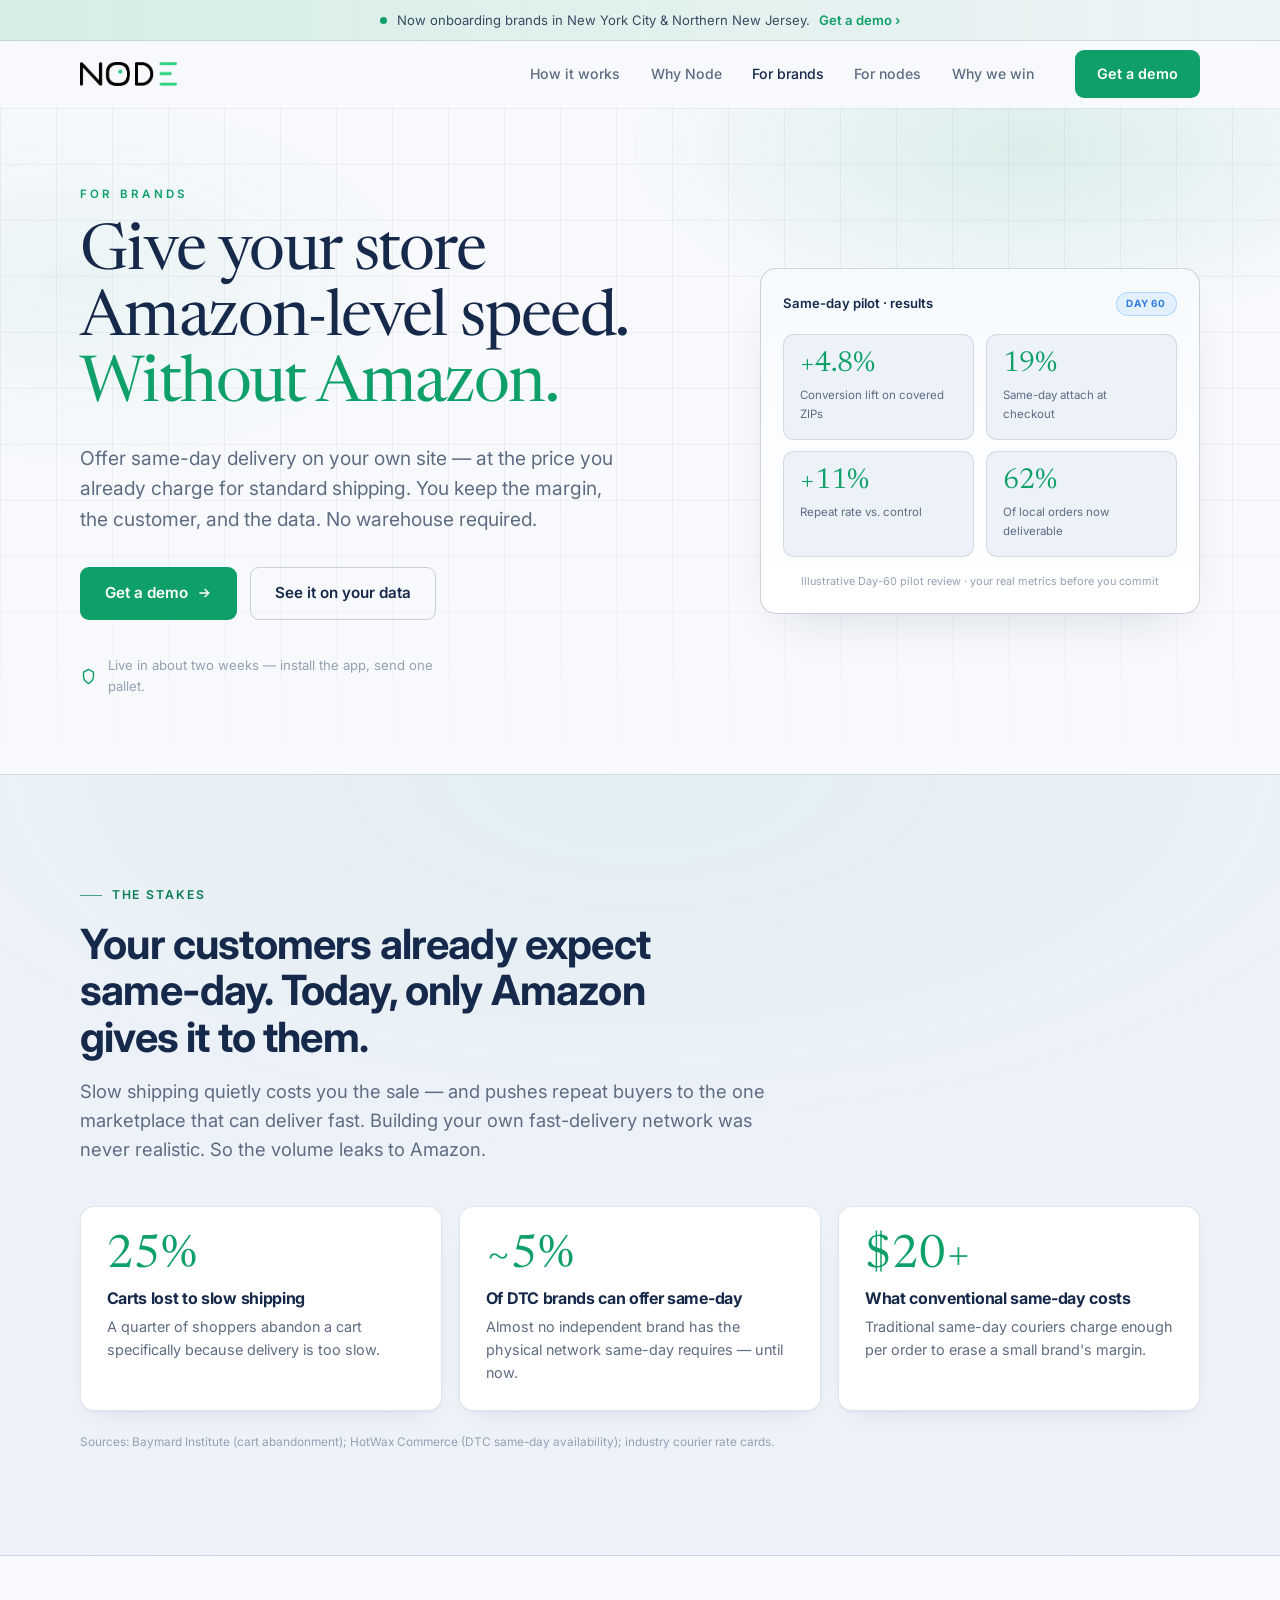
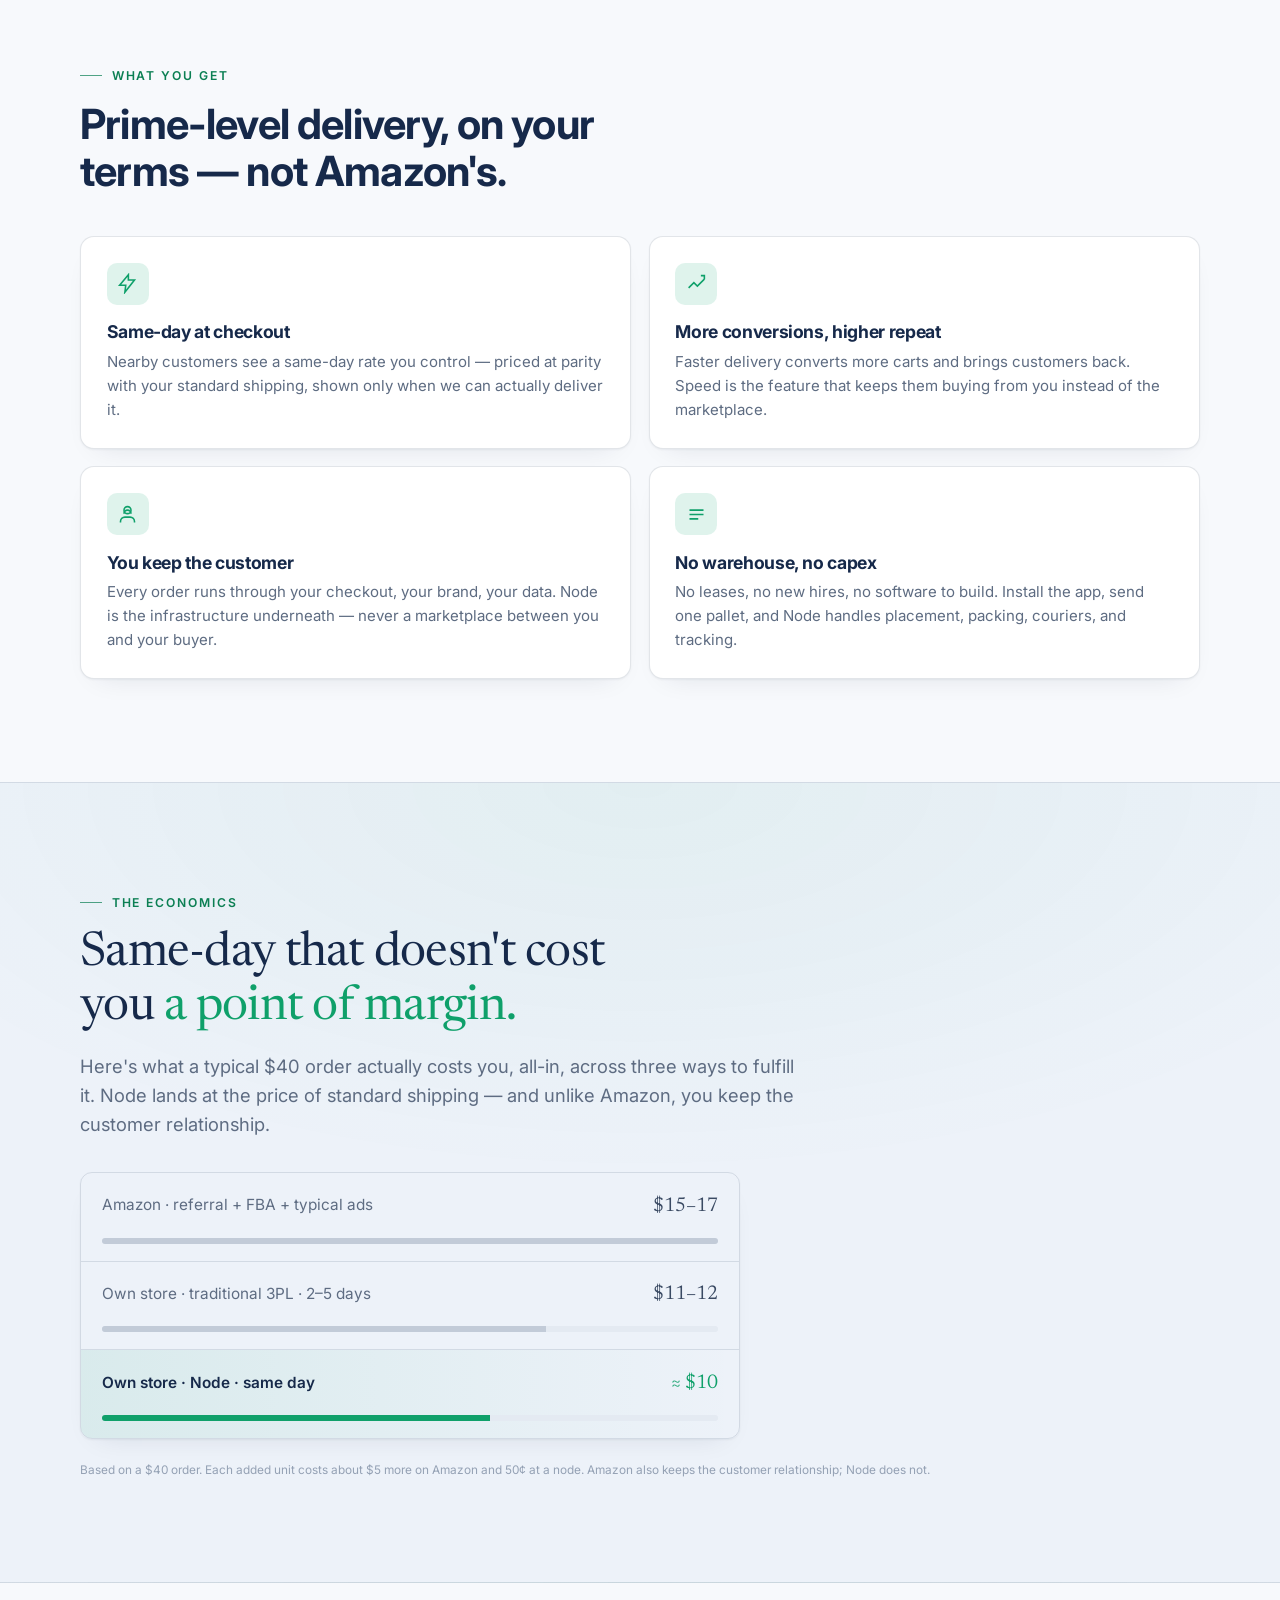
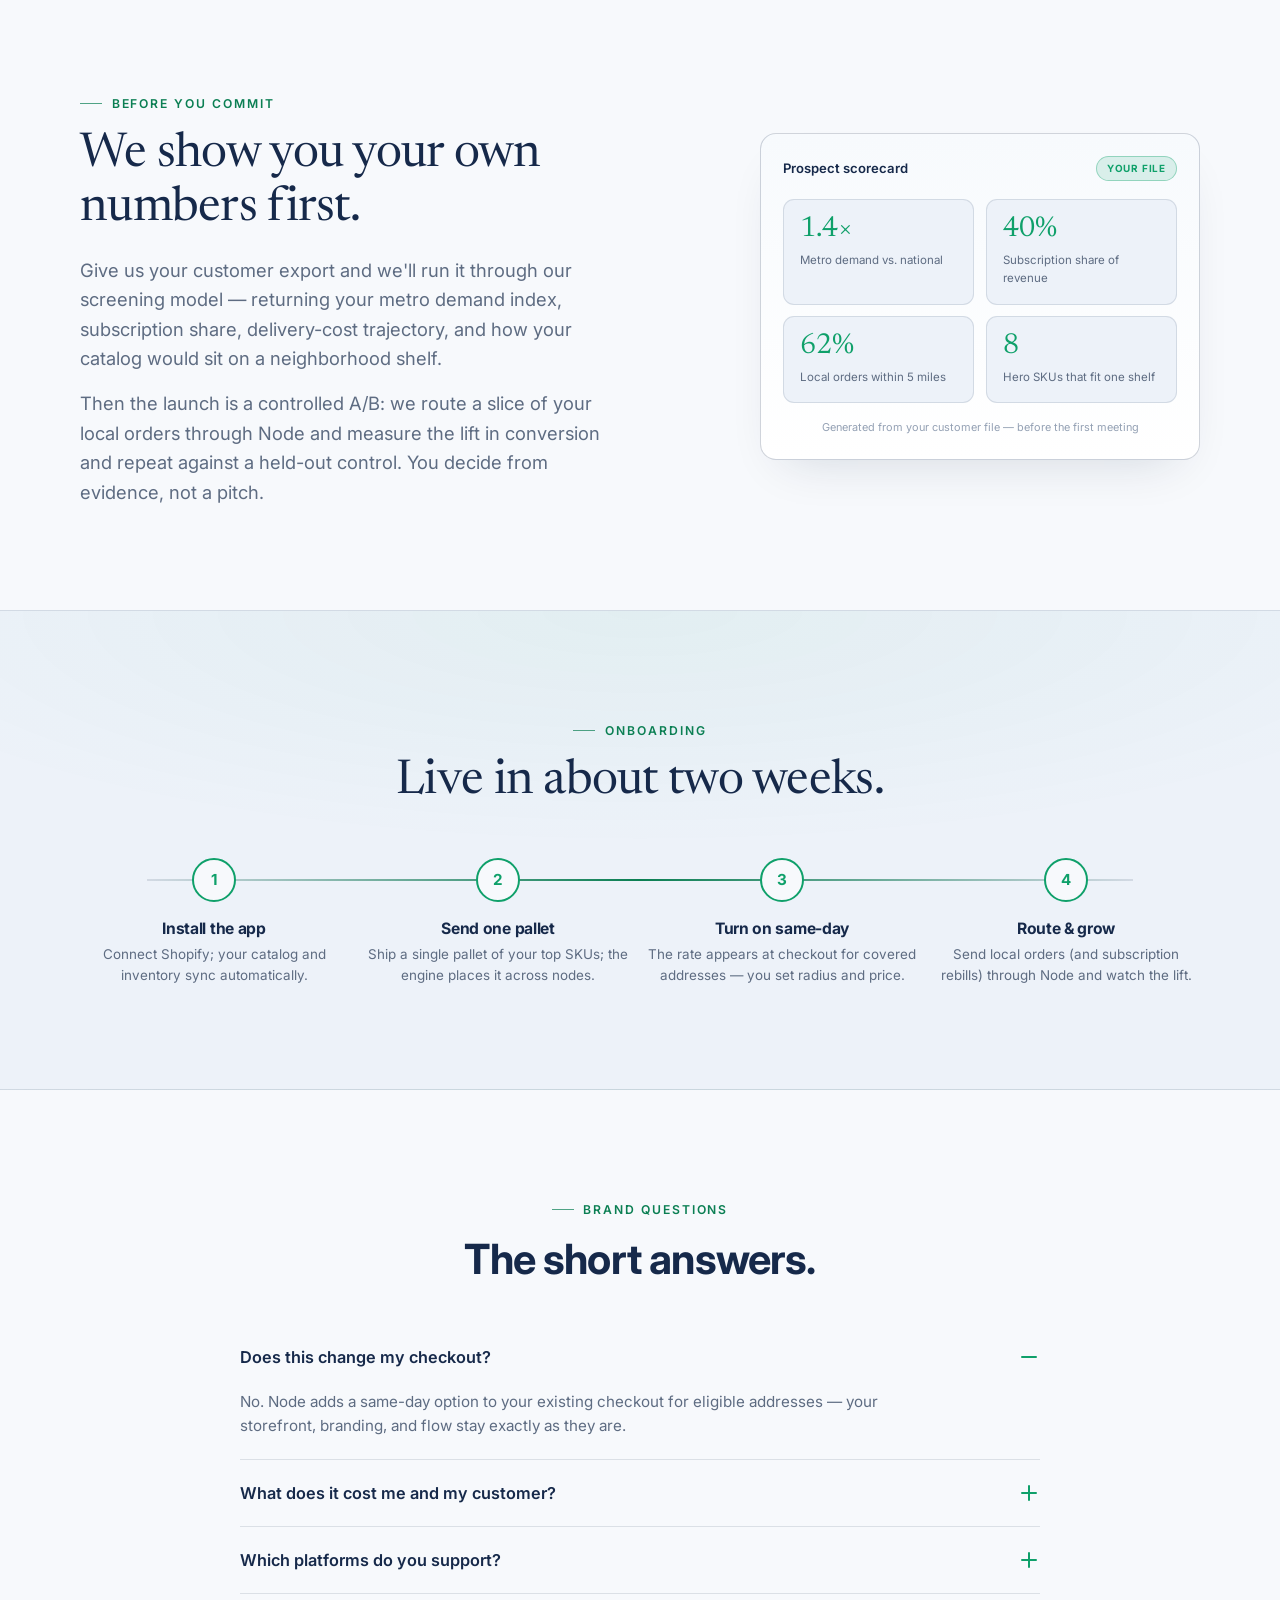
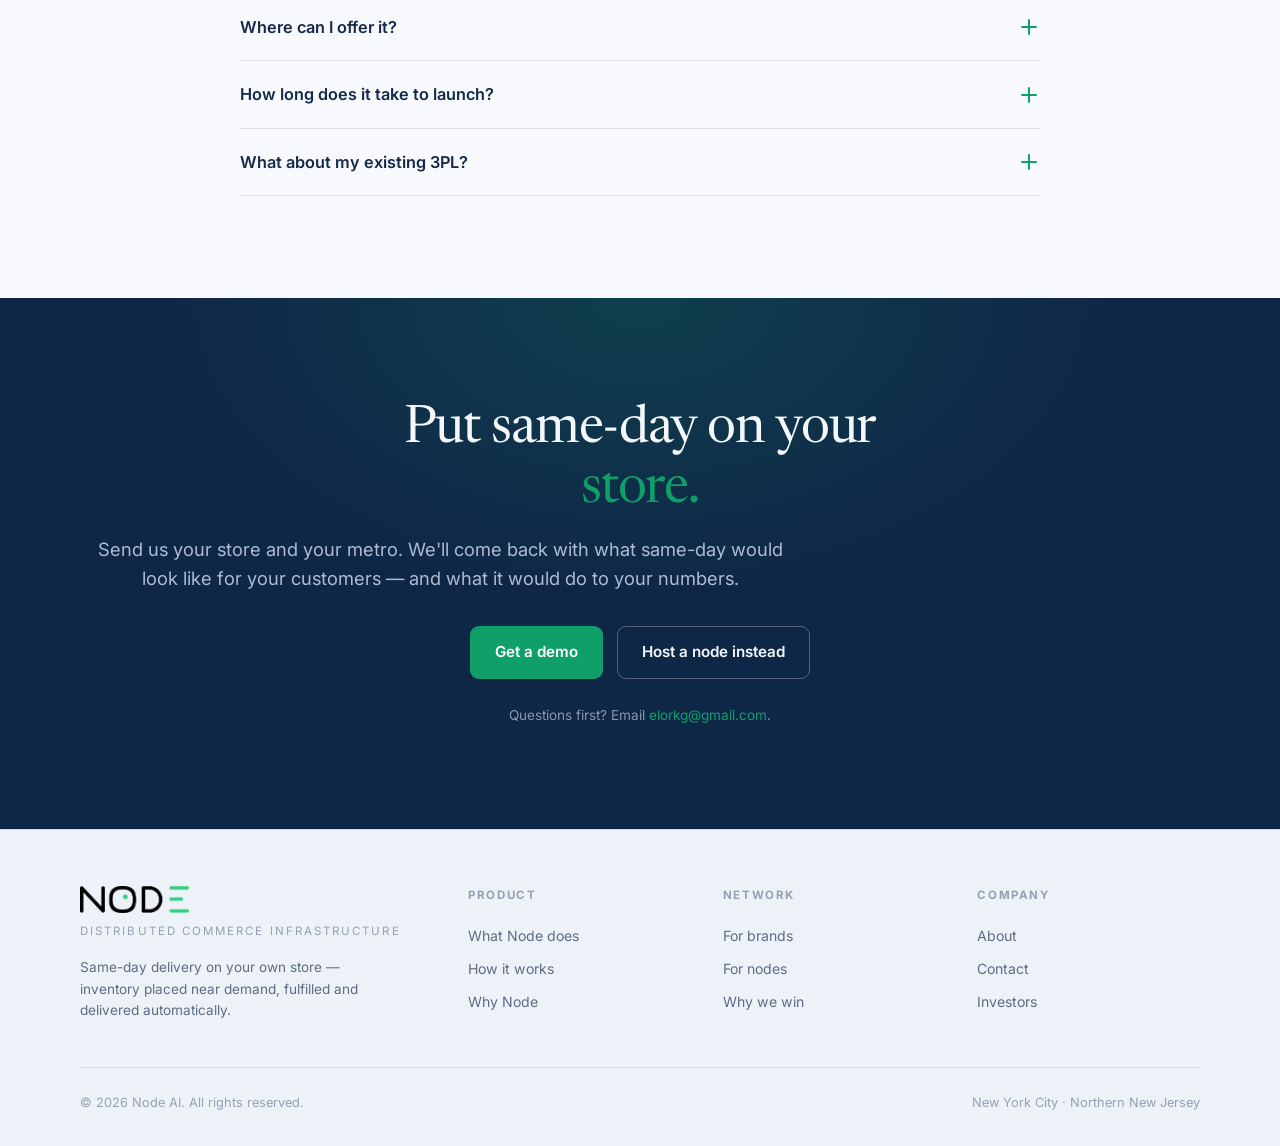
==== brands.html @ 6ec7ea5a "Logo: the NODE wordmark, from the transparent source Replaces the NODE AI wordmark with the supplied" ====
<!DOCTYPE html>
<html lang="en">
<head>
<meta charset="UTF-8" />
<meta name="viewport" content="width=device-width, initial-scale=1.0" />
<title>Node AI for Brands — Amazon-level speed on your own store</title>
<meta name="description" content="Give your store same-day delivery at the price of standard shipping. Higher conversion, no warehouse, and you keep the customer. See it on your own numbers first." />
<meta name="theme-color" content="#F7F9FC" />
<link rel="canonical" href="https://www.joinnode.ai/brands.html" />
<link rel="icon" href="/favicon.ico" sizes="32x32" />
<link rel="icon" href="/favicon.svg" type="image/svg+xml" />
<link rel="apple-touch-icon" href="/apple-touch-icon.png" sizes="180x180" />
<meta property="og:type" content="website" />
<meta property="og:url" content="https://www.joinnode.ai/brands.html" />
<meta property="og:title" content="Node AI for Brands — Amazon-level speed on your own store" />
<meta property="og:description" content="Give your store same-day delivery at the price of standard shipping. Higher conversion, no warehouse, and you keep the customer." />
<meta property="og:image" content="https://www.joinnode.ai/logo.png" />
<meta name="twitter:card" content="summary_large_image" />
<link rel="preconnect" href="https://fonts.googleapis.com" />
<link rel="preconnect" href="https://fonts.gstatic.com" crossorigin />
<link href="https://fonts.googleapis.com/css2?family=Newsreader:ital,opsz,wght@0,6..72,400;0,6..72,500;1,6..72,400&family=Inter:wght@400;500;600;700;800&display=swap" rel="stylesheet" />
<style>
  :root{
    --bg:#F7F9FC; --bg-2:#EDF2F9; --bg-3:#FFFFFF;
    --panel:#FFFFFF; --panel-2:#F7FAFD; --panel-3:#EDF2F9;
    --line:rgba(20,40,74,.12); --line-2:rgba(20,40,74,.20);
    --ink:#16294A; --ink-2:#3A4A63; --muted:#5E6C82; --faint:#94A1B4;
    --accent:#0FA06A; --accent-2:#18B87A; --accent-deep:#0B7F53;
    --accent-soft:rgba(15,160,106,.13);
    --green:#0FA06A; --sky:#4AA8FF; --sky-ink:#2C7BE0; --navy:#0F2747; --radius:14px;
    --serif:'Newsreader',Georgia,serif;
    --sans:'Inter',-apple-system,BlinkMacSystemFont,'Segoe UI',system-ui,sans-serif;
    --maxw:1200px; --pad:clamp(1.15rem,4vw,2.5rem);
  }
  *{box-sizing:border-box;margin:0;padding:0}
  html{scroll-behavior:smooth;-webkit-text-size-adjust:100%}
  body{font-family:var(--sans);background:var(--bg);color:var(--ink-2);line-height:1.6;-webkit-font-smoothing:antialiased;text-rendering:optimizeLegibility;overflow-x:hidden}
  ::selection{background:rgba(15,160,106,.18);color:#083b28}
  a{color:inherit;text-decoration:none}
  .wrap{max-width:var(--maxw);margin:0 auto;padding-inline:var(--pad)}
  section{position:relative;padding-block:clamp(4rem,8vw,7rem)}
  .tint{background:radial-gradient(120% 90% at 50% 0%,rgba(15,160,106,.05),transparent 55%),var(--bg-2);border-block:1px solid var(--line)}
  h1,h2,h3,h4{color:var(--ink);letter-spacing:-.02em;line-height:1.12}
  .serif{font-family:var(--serif);font-weight:400;letter-spacing:-.015em}
  .kicker{font-family:var(--sans);font-weight:600;font-size:.76rem;letter-spacing:.16em;text-transform:uppercase;color:var(--accent);display:inline-flex;align-items:center;gap:.6rem}
  .kicker.grey{color:var(--faint)}
  .kicker::before{content:"";width:22px;height:1px;background:currentColor;opacity:.7}
  .sec-h{font-family:var(--sans);font-weight:700;font-size:clamp(1.7rem,3.4vw,2.6rem)}
  .sec-h.serif{font-family:var(--serif);font-weight:400;font-size:clamp(1.9rem,4vw,3rem)}
  .lede{font-size:clamp(1rem,1.5vw,1.15rem);color:var(--muted);max-width:60ch}
  .hl{color:var(--accent)}
  .center{text-align:center}.center .lede{margin-inline:auto}
  .src{font-size:.74rem;color:var(--faint);margin-top:1.4rem}

  .btn{font-weight:600;font-size:.9rem;padding:.72rem 1.3rem;border-radius:9px;cursor:pointer;border:1px solid transparent;display:inline-flex;align-items:center;gap:.5rem;transition:.18s;white-space:nowrap}
  .btn svg{width:16px;height:16px}
  .btn-primary{background:var(--accent);color:#fff}
  .btn-primary:hover{background:var(--accent-2);transform:translateY(-1px)}
  .btn-ghost{border-color:var(--line-2);color:var(--ink)}
  .btn-ghost:hover{border-color:var(--accent);color:var(--accent)}
  .btn-lg{padding:.85rem 1.5rem;font-size:.95rem}

  .announce{background:linear-gradient(90deg,rgba(15,160,106,.14),rgba(15,160,106,.05));border-bottom:1px solid var(--line);font-size:.82rem;color:var(--ink-2)}
  .announce .wrap{display:flex;align-items:center;justify-content:center;gap:.6rem;height:40px;text-align:center}
  .announce .dot{width:7px;height:7px;border-radius:50%;background:var(--accent);animation:pulse 2.4s infinite}
  .announce a{color:var(--accent);font-weight:600}
  @keyframes pulse{0%{box-shadow:0 0 0 0 rgba(15,160,106,.5)}70%{box-shadow:0 0 0 7px rgba(15,160,106,0)}100%{box-shadow:0 0 0 0 rgba(15,160,106,0)}}

  header.nav{position:sticky;top:0;z-index:60;background:rgba(247,249,252,.82);backdrop-filter:blur(14px);border-bottom:1px solid transparent;transition:.25s}
  header.nav.scrolled{border-bottom-color:var(--line);background:rgba(247,249,252,.92)}
  .nav-in{display:flex;align-items:center;justify-content:space-between;height:66px;gap:1rem}
  .brand{display:flex;align-items:center;gap:.65rem}
  .brand .mark{width:26px;height:26px;flex:none}
  .brand .word{font-weight:700;letter-spacing:.26em;font-size:.9rem;color:var(--ink);padding-left:.1em}
  .navlinks{display:flex;align-items:center;gap:1.9rem;margin-left:auto;margin-right:1.6rem}
  .navlinks a{font-size:.88rem;color:var(--muted);font-weight:500;transition:.18s}
  .navlinks a:hover,.navlinks a.active{color:var(--ink)}
  .navtoggle{display:none;background:none;border:0;color:var(--ink);cursor:pointer;padding:.4rem}
  .navtoggle svg{width:24px;height:24px}
  .mobile-menu{display:none;flex-direction:column;padding:.4rem var(--pad) 1.4rem;border-bottom:1px solid var(--line);background:var(--bg)}
  .mobile-menu a{padding:.85rem 0;color:var(--ink-2);border-bottom:1px solid var(--line)}
  .mobile-menu .btn{margin-top:1rem;justify-content:center}

  .hero{padding-top:clamp(3rem,6vw,5rem);padding-bottom:clamp(3.5rem,6vw,5.5rem);overflow:hidden;position:relative}
  .hero::before{content:"";position:absolute;inset:0;z-index:0;pointer-events:none;
    background:radial-gradient(50% 45% at 80% 6%,rgba(15,160,106,.12),transparent 62%),
      radial-gradient(38% 40% at 6% 26%,rgba(15,160,106,.05),transparent 70%),
      linear-gradient(rgba(20,40,74,.05) 1px,transparent 1px),
      linear-gradient(90deg,rgba(20,40,74,.05) 1px,transparent 1px);
    background-size:auto,auto,56px 56px,56px 56px;
    -webkit-mask-image:linear-gradient(180deg,#000 60%,transparent);mask-image:linear-gradient(180deg,#000 60%,transparent)}
  .hero-grid{position:relative;z-index:1;display:grid;grid-template-columns:1.05fr .95fr;gap:clamp(2rem,5vw,4rem);align-items:center}
  .hero-tag{font-size:.72rem;font-weight:600;letter-spacing:.28em;text-transform:uppercase;color:var(--accent)}
  h1.h1{font-family:var(--serif);font-weight:400;font-size:clamp(2.5rem,5.2vw,4rem);line-height:1.03;letter-spacing:-.025em;margin-top:1.2rem}
  .hero p.sub{font-size:clamp(1.02rem,1.5vw,1.2rem);color:var(--muted);max-width:52ch;margin-top:1.4rem}
  .hero-cta{display:flex;flex-wrap:wrap;gap:.8rem;margin-top:2rem}
  .hero-trust{margin-top:2.2rem;display:flex;align-items:center;gap:.7rem;font-size:.82rem;color:var(--faint);max-width:46ch}
  .hero-trust svg{width:17px;height:17px;color:var(--accent);flex:none}

  /* brand hero: pilot dashboard */
  .dash{border:1px solid var(--line-2);border-radius:16px;background:linear-gradient(180deg,var(--panel-2),var(--panel));box-shadow:0 22px 48px -24px rgba(15,31,60,.16);padding:1.4rem;width:min(440px,100%);margin-left:auto}
  .dash .dh{display:flex;justify-content:space-between;align-items:center;margin-bottom:1.1rem}
  .dash .dh .t{font-size:.82rem;font-weight:600;color:var(--ink)}
  .dash .dh .pill{font-size:.62rem;font-weight:700;letter-spacing:.08em;text-transform:uppercase;color:var(--green);background:rgba(95,185,140,.12);border:1px solid rgba(95,185,140,.3);border-radius:100px;padding:.22rem .6rem}
  .dmetrics{display:grid;grid-template-columns:1fr 1fr;gap:.7rem}
  .dmet{background:var(--bg-2);border:1px solid var(--line);border-radius:11px;padding:1rem}
  .dmet .v{font-family:var(--serif);font-size:1.8rem;color:var(--accent);line-height:1}
  .dmet .l{font-size:.72rem;color:var(--muted);margin-top:.4rem}
  .dash .dcap{font-size:.68rem;color:var(--faint);margin-top:1rem;text-align:center}

  .feat-grid{display:grid;grid-template-columns:repeat(2,1fr);gap:1.1rem;margin-top:2.6rem}
  .feat{background:var(--panel);border:1px solid var(--line);border-radius:var(--radius);padding:1.6rem;transition:.2s}
  .feat:hover{border-color:var(--line-2);transform:translateY(-2px)}
  .feat .ic{width:42px;height:42px;border-radius:10px;background:var(--accent-soft);color:var(--accent);display:grid;place-items:center;margin-bottom:1.1rem}
  .feat .ic svg{width:21px;height:21px}
  .feat h3{font-size:1.1rem;font-weight:700;margin-bottom:.5rem}
  .feat p{font-size:.94rem;color:var(--muted)}

  .steps{display:grid;grid-template-columns:repeat(5,1fr);gap:1rem;margin-top:3rem;position:relative}
  .steps.s4{grid-template-columns:repeat(4,1fr)}
  .steps::before{content:"";position:absolute;top:21px;left:6%;right:6%;height:2px;background:linear-gradient(90deg,var(--line),var(--accent-deep),var(--line))}
  .step{position:relative;text-align:center}
  .step .n{width:44px;height:44px;border-radius:50%;background:var(--bg);border:2px solid var(--accent);color:var(--accent);font-weight:700;display:grid;place-items:center;margin:0 auto 1.1rem;position:relative;z-index:1;font-size:.95rem}
  .step h4{font-size:.98rem;font-weight:700;margin-bottom:.4rem}
  .step p{font-size:.84rem;color:var(--muted)}

  .split{display:grid;grid-template-columns:1fr 1fr;gap:clamp(2rem,5vw,4rem);align-items:center}
  .pcard{background:var(--panel);border:1px solid var(--line);border-radius:var(--radius);padding:1.6rem}
  .proof-grid{display:grid;grid-template-columns:repeat(3,1fr);gap:1.1rem;margin-top:2.6rem}
  .pcard .stat{font-family:var(--serif);font-size:clamp(2rem,3.6vw,2.9rem);color:var(--accent);line-height:1;margin-bottom:.7rem}
  .pcard h4{font-size:1rem;font-weight:700;margin-bottom:.45rem}
  .pcard p{font-size:.9rem;color:var(--muted)}

  /* economics compare */
  .compare{border:1px solid var(--line);border-radius:12px;overflow:hidden;margin-top:2rem;max-width:660px}
  .crow{display:grid;grid-template-columns:1fr auto;gap:1rem;align-items:center;padding:1.05rem 1.3rem;border-bottom:1px solid var(--line)}
  .crow:last-child{border-bottom:0}
  .crow .cl{color:var(--muted);font-size:.96rem}
  .crow .cv{font-family:var(--serif);font-size:1.25rem;color:var(--ink-2)}
  .crow .cbar{grid-column:1/-1;height:6px;border-radius:4px;background:#E4EAF2;overflow:hidden}
  .crow .cbar span{display:block;height:100%;background:#C2CBD8}
  .crow.win{background:linear-gradient(90deg,rgba(15,160,106,.09),transparent)}
  .crow.win .cl{color:var(--ink);font-weight:600}.crow.win .cv{color:var(--accent)}.crow.win .cbar span{background:var(--accent)}

  .faq{max-width:800px;margin:2.6rem auto 0}
  details{border-bottom:1px solid var(--line)}
  details summary{list-style:none;cursor:pointer;padding:1.25rem 0;display:flex;justify-content:space-between;align-items:center;gap:1rem;font-weight:600;font-size:1.02rem;color:var(--ink)}
  details summary::-webkit-details-marker{display:none}
  details summary .ico{width:22px;height:22px;flex:none;position:relative;transition:.25s}
  details summary .ico::before,details summary .ico::after{content:"";position:absolute;background:var(--accent);border-radius:2px}
  details summary .ico::before{top:10px;left:3px;right:3px;height:2px}
  details summary .ico::after{left:10px;top:3px;bottom:3px;width:2px;transition:.25s}
  details[open] summary .ico::after{transform:rotate(90deg);opacity:0}
  details .a{padding:0 0 1.3rem;color:var(--muted);font-size:.95rem;max-width:68ch}

  .cta{position:relative;text-align:center;overflow:hidden}
  .cta::before{content:"";position:absolute;inset:0;background:radial-gradient(60% 90% at 50% 0%,rgba(15,160,106,.12),transparent 62%)}
  .cta .wrap{position:relative}
  .cta h2{font-family:var(--serif);font-weight:400;font-size:clamp(2rem,4.5vw,3.3rem);max-width:18ch;margin:0 auto 1rem}
  .cta .btns{display:flex;gap:.9rem;justify-content:center;flex-wrap:wrap;margin-top:2rem}
  .cta .sub2{margin-top:1.6rem;font-size:.85rem;color:var(--faint)}
  .cta .sub2 a{color:var(--accent)}

  footer.foot{border-top:1px solid var(--line);background:var(--bg-2);padding-block:3.5rem 2rem}
  .foot-grid{display:grid;grid-template-columns:1.6fr 1fr 1fr 1fr;gap:2rem}
  .foot .word{font-weight:700;letter-spacing:.24em;font-size:.92rem;color:var(--ink)}
  .foot .tag{font-size:.72rem;letter-spacing:.18em;text-transform:uppercase;color:var(--faint);margin-top:.6rem}
  .foot .desc{font-size:.85rem;color:var(--muted);margin-top:1rem;max-width:34ch}
  .foot .col h5{font-size:.72rem;letter-spacing:.14em;text-transform:uppercase;color:var(--faint);margin-bottom:1rem}
  .foot .col a{display:block;font-size:.88rem;color:var(--muted);padding:.32rem 0;transition:.15s}
  .foot .col a:hover{color:var(--accent)}
  .foot-btm{display:flex;justify-content:space-between;align-items:center;flex-wrap:wrap;gap:1rem;margin-top:2.8rem;padding-top:1.6rem;border-top:1px solid var(--line);font-size:.8rem;color:var(--faint)}

  .reveal{opacity:0;transform:translateY(20px);transition:opacity .7s ease,transform .7s cubic-bezier(.2,.7,.2,1)}
  .reveal.in{opacity:1;transform:none}
  @media (prefers-reduced-motion:reduce){.reveal{opacity:1;transform:none;transition:none}*{animation:none!important}html{scroll-behavior:auto}}

  @media (max-width:960px){
    .navlinks{display:none}.navtoggle{display:block}.nav-cta{display:none}
    .hero-grid{grid-template-columns:1fr}.dash{margin:1rem 0 0}
    .feat-grid,.split,.proof-grid,.foot-grid{grid-template-columns:1fr}
    .steps,.steps.s4{grid-template-columns:repeat(2,1fr);gap:2rem 1rem}
    .steps::before{display:none}
    .proof-grid{grid-template-columns:1fr 1fr}.foot-grid{grid-template-columns:1fr 1fr}
  }
  @media (max-width:560px){.feat-grid,.steps,.steps.s4,.proof-grid,.foot-grid{grid-template-columns:1fr}.dmetrics{grid-template-columns:1fr 1fr}}
  /* light-theme card depth */
  .feat,.pcard,.diagram,.audcard,.vcard,.compare{box-shadow:0 1px 2px rgba(15,31,60,.05),0 12px 28px -18px rgba(15,31,60,.14)}
  /* ===== palette roles: navy anchor · emerald brand · sky spark ===== */
  .kicker{color:var(--accent-deep)}
  .map-card .mtop .live{color:var(--sky-ink)}
  .map-card .mtop .live i{background:var(--sky)}
  .earn-bars i.on{background:var(--sky)}
  .dash .dh .pill{color:var(--sky-ink);background:rgba(74,168,255,.12);border-color:rgba(74,168,255,.34)}
  .cta{background:var(--navy)}
  .cta::before{background:radial-gradient(60% 90% at 50% 0%,rgba(15,160,106,.20),transparent 62%)}
  .cta h2{color:#F4F8FC}
  .cta .lede{color:#AEBCD2}
  .cta .sub2,.cta .invest{color:#8797AF}
  .cta .btn-ghost{border-color:rgba(255,255,255,.28);color:#F4F8FC}
  .cta .btn-ghost:hover{border-color:var(--accent-2);color:var(--accent-2)}
  /* ===== brand logo (inline PNG) ===== */
  .logo-img{background:url([data-uri]) no-repeat left center;background-size:contain;height:24px;width:97px}
  .foot .logo-img{height:27px;width:109px;margin-bottom:.55rem}
</style>
</head>
<body id="top">

<div class="announce">
  <div class="wrap">
    <span class="dot"></span>
    <span>Now onboarding brands in New York City &amp; Northern New Jersey.</span>
    <a href="#contact">Get a demo &rsaquo;</a>
  </div>
</div>

<header class="nav" id="nav">
  <div class="wrap nav-in">
    <a href="index.html" class="brand" aria-label="Node AI home"><span class="logo-img" role="img" aria-label="Node AI"></span></a>
    <nav class="navlinks">
      <a href="index.html#how">How it works</a>
      <a href="index.html#why">Why Node</a>
      <a href="brands.html" class="active">For brands</a>
      <a href="nodes.html">For nodes</a>
      <a href="index.html#proof">Why we win</a>
    </nav>
    <a href="#contact" class="btn btn-primary nav-cta">Get a demo</a>
    <button class="navtoggle" id="navtoggle" aria-label="Menu"><svg viewBox="0 0 24 24" fill="none" stroke="currentColor" stroke-width="2"><path d="M4 7h16M4 12h16M4 17h16"/></svg></button>
  </div>
  <div class="mobile-menu" id="mobilemenu">
    <a href="index.html#how">How it works</a>
    <a href="index.html#why">Why Node</a>
    <a href="brands.html">For brands</a>
    <a href="nodes.html">For nodes</a>
    <a href="index.html#proof">Why we win</a>
    <a href="#contact" class="btn btn-primary">Get a demo</a>
  </div>
</header>

<!-- HERO -->
<section class="hero">
  <div class="wrap hero-grid">
    <div>
      <div class="hero-tag">For Brands</div>
      <h1 class="h1">Give your store Amazon-level speed. <span class="hl">Without Amazon.</span></h1>
      <p class="sub">Offer same-day delivery on your own site — at the price you already charge for standard shipping. You keep the margin, the customer, and the data. No warehouse required.</p>
      <div class="hero-cta">
        <a href="#contact" class="btn btn-primary btn-lg">Get a demo
          <svg viewBox="0 0 24 24" fill="none" stroke="currentColor" stroke-width="2.2"><path d="M5 12h14M13 6l6 6-6 6"/></svg>
        </a>
        <a href="#pilot" class="btn btn-ghost btn-lg">See it on your data</a>
      </div>
      <div class="hero-trust">
        <svg viewBox="0 0 24 24" fill="none" stroke="currentColor" stroke-width="2"><path d="M12 2l7 4v6c0 5-3.5 8-7 10-3.5-2-7-5-7-10V6l7-4z"/></svg>
        <span>Live in about two weeks — install the app, send one pallet.</span>
      </div>
    </div>
    <div class="dash reveal">
      <div class="dh"><span class="t">Same-day pilot · results</span><span class="pill">Day 60</span></div>
      <div class="dmetrics">
        <div class="dmet"><div class="v">+4.8%</div><div class="l">Conversion lift on covered ZIPs</div></div>
        <div class="dmet"><div class="v">19%</div><div class="l">Same-day attach at checkout</div></div>
        <div class="dmet"><div class="v">+11%</div><div class="l">Repeat rate vs. control</div></div>
        <div class="dmet"><div class="v">62%</div><div class="l">Of local orders now deliverable</div></div>
      </div>
      <div class="dcap">Illustrative Day-60 pilot review · your real metrics before you commit</div>
    </div>
  </div>
</section>

<!-- THE STAKES -->
<section class="tint">
  <div class="wrap">
    <div class="reveal">
      <div class="kicker">The stakes</div>
      <h2 class="sec-h" style="margin-top:1rem;max-width:24ch">Your customers already expect same-day. Today, only Amazon gives it to them.</h2>
      <p class="lede" style="margin-top:1rem">Slow shipping quietly costs you the sale — and pushes repeat buyers to the one marketplace that can deliver fast. Building your own fast-delivery network was never realistic. So the volume leaks to Amazon.</p>
    </div>
    <div class="proof-grid reveal">
      <div class="pcard"><div class="stat">25%</div><h4>Carts lost to slow shipping</h4><p>A quarter of shoppers abandon a cart specifically because delivery is too slow.</p></div>
      <div class="pcard"><div class="stat">~5%</div><h4>Of DTC brands can offer same-day</h4><p>Almost no independent brand has the physical network same-day requires — until now.</p></div>
      <div class="pcard"><div class="stat">$20+</div><h4>What conventional same-day costs</h4><p>Traditional same-day couriers charge enough per order to erase a small brand's margin.</p></div>
    </div>
    <p class="src reveal">Sources: Baymard Institute (cart abandonment); HotWax Commerce (DTC same-day availability); industry courier rate cards.</p>
  </div>
</section>

<!-- WHAT YOU GET -->
<section>
  <div class="wrap">
    <div class="reveal">
      <div class="kicker">What you get</div>
      <h2 class="sec-h" style="margin-top:1rem;max-width:22ch">Prime-level delivery, on your terms — not Amazon's.</h2>
    </div>
    <div class="feat-grid reveal">
      <div class="feat">
        <div class="ic"><svg viewBox="0 0 24 24" fill="none" stroke="currentColor" stroke-width="1.8"><path d="M13 2L3 14h7l-1 8 11-14h-7l0-6z"/></svg></div>
        <h3>Same-day at checkout</h3>
        <p>Nearby customers see a same-day rate you control — priced at parity with your standard shipping, shown only when we can actually deliver it.</p>
      </div>
      <div class="feat">
        <div class="ic"><svg viewBox="0 0 24 24" fill="none" stroke="currentColor" stroke-width="1.8"><path d="M3 17l6-6 4 4 8-8M17 3h4v4"/></svg></div>
        <h3>More conversions, higher repeat</h3>
        <p>Faster delivery converts more carts and brings customers back. Speed is the feature that keeps them buying from you instead of the marketplace.</p>
      </div>
      <div class="feat">
        <div class="ic"><svg viewBox="0 0 24 24" fill="none" stroke="currentColor" stroke-width="1.8"><path d="M16 11a4 4 0 10-8 0M4 21v-1a5 5 0 015-5h6a5 5 0 015 5v1"/><circle cx="12" cy="7" r="4"/></svg></div>
        <h3>You keep the customer</h3>
        <p>Every order runs through your checkout, your brand, your data. Node is the infrastructure underneath — never a marketplace between you and your buyer.</p>
      </div>
      <div class="feat">
        <div class="ic"><svg viewBox="0 0 24 24" fill="none" stroke="currentColor" stroke-width="1.8"><path d="M4 7h16M4 12h16M4 17h10"/></svg></div>
        <h3>No warehouse, no capex</h3>
        <p>No leases, no new hires, no software to build. Install the app, send one pallet, and Node handles placement, packing, couriers, and tracking.</p>
      </div>
    </div>
  </div>
</section>

<!-- ECONOMICS -->
<section class="tint">
  <div class="wrap">
    <div class="reveal">
      <div class="kicker">The economics</div>
      <h2 class="sec-h serif" style="margin-top:1rem;max-width:20ch">Same-day that doesn't cost you <span class="hl">a point of margin.</span></h2>
      <p class="lede" style="margin-top:1rem">Here's what a typical $40 order actually costs you, all-in, across three ways to fulfill it. Node lands at the price of standard shipping — and unlike Amazon, you keep the customer relationship.</p>
      <div class="compare reveal">
        <div class="crow"><span class="cl">Amazon · referral + FBA + typical ads</span><span class="cv">$15–17</span><div class="cbar"><span style="width:100%"></span></div></div>
        <div class="crow"><span class="cl">Own store · traditional 3PL · 2–5 days</span><span class="cv">$11–12</span><div class="cbar"><span style="width:72%"></span></div></div>
        <div class="crow win"><span class="cl">Own store · Node · same day</span><span class="cv">≈ $10</span><div class="cbar"><span style="width:63%"></span></div></div>
      </div>
      <p class="src reveal">Based on a $40 order. Each added unit costs about $5 more on Amazon and 50¢ at a node. Amazon also keeps the customer relationship; Node does not.</p>
    </div>
  </div>
</section>

<!-- SEE IT ON YOUR DATA -->
<section id="pilot">
  <div class="wrap">
    <div class="split">
      <div class="reveal">
        <div class="kicker">Before you commit</div>
        <h2 class="sec-h serif" style="margin-top:1rem;max-width:18ch">We show you your own numbers first.</h2>
        <p class="lede" style="margin-top:1.2rem">Give us your customer export and we'll run it through our screening model — returning your metro demand index, subscription share, delivery-cost trajectory, and how your catalog would sit on a neighborhood shelf.</p>
        <p class="lede" style="margin-top:1rem">Then the launch is a controlled A/B: we route a slice of your local orders through Node and measure the lift in conversion and repeat against a held-out control. You decide from evidence, not a pitch.</p>
      </div>
      <div class="dash reveal">
        <div class="dh"><span class="t">Prospect scorecard</span><span class="pill" style="color:var(--accent);background:var(--accent-soft);border-color:rgba(15,160,106,.35)">Your file</span></div>
        <div class="dmetrics">
          <div class="dmet"><div class="v">1.4×</div><div class="l">Metro demand vs. national</div></div>
          <div class="dmet"><div class="v">40%</div><div class="l">Subscription share of revenue</div></div>
          <div class="dmet"><div class="v">62%</div><div class="l">Local orders within 5 miles</div></div>
          <div class="dmet"><div class="v">8</div><div class="l">Hero SKUs that fit one shelf</div></div>
        </div>
        <div class="dcap">Generated from your customer file — before the first meeting</div>
      </div>
    </div>
  </div>
</section>

<!-- HOW YOU GO LIVE -->
<section class="tint">
  <div class="wrap">
    <div class="reveal center">
      <div class="kicker" style="justify-content:center">Onboarding</div>
      <h2 class="sec-h serif" style="margin-top:1rem">Live in about two weeks.</h2>
    </div>
    <div class="steps s4 reveal">
      <div class="step"><div class="n">1</div><h4>Install the app</h4><p>Connect Shopify; your catalog and inventory sync automatically.</p></div>
      <div class="step"><div class="n">2</div><h4>Send one pallet</h4><p>Ship a single pallet of your top SKUs; the engine places it across nodes.</p></div>
      <div class="step"><div class="n">3</div><h4>Turn on same-day</h4><p>The rate appears at checkout for covered addresses — you set radius and price.</p></div>
      <div class="step"><div class="n">4</div><h4>Route &amp; grow</h4><p>Send local orders (and subscription rebills) through Node and watch the lift.</p></div>
    </div>
  </div>
</section>

<!-- FAQ -->
<section>
  <div class="wrap">
    <div class="reveal center"><div class="kicker" style="justify-content:center">Brand questions</div><h2 class="sec-h" style="margin-top:1rem">The short answers.</h2></div>
    <div class="faq reveal">
      <details open><summary>Does this change my checkout?<span class="ico"></span></summary><div class="a">No. Node adds a same-day option to your existing checkout for eligible addresses — your storefront, branding, and flow stay exactly as they are.</div></details>
      <details><summary>What does it cost me and my customer?<span class="ico"></span></summary><div class="a">Your customer pays the same rate as your standard shipping — Node prices same-day at parity, so there's no premium. You set the rate, radius, and cutoff, and the unit is priced to keep your margin intact.</div></details>
      <details><summary>Which platforms do you support?<span class="ico"></span></summary><div class="a">Shopify today, with a native app and carrier-calculated rates at checkout. Support for other carts follows — the model is cart-agnostic by design.</div></details>
      <details><summary>Where can I offer it?<span class="ico"></span></summary><div class="a">We're live in New York City and Northern New Jersey and expanding by measured demand. You can install now and turn same-day on the moment your customers' area is covered — checkout is never affected for addresses we can't serve.</div></details>
      <details><summary>How long does it take to launch?<span class="ico"></span></summary><div class="a">About two weeks from install to your first same-day order — most of which is us placing your inventory. There's no integration to build.</div></details>
      <details><summary>What about my existing 3PL?<span class="ico"></span></summary><div class="a">Node works alongside it. Your 3PL keeps the bulk of your inventory; Node requests small "micro-replenishments" to neighborhood nodes for the local, same-day slice.</div></details>
    </div>
  </div>
</section>

<!-- CTA -->
<section class="cta" id="contact">
  <div class="wrap">
    <div class="reveal">
      <h2>Put same-day on your <span class="hl">store.</span></h2>
      <p class="lede center">Send us your store and your metro. We'll come back with what same-day would look like for your customers — and what it would do to your numbers.</p>
      <div class="btns">
        <a href="mailto:elorkg@gmail.com?subject=Node%20AI%20—%20Brand%20demo" class="btn btn-primary btn-lg">Get a demo</a>
        <a href="nodes.html" class="btn btn-ghost btn-lg">Host a node instead</a>
      </div>
      <p class="sub2">Questions first? Email <a href="mailto:elorkg@gmail.com">elorkg@gmail.com</a>.</p>
    </div>
  </div>
</section>

<footer class="foot">
  <div class="wrap">
    <div class="foot-grid">
      <div>
        <div class="logo-img foot" role="img" aria-label="Node AI"></div>
        <div class="tag">Distributed Commerce Infrastructure</div>
        <p class="desc">Same-day delivery on your own store — inventory placed near demand, fulfilled and delivered automatically.</p>
      </div>
      <div class="col"><h5>Product</h5><a href="index.html#platform">What Node does</a><a href="index.html#how">How it works</a><a href="index.html#why">Why Node</a></div>
      <div class="col"><h5>Network</h5><a href="brands.html">For brands</a><a href="nodes.html">For nodes</a><a href="index.html#proof">Why we win</a></div>
      <div class="col"><h5>Company</h5><a href="index.html#proof">About</a><a href="#contact">Contact</a><a href="mailto:elorkg@gmail.com?subject=Node%20AI%20—%20Investor">Investors</a></div>
    </div>
    <div class="foot-btm"><span>© 2026 Node AI. All rights reserved.</span><span>New York City · Northern New Jersey</span></div>
  </div>
</footer>

<script>
  const nav=document.getElementById('nav');
  const onScroll=()=>nav.classList.toggle('scrolled',window.scrollY>10);
  onScroll();addEventListener('scroll',onScroll,{passive:true});
  const tgl=document.getElementById('navtoggle'),menu=document.getElementById('mobilemenu');
  tgl.addEventListener('click',()=>menu.style.display=menu.style.display==='flex'?'none':'flex');
  menu.querySelectorAll('a').forEach(a=>a.addEventListener('click',()=>menu.style.display='none'));
  const io=new IntersectionObserver((es)=>{es.forEach(e=>{if(e.isIntersecting){e.target.classList.add('in');io.unobserve(e.target);}})},{threshold:.14,rootMargin:'0px 0px -6% 0px'});
  document.querySelectorAll('.reveal').forEach(el=>io.observe(el));
</script>
</body>
</html>
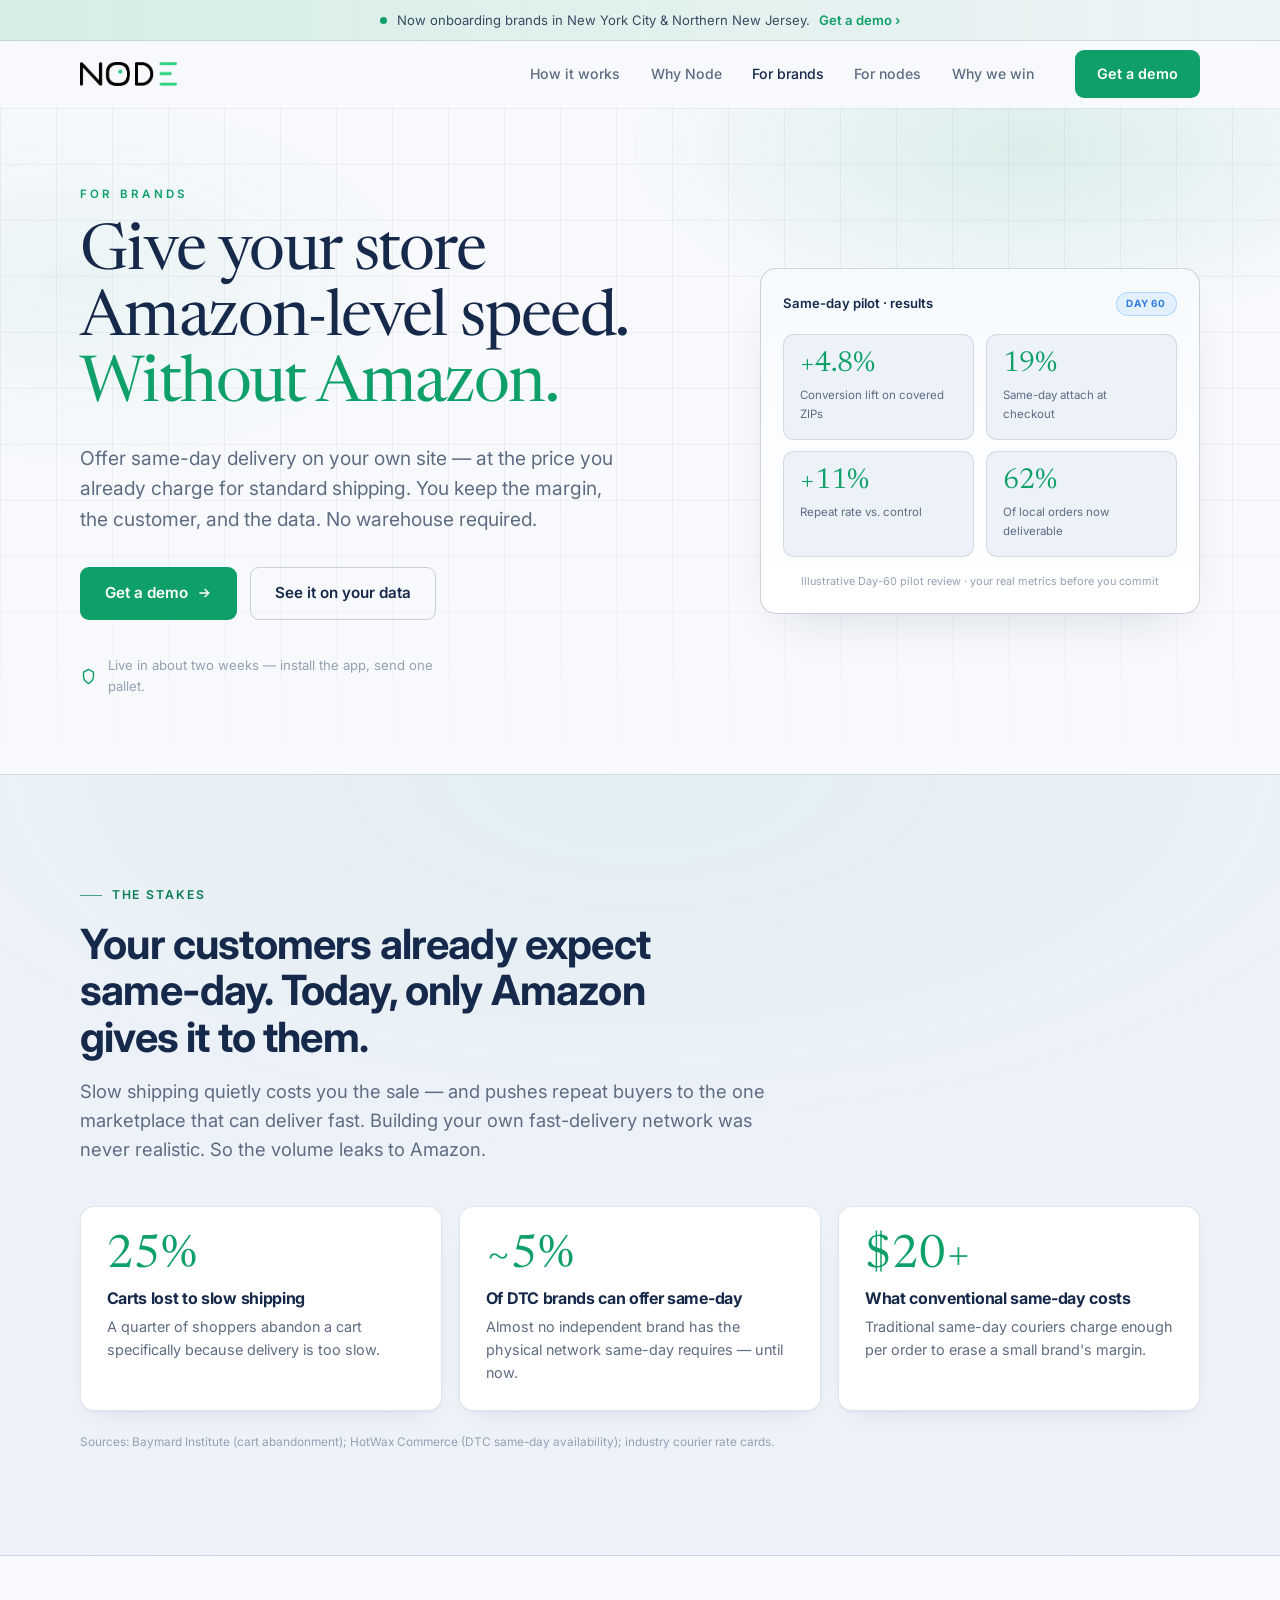
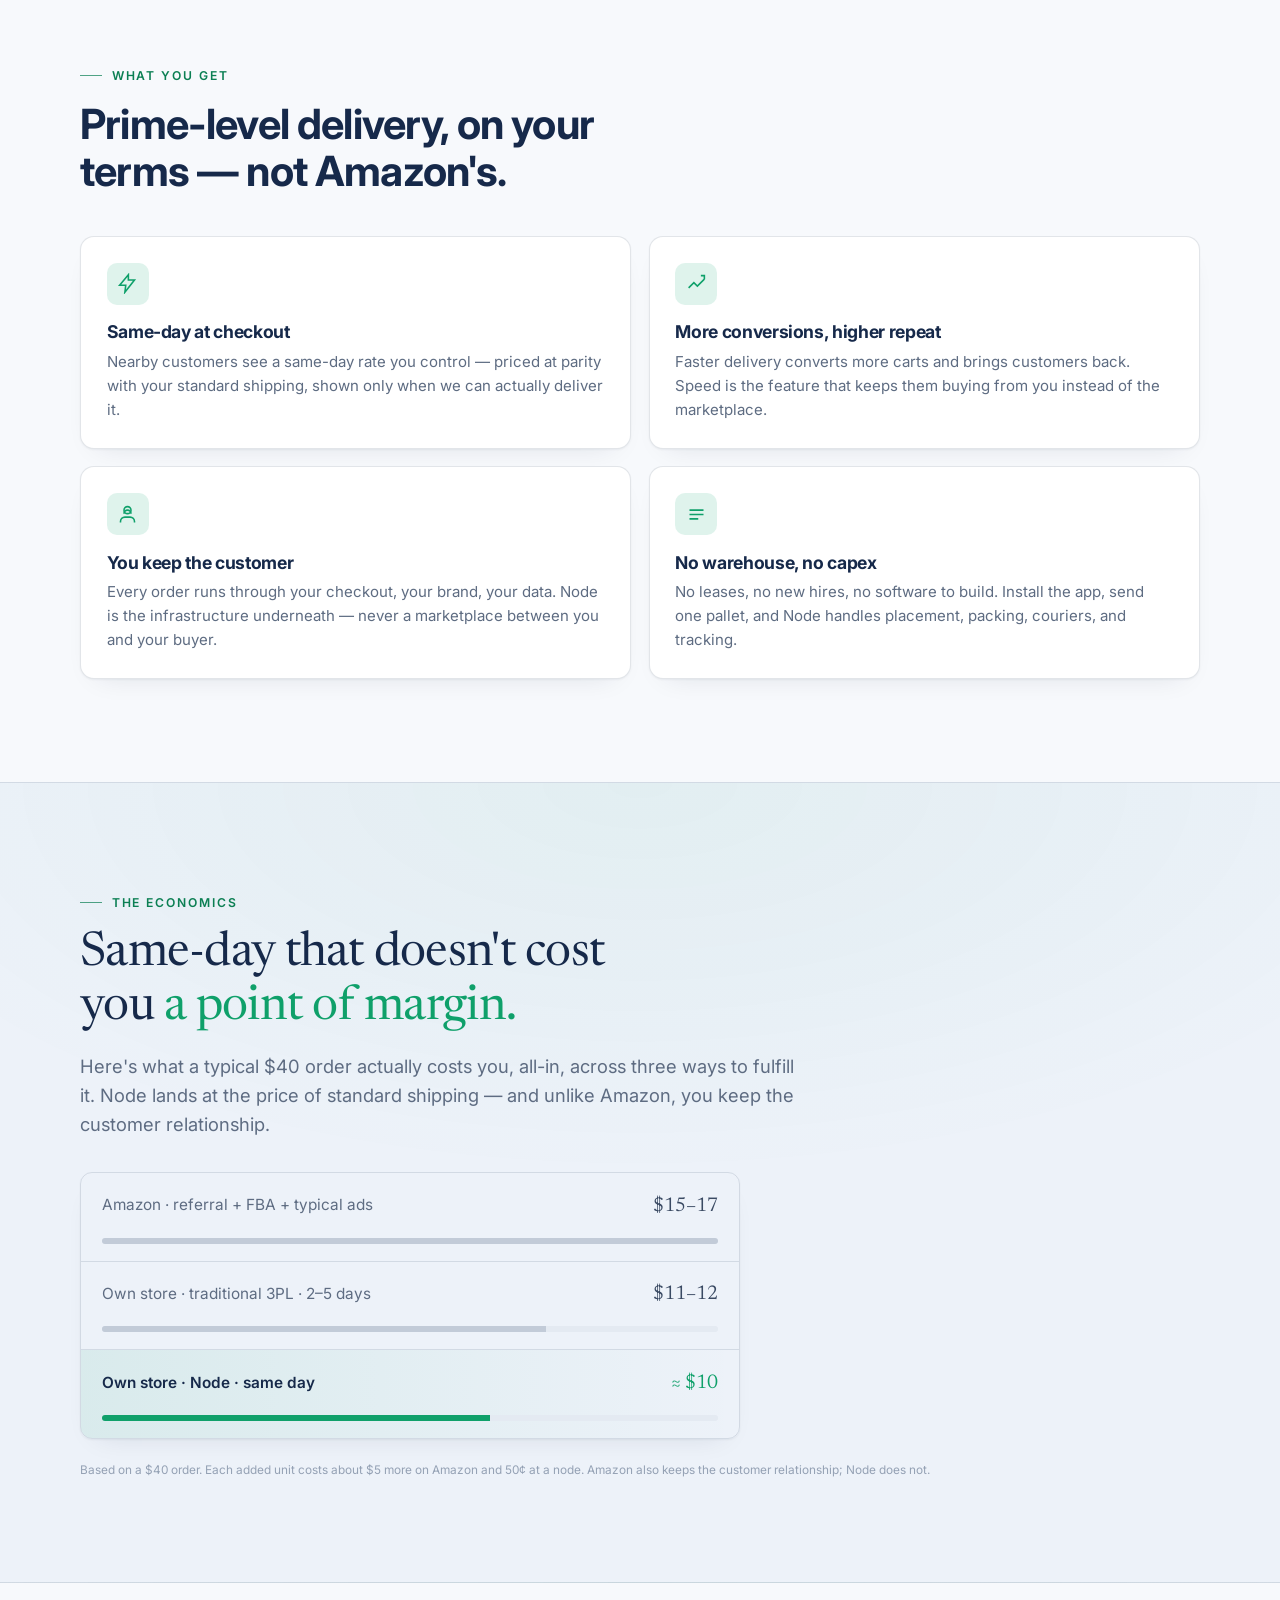
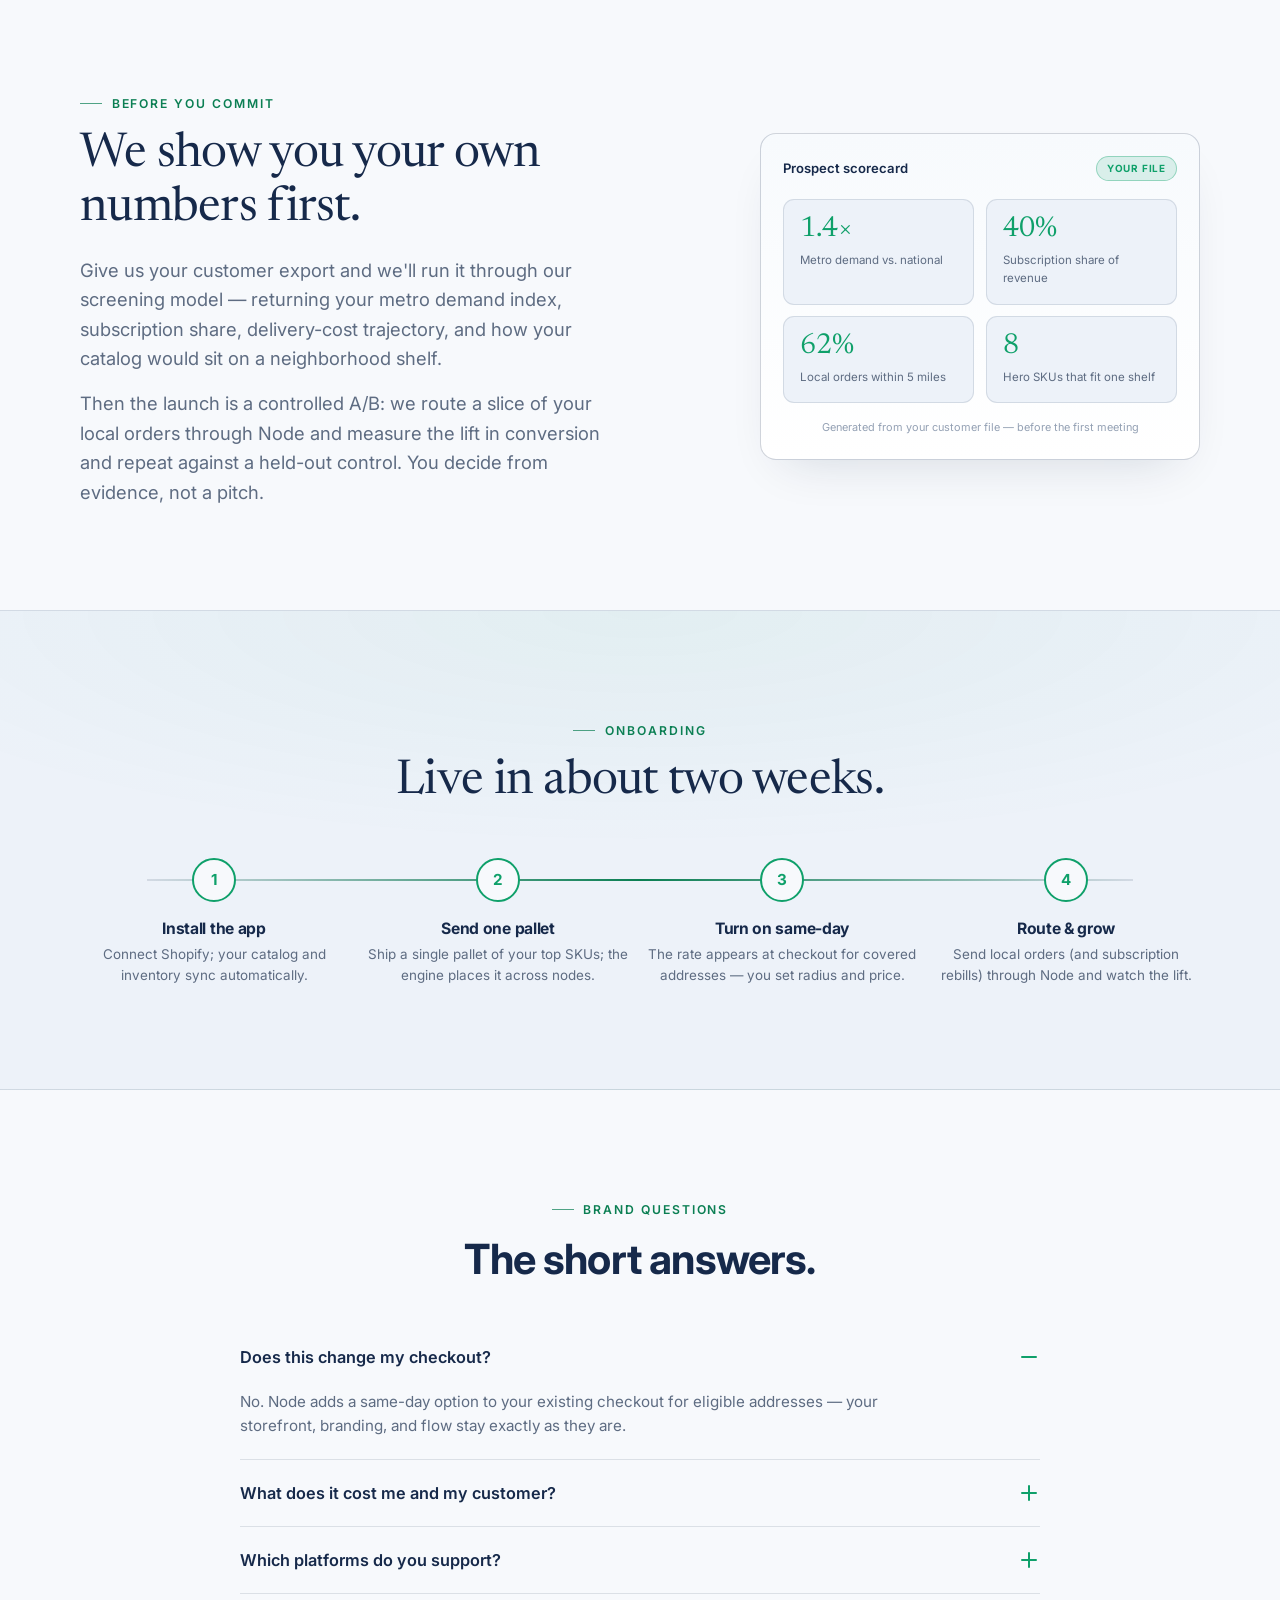
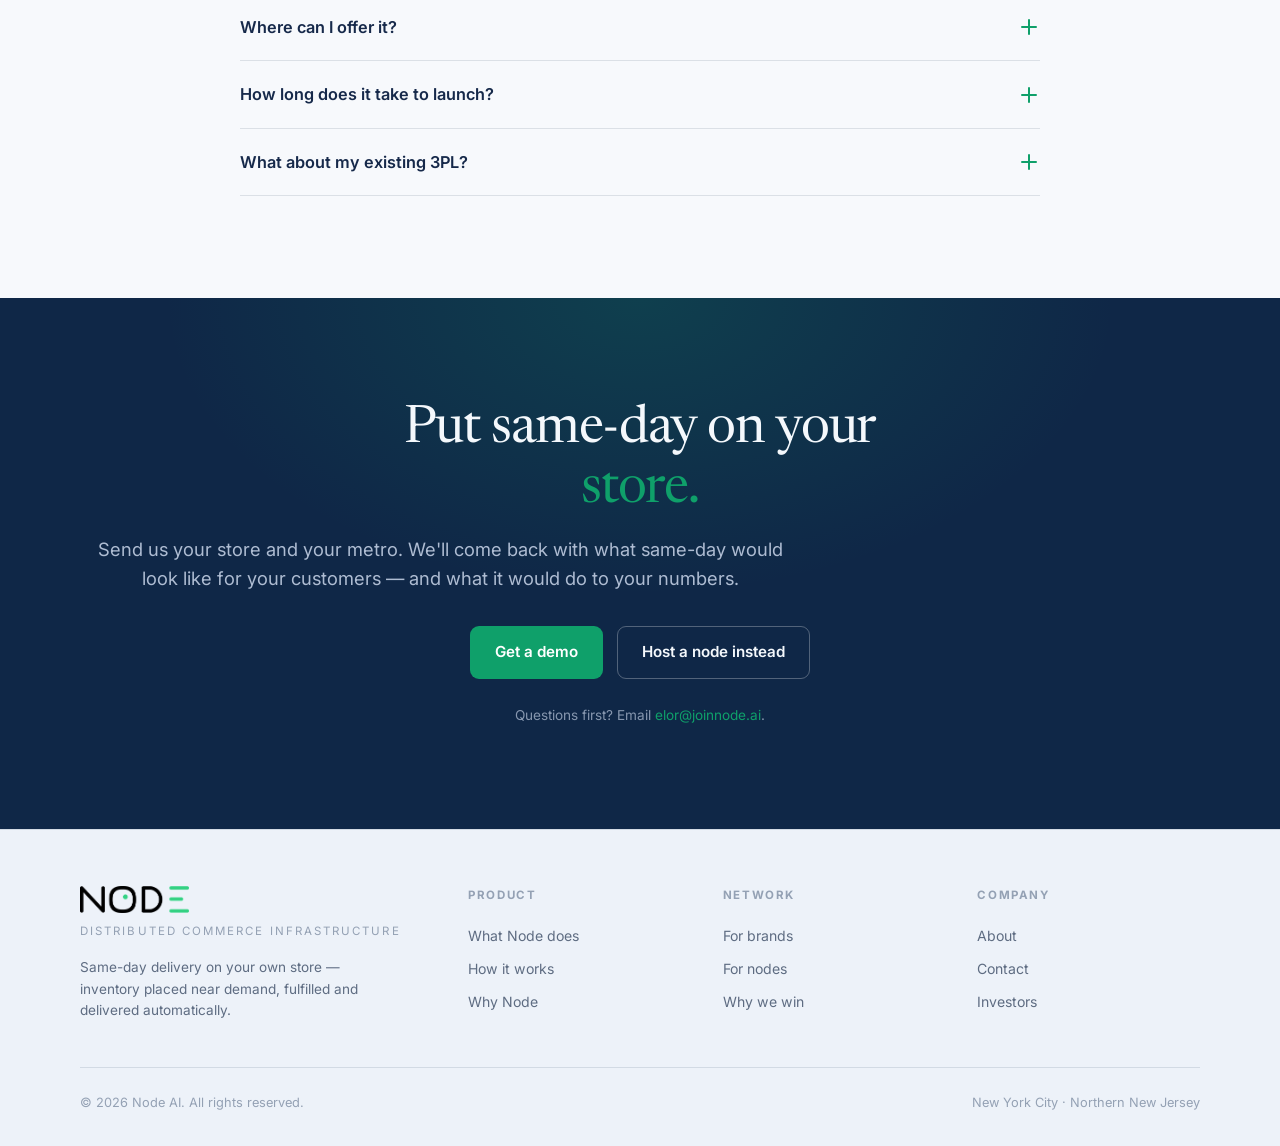
==== commit 97e09a3c: "Contact address is elor@joinnode.ai All 13 mailto links across the four pages pointed at elorkg@gmai" ====
--- a/brands.html
+++ b/brands.html
@@ -396,10 +396,10 @@
       <h2>Put same-day on your <span class="hl">store.</span></h2>
       <p class="lede center">Send us your store and your metro. We'll come back with what same-day would look like for your customers — and what it would do to your numbers.</p>
       <div class="btns">
-        <a href="mailto:elorkg@gmail.com?subject=Node%20AI%20—%20Brand%20demo" class="btn btn-primary btn-lg">Get a demo</a>
+        <a href="mailto:elor@joinnode.ai?subject=Node%20AI%20—%20Brand%20demo" class="btn btn-primary btn-lg">Get a demo</a>
         <a href="nodes.html" class="btn btn-ghost btn-lg">Host a node instead</a>
       </div>
-      <p class="sub2">Questions first? Email <a href="mailto:elorkg@gmail.com">elorkg@gmail.com</a>.</p>
+      <p class="sub2">Questions first? Email <a href="mailto:elor@joinnode.ai">elor@joinnode.ai</a>.</p>
     </div>
   </div>
 </section>
@@ -414,7 +414,7 @@
       </div>
       <div class="col"><h5>Product</h5><a href="index.html#platform">What Node does</a><a href="index.html#how">How it works</a><a href="index.html#why">Why Node</a></div>
       <div class="col"><h5>Network</h5><a href="brands.html">For brands</a><a href="nodes.html">For nodes</a><a href="index.html#proof">Why we win</a></div>
-      <div class="col"><h5>Company</h5><a href="index.html#proof">About</a><a href="#contact">Contact</a><a href="mailto:elorkg@gmail.com?subject=Node%20AI%20—%20Investor">Investors</a></div>
+      <div class="col"><h5>Company</h5><a href="index.html#proof">About</a><a href="#contact">Contact</a><a href="mailto:elor@joinnode.ai?subject=Node%20AI%20—%20Investor">Investors</a></div>
     </div>
     <div class="foot-btm"><span>© 2026 Node AI. All rights reserved.</span><span>New York City · Northern New Jersey</span></div>
   </div>
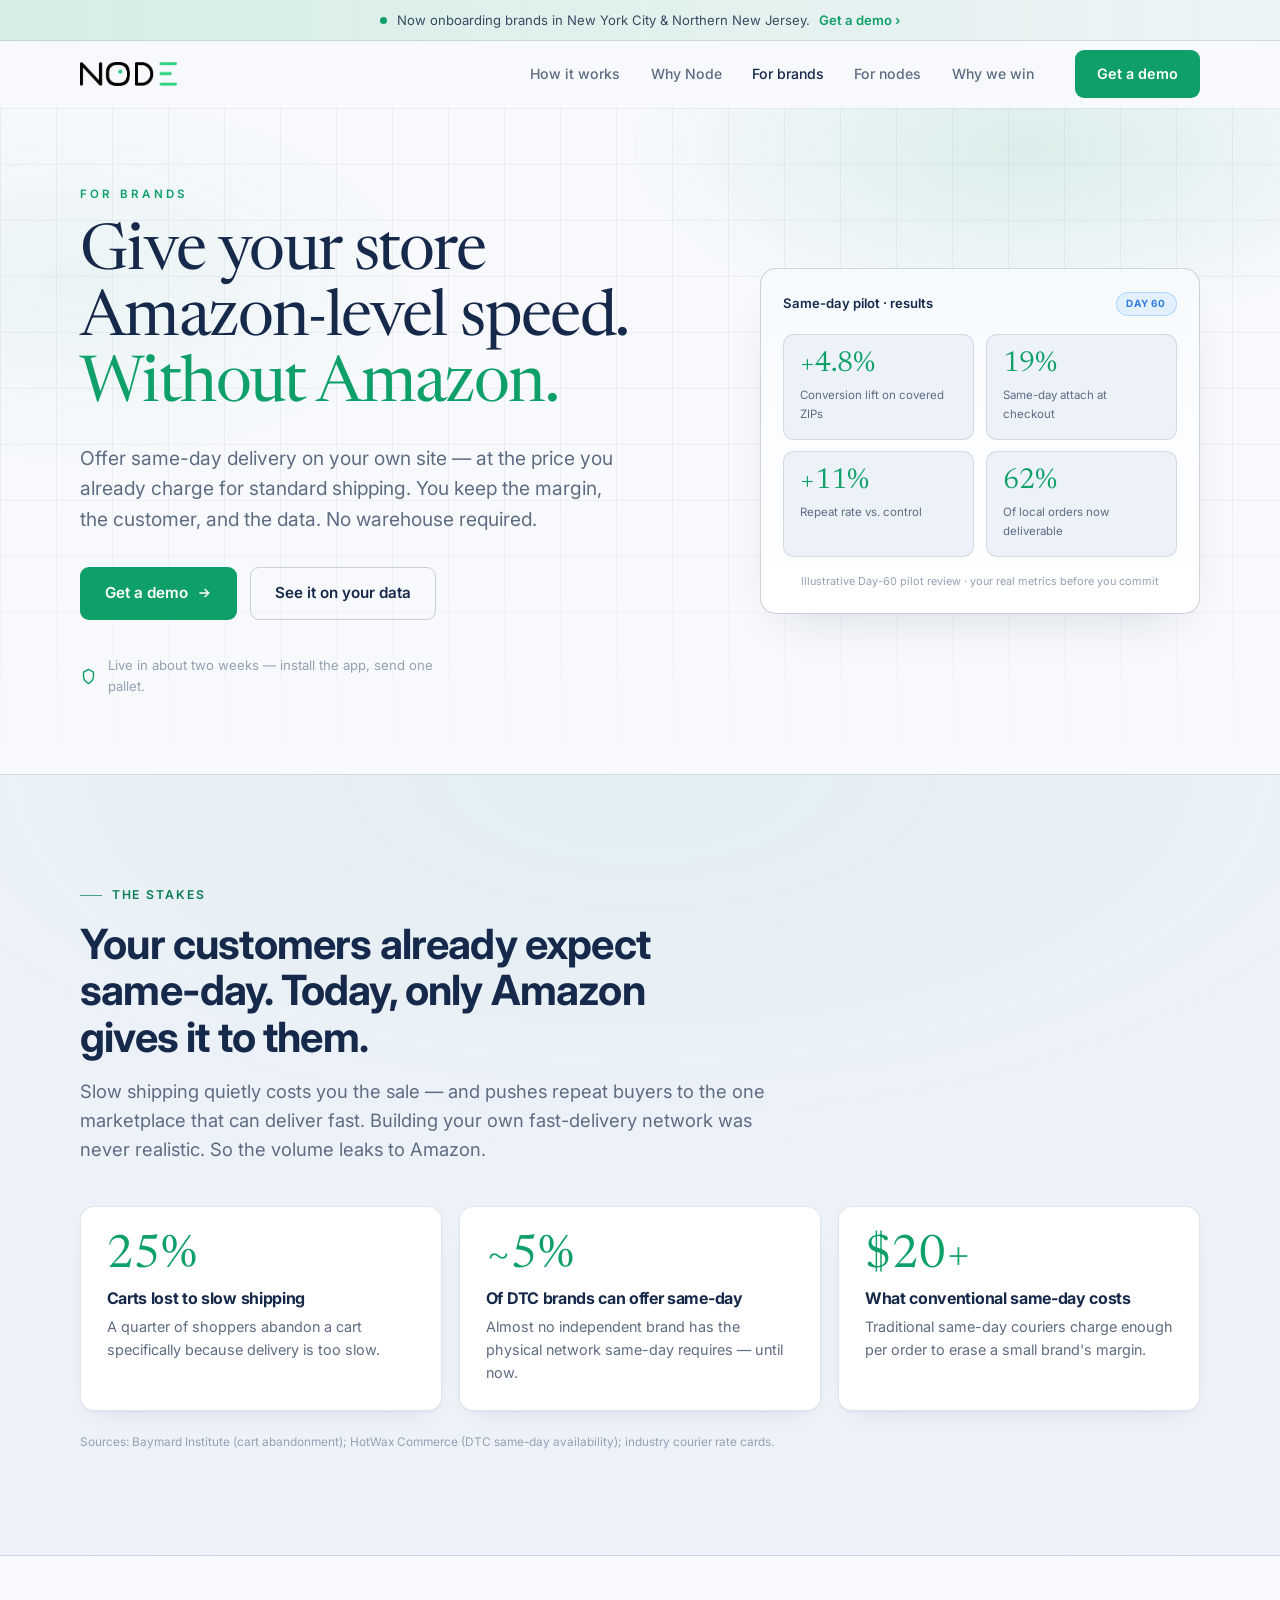
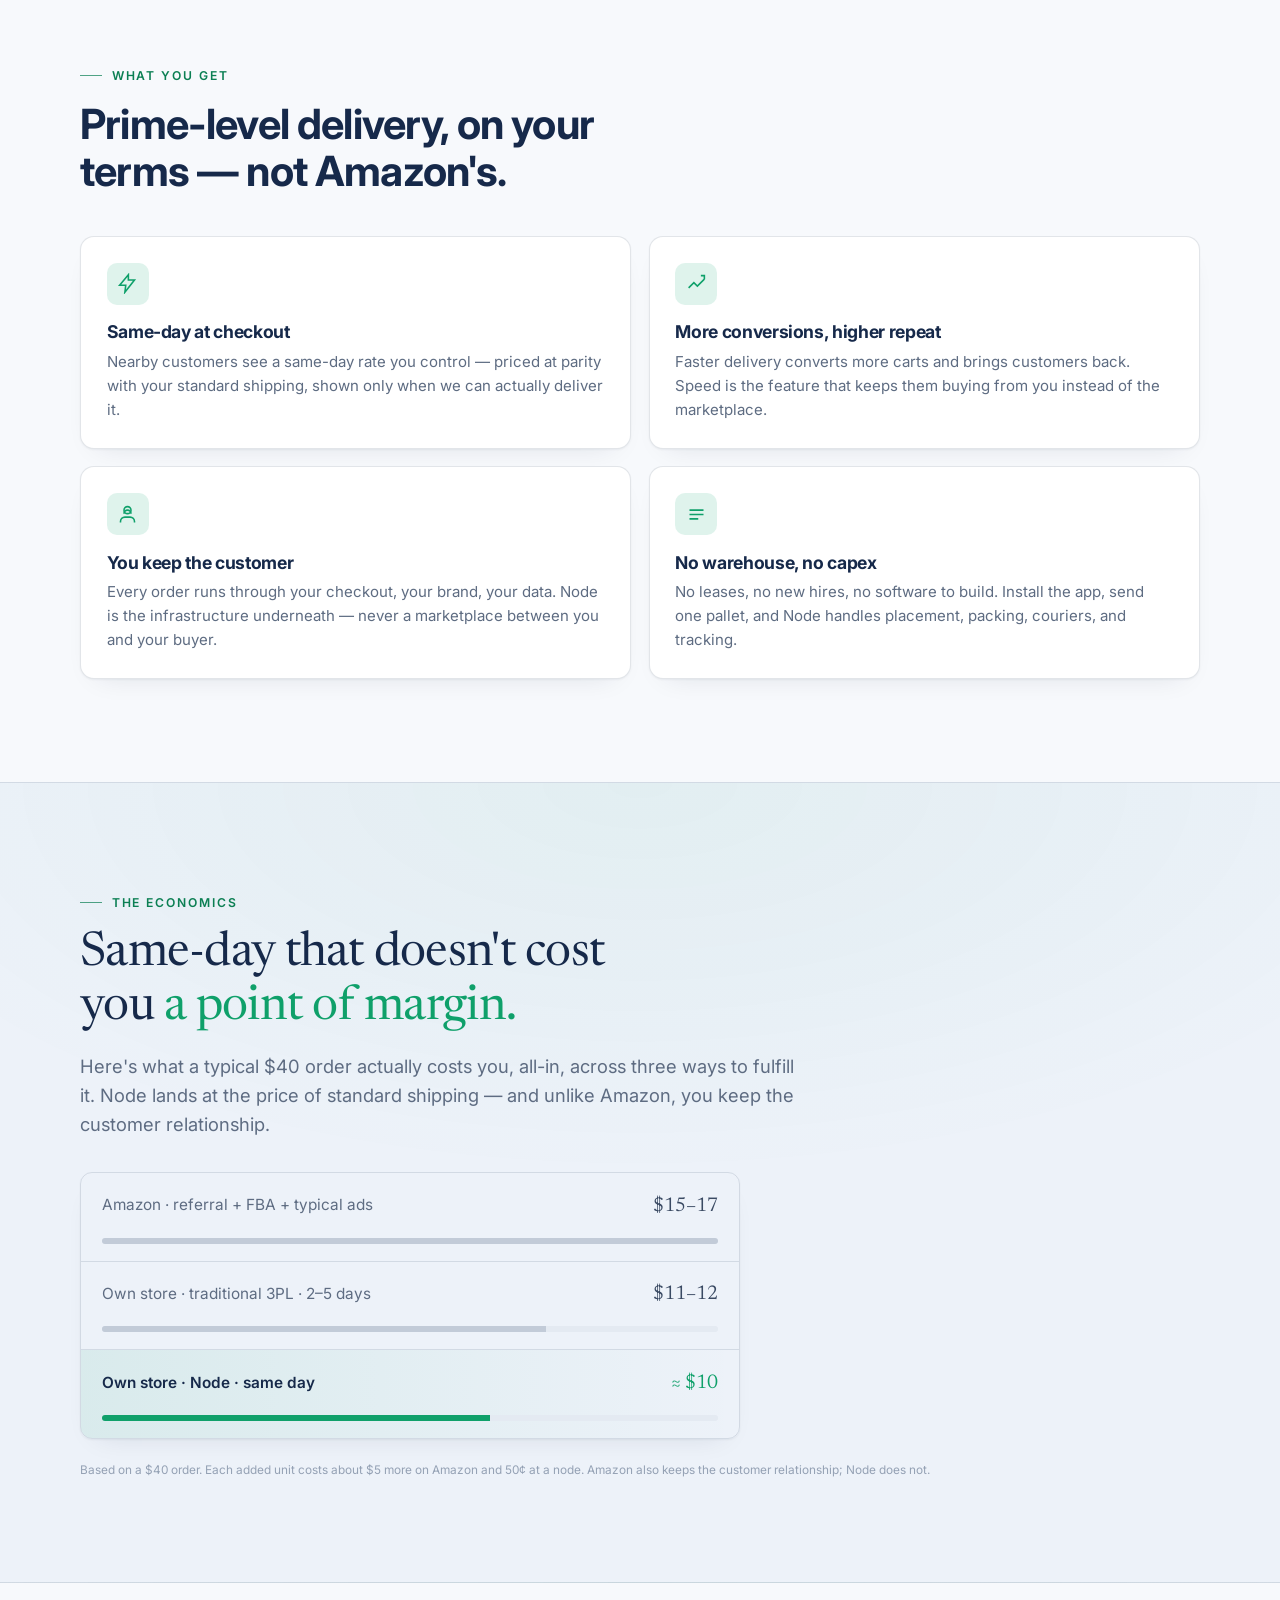
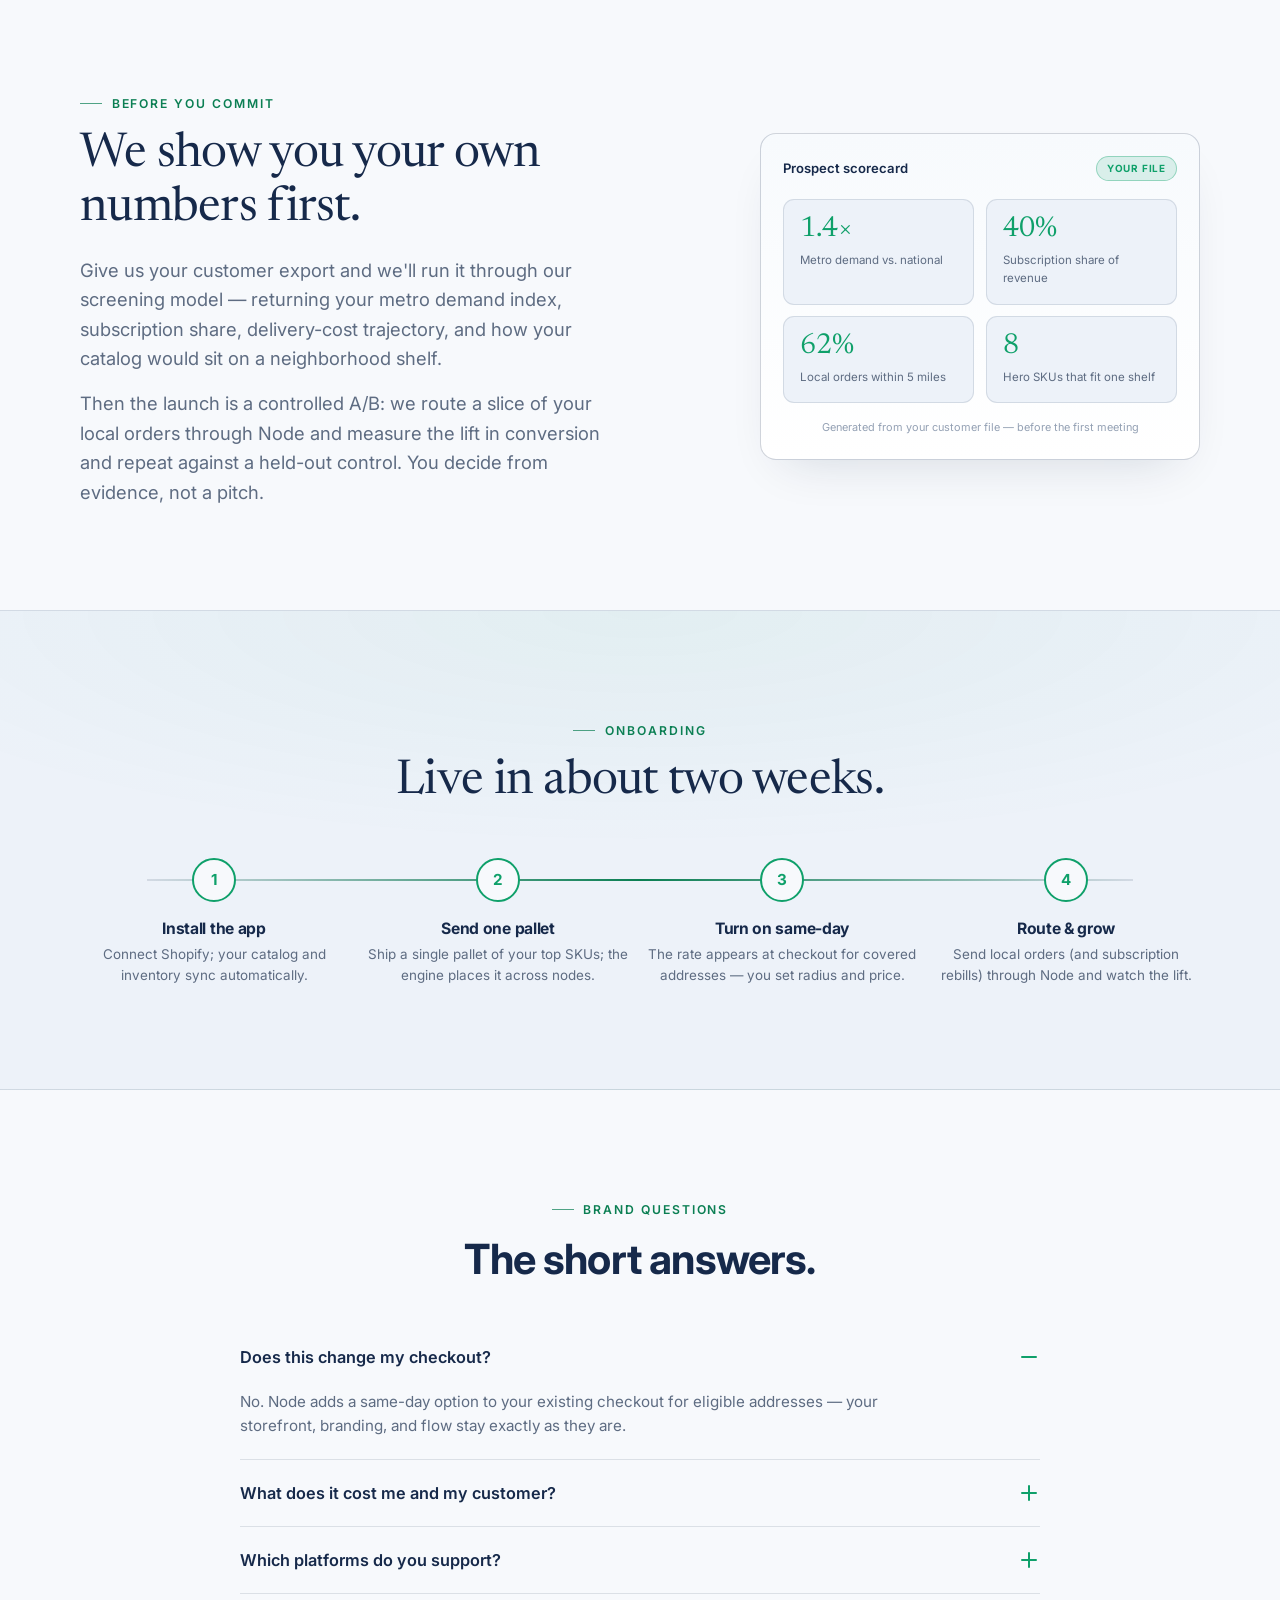
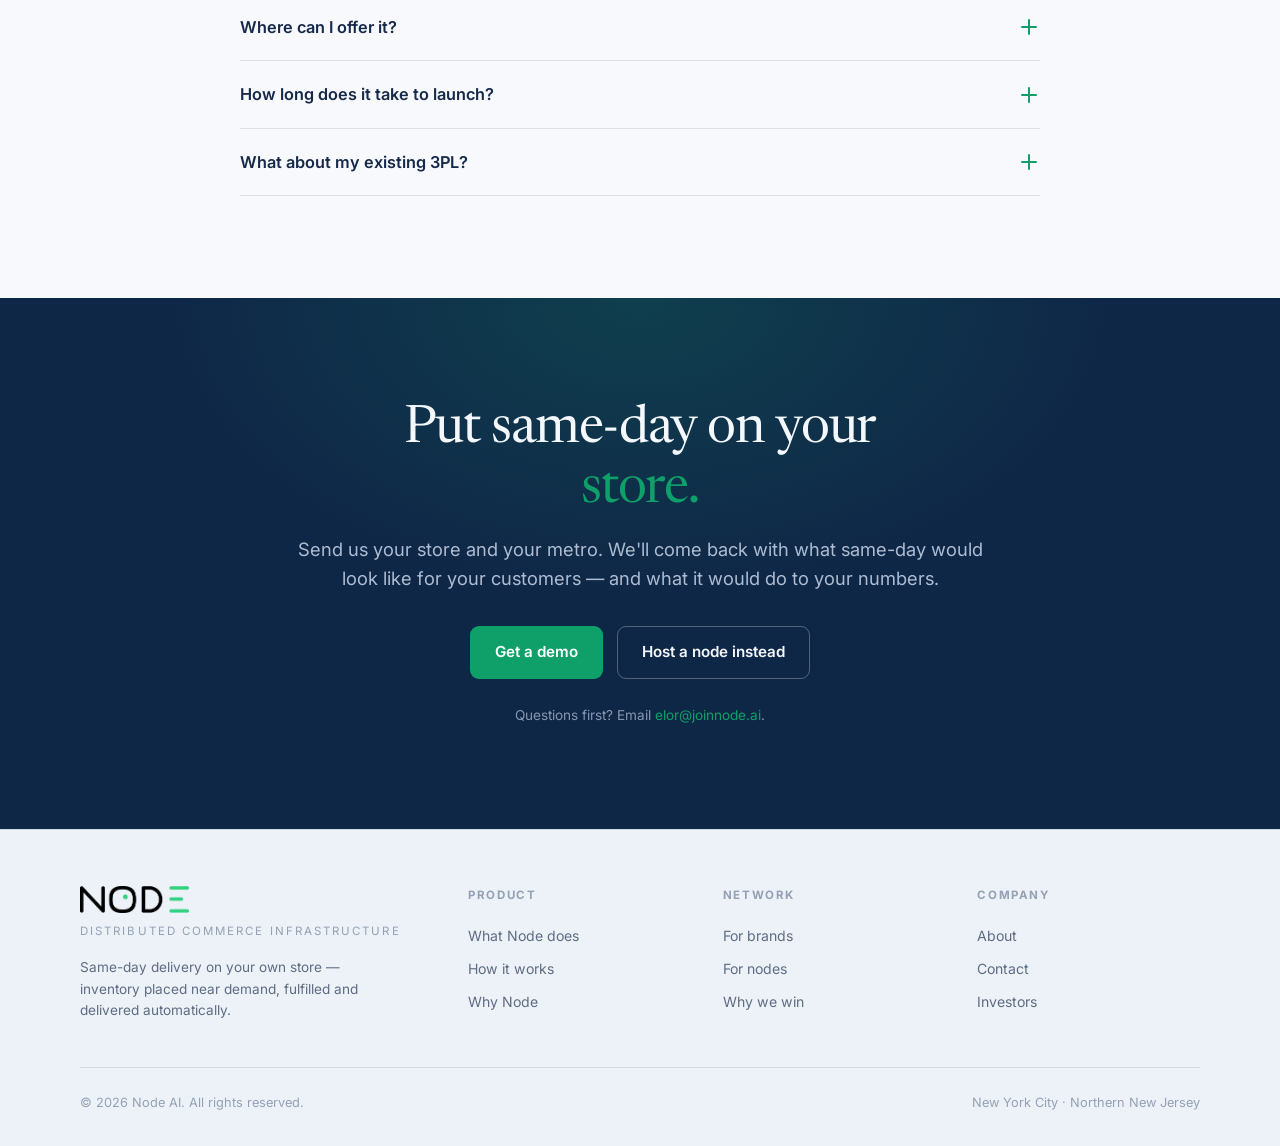
==== commit 873e6617: "Bottom CTA: centre the lede, which was 212px left of centre The final CTA section centres its headin" ====
--- a/brands.html
+++ b/brands.html
@@ -49,7 +49,7 @@
   .sec-h.serif{font-family:var(--serif);font-weight:400;font-size:clamp(1.9rem,4vw,3rem)}
   .lede{font-size:clamp(1rem,1.5vw,1.15rem);color:var(--muted);max-width:60ch}
   .hl{color:var(--accent)}
-  .center{text-align:center}.center .lede{margin-inline:auto}
+  .center{text-align:center}.center .lede,.lede.center{margin-inline:auto}
   .src{font-size:.74rem;color:var(--faint);margin-top:1.4rem}
 
   .btn{font-weight:600;font-size:.9rem;padding:.72rem 1.3rem;border-radius:9px;cursor:pointer;border:1px solid transparent;display:inline-flex;align-items:center;gap:.5rem;transition:.18s;white-space:nowrap}
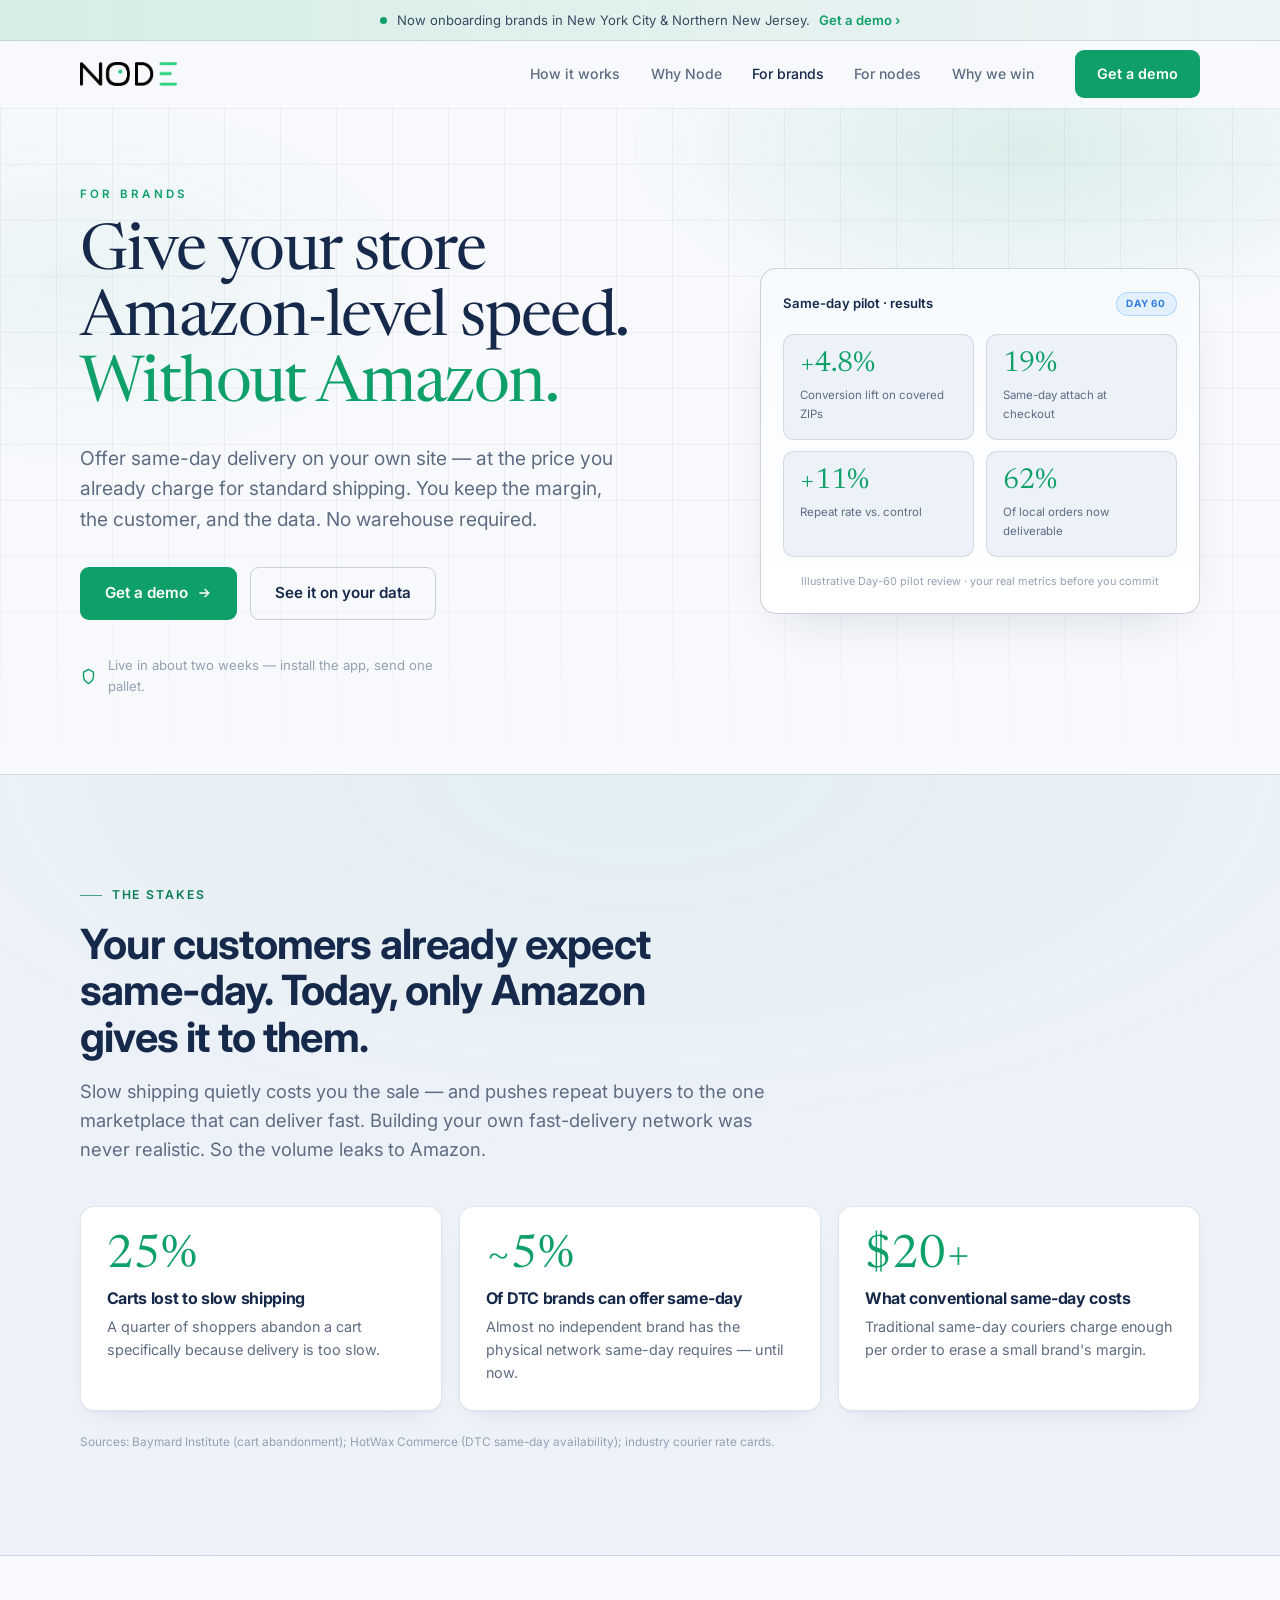
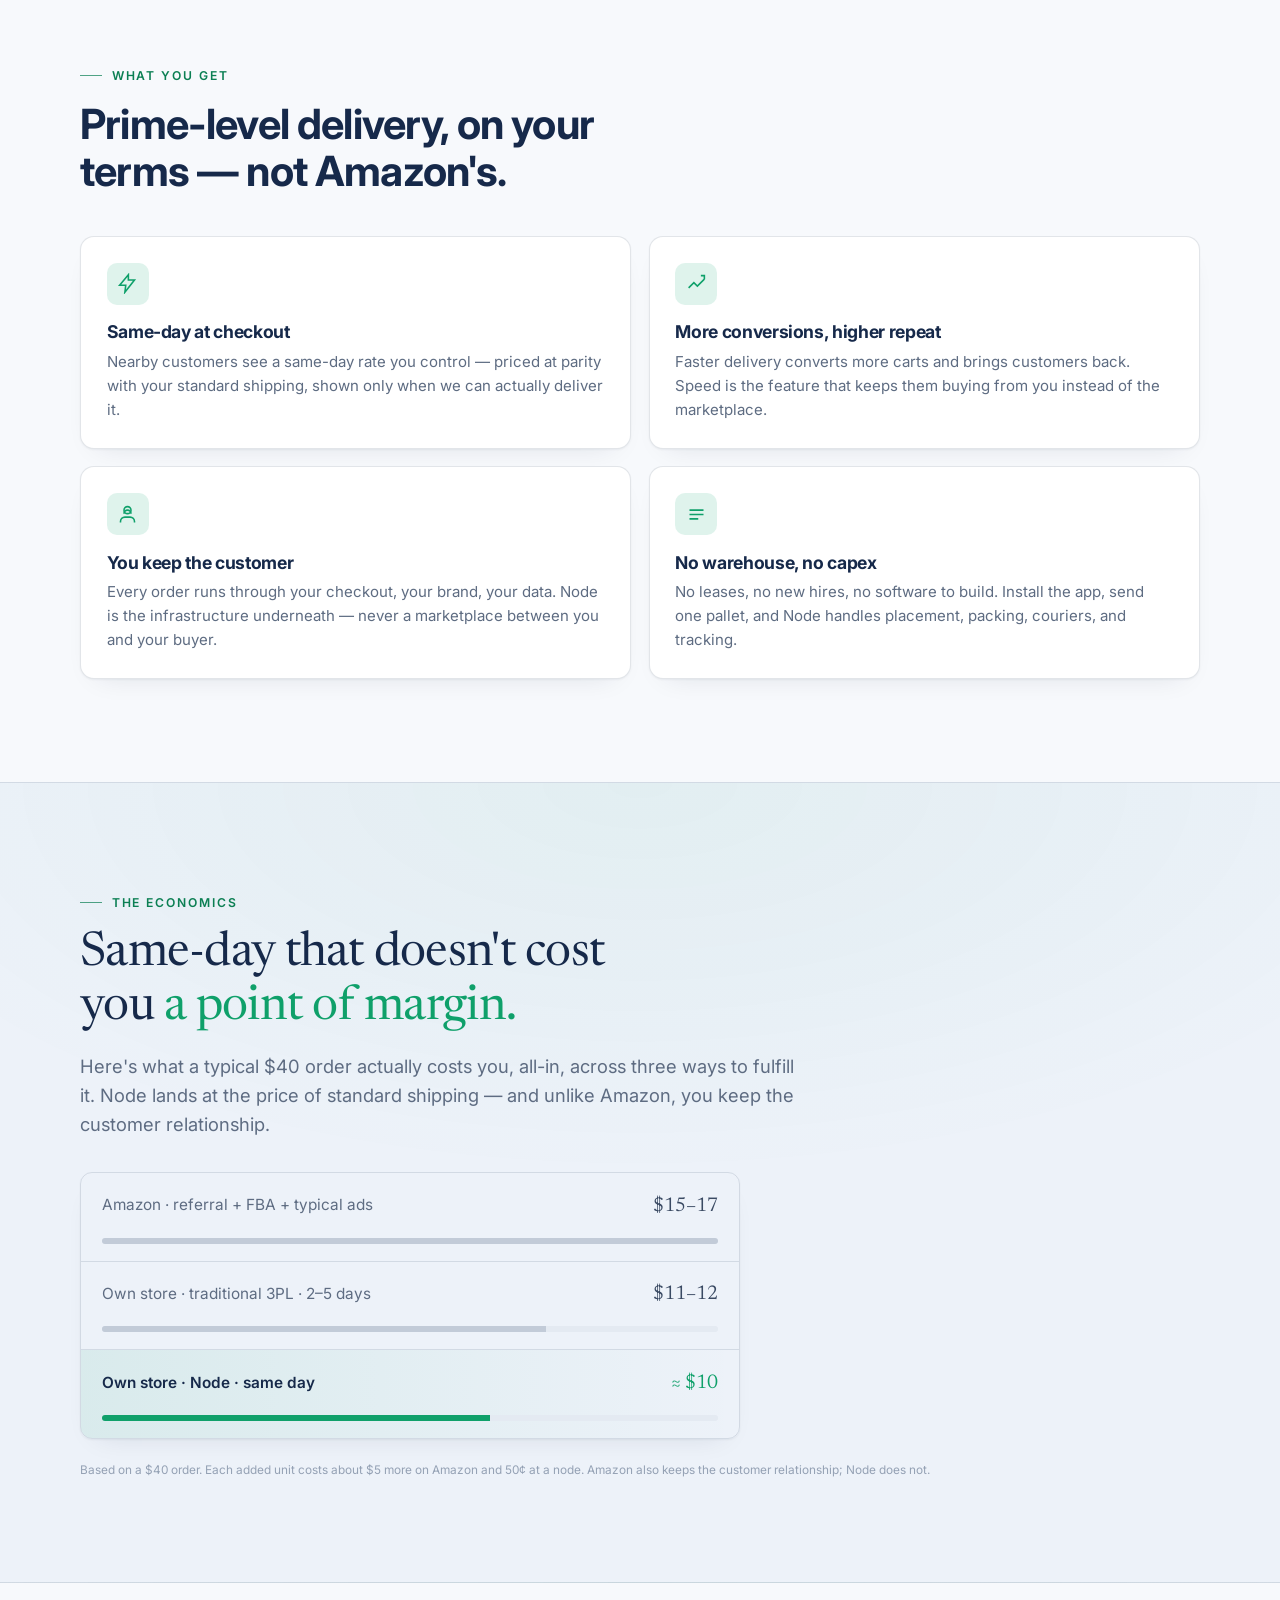
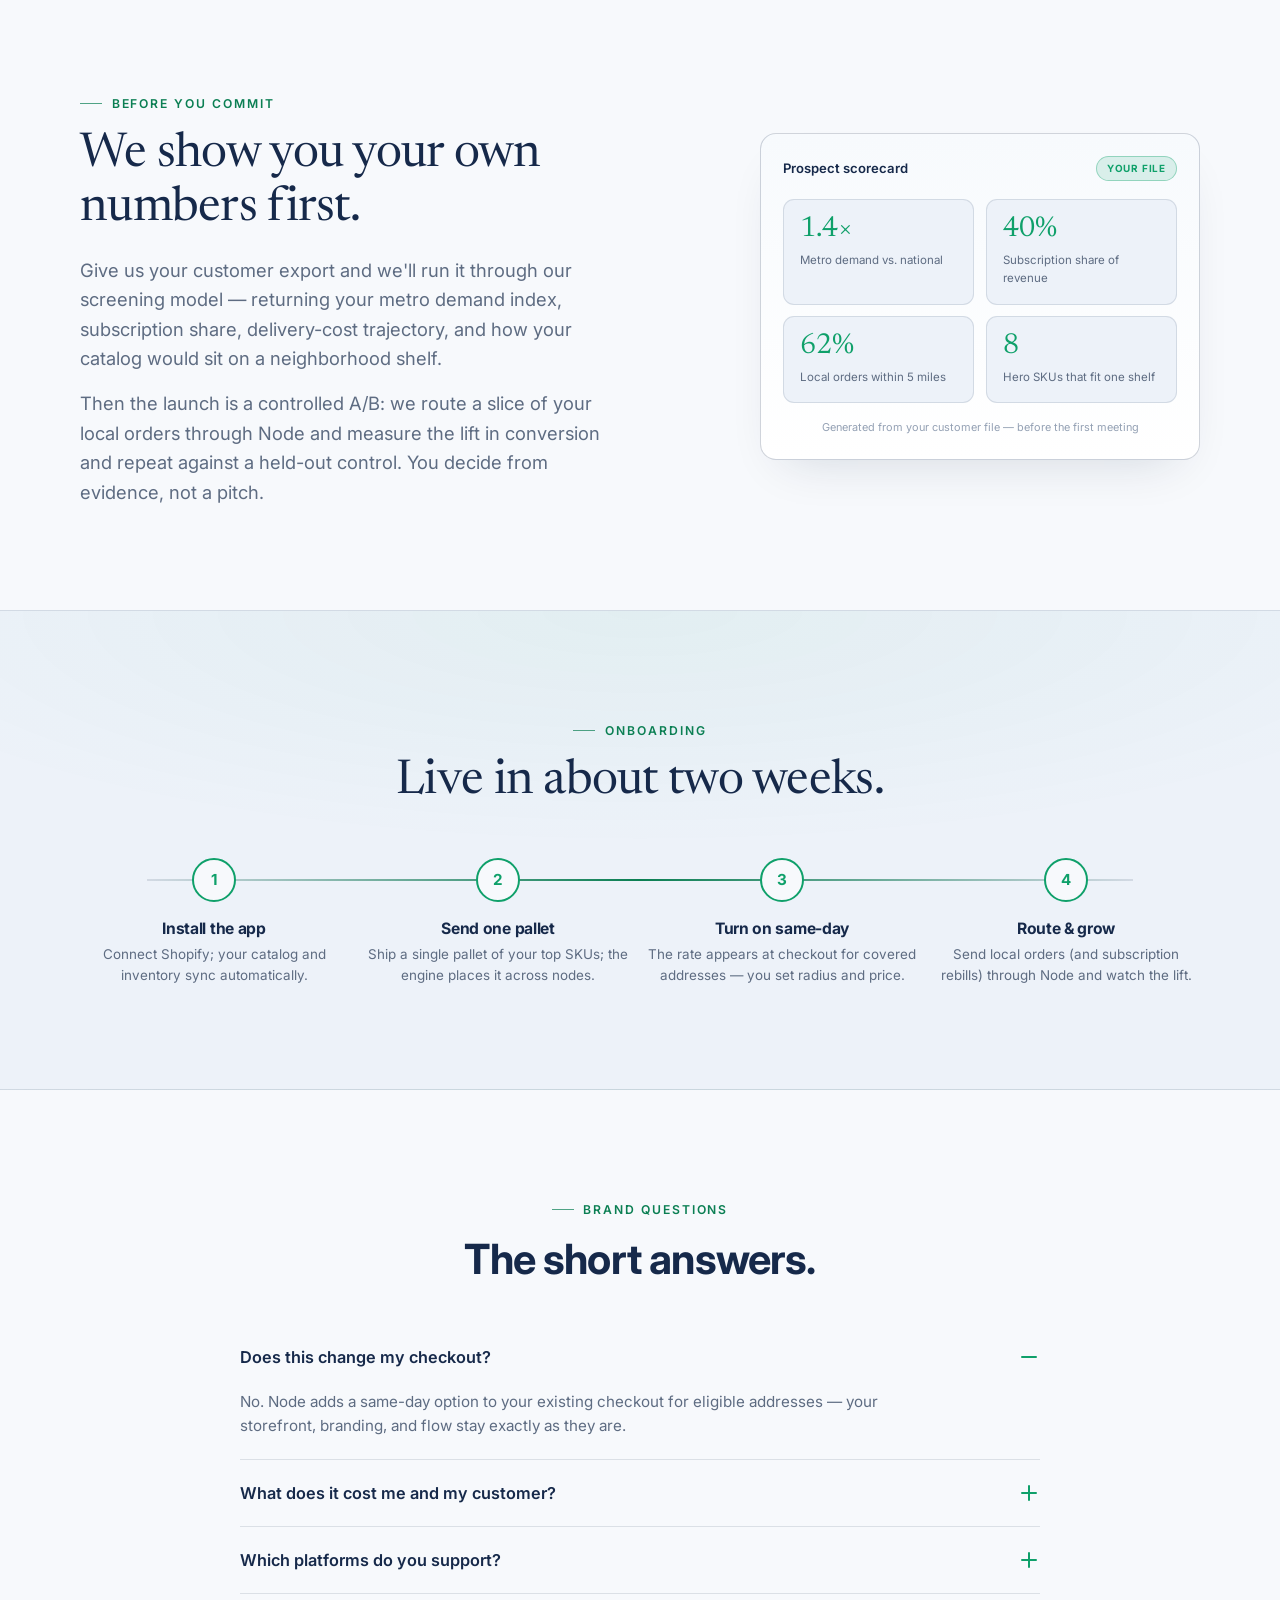
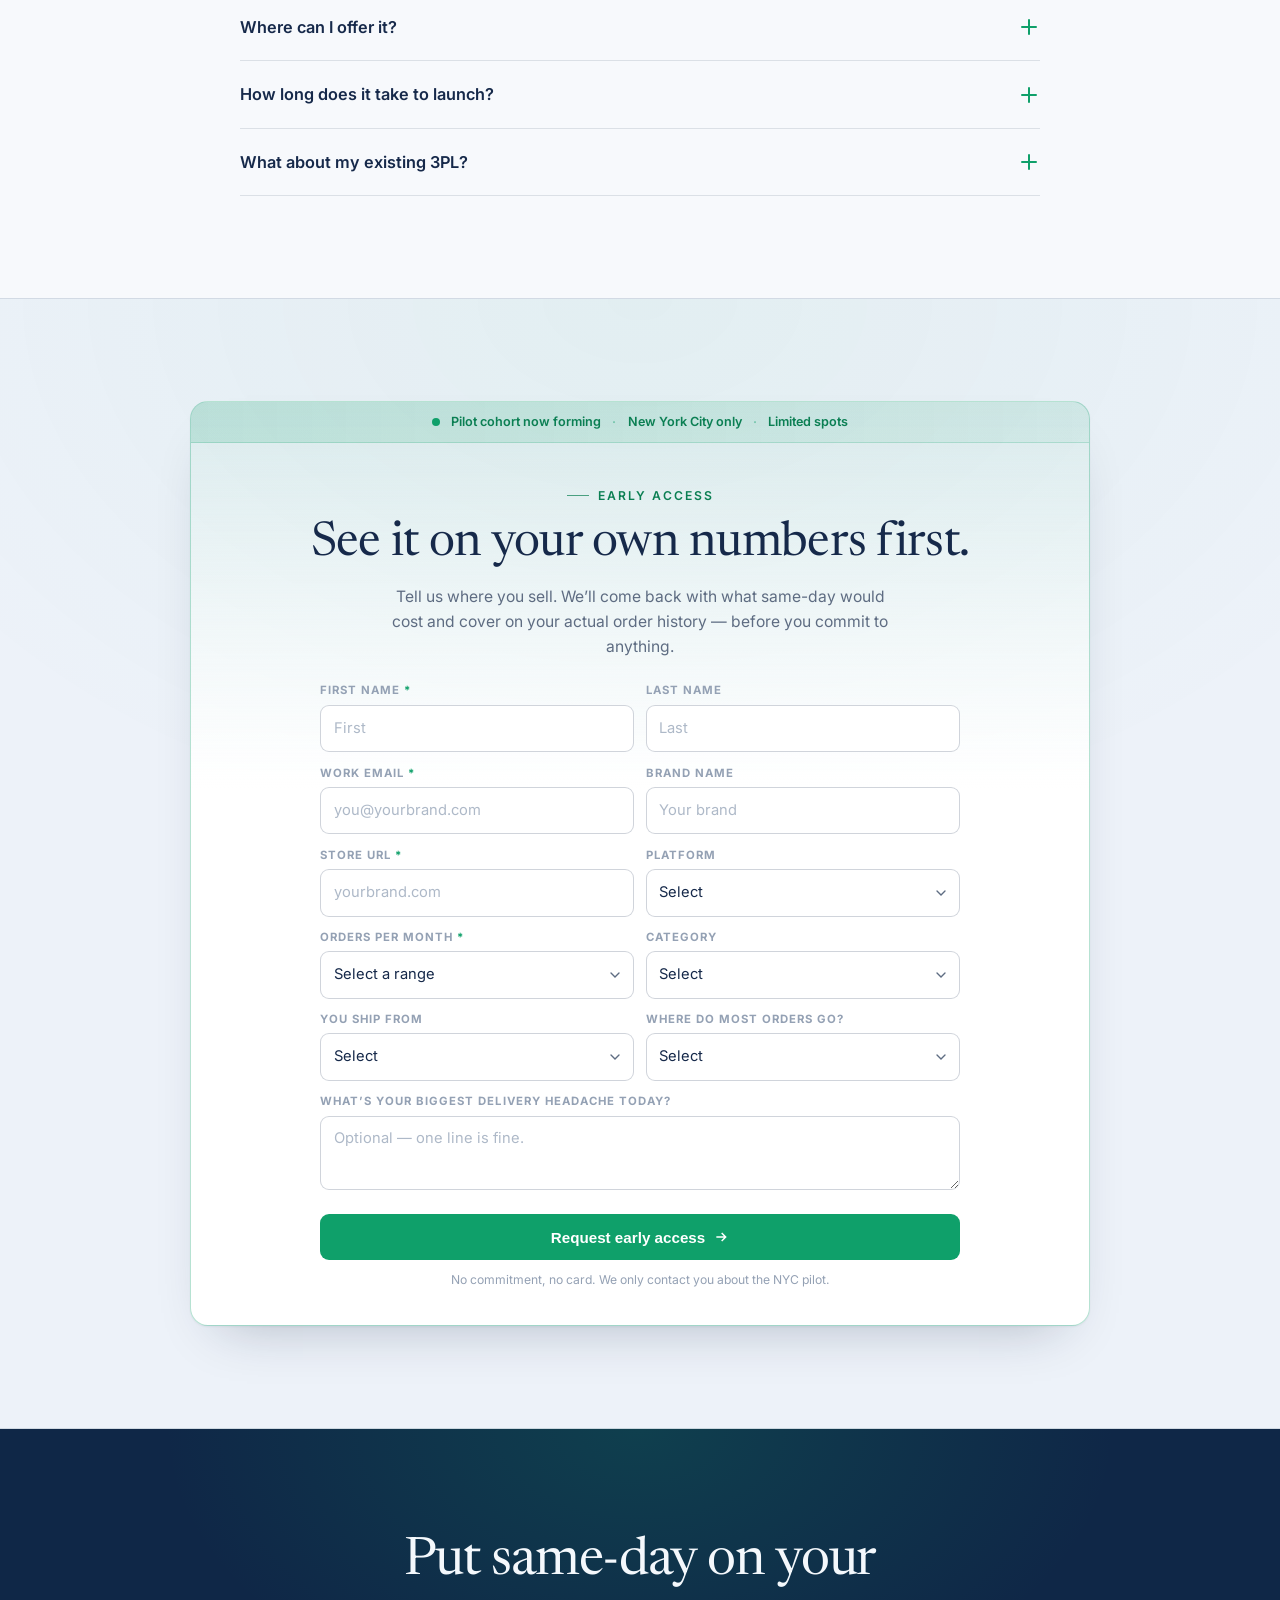
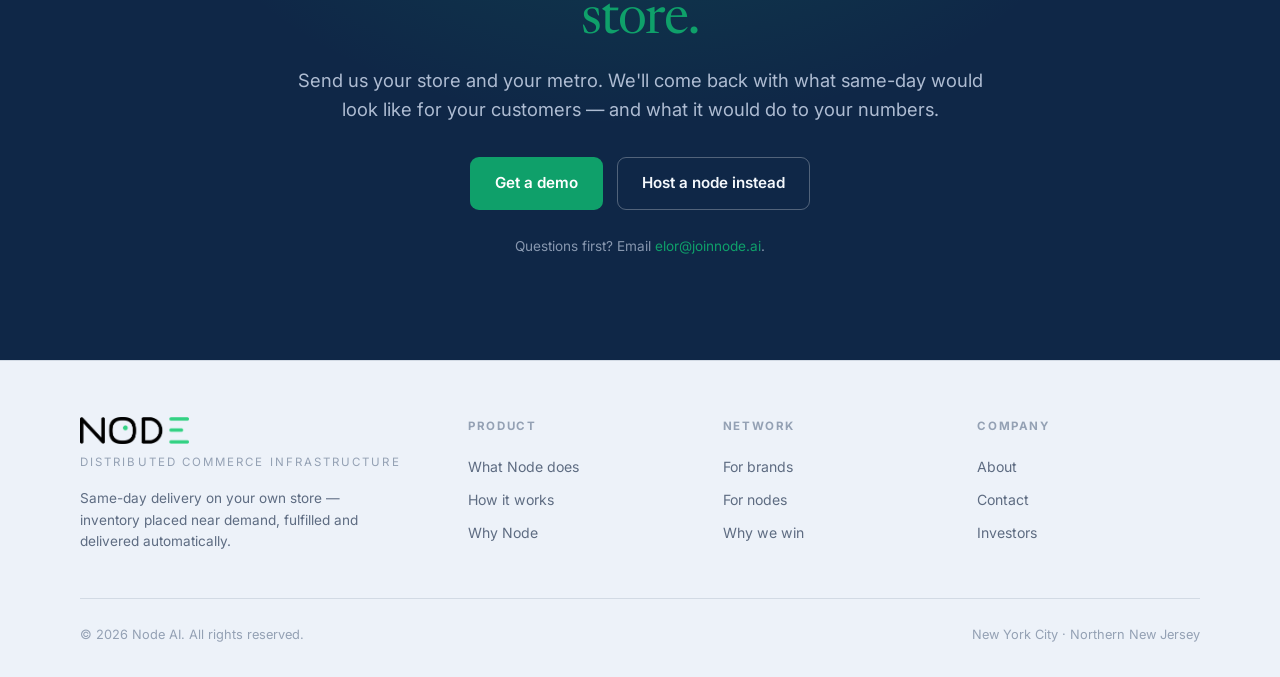
==== commit f84a4843: "Early-access signup: homepage module, page modules, two landing pages David's brief, 2026-08-31: a s" ====
--- a/brands.html
+++ b/brands.html
@@ -203,6 +203,7 @@
   .logo-img{background:url([data-uri]) no-repeat left center;background-size:contain;height:24px;width:97px}
   .foot .logo-img{height:27px;width:109px;margin-bottom:.55rem}
 </style>
+<link rel="stylesheet" href="/early-access.css" />
 </head>
 <body id="top">
 
@@ -390,6 +391,45 @@
 </section>
 
 <!-- CTA -->
+
+<!-- ============ EARLY ACCESS — NYC waitlist ============ -->
+<section class="tint" id="early-access">
+  <div class="wrap">
+    <div class="ea-card ea-wide reveal" data-ea-root>
+      <div class="ea-scarce"><span class="ea-dot"></span> Pilot cohort now forming <span class="ea-sep">&middot;</span> New York City only <span class="ea-sep">&middot;</span> Limited spots</div>
+      <div class="ea-inner">
+        <div class="ea-head">
+          <div class="kicker" style="justify-content:center">Early access</div>
+          <h2 class="sec-h serif">See it on your own numbers first.</h2>
+          <p>Tell us where you sell. We&rsquo;ll come back with what same-day would cost and cover on your actual order history &mdash; before you commit to anything.</p>
+        </div>
+        <form data-ea-form data-audience="brand" novalidate style="max-width:640px;margin-inline:auto"
+              data-done-title="You&rsquo;re on the list."
+              data-done-body="We&rsquo;ll come back with what same-day looks like on your own order history. Watch for an email from Node AI.">
+          <div class="ea-hp" aria-hidden="true"><label>Company website<input type="text" name="company_website" tabindex="-1" autocomplete="off" /></label></div>
+          <div class="ea-grid ea-two">
+            <div class="ea-field"><label for="ea-b-first">First name <span class="ea-req">*</span></label><input id="ea-b-first" type="text" name="first_name" autocomplete="given-name" placeholder="First" /></div>
+            <div class="ea-field"><label for="ea-b-last">Last name</label><input id="ea-b-last" type="text" name="last_name" autocomplete="family-name" placeholder="Last" /></div>
+            <div class="ea-field"><label for="ea-b-email2">Work email <span class="ea-req">*</span></label><input id="ea-b-email2" type="email" name="email" autocomplete="email" placeholder="you@yourbrand.com" /></div>
+            <div class="ea-field"><label for="ea-b-brand">Brand name</label><input id="ea-b-brand" type="text" name="brand_name" placeholder="Your brand" /></div>
+            <div class="ea-field"><label for="ea-b-url2">Store URL <span class="ea-req">*</span></label><input id="ea-b-url2" type="text" name="store_url" placeholder="yourbrand.com" /></div>
+            <div class="ea-field"><label for="ea-b-plat">Platform</label><select id="ea-b-plat" name="platform"><option value="">Select</option><option>Shopify</option><option>WooCommerce</option><option>BigCommerce</option><option>Magento</option><option>Custom / headless</option><option>Other</option></select></div>
+            <div class="ea-field"><label for="ea-b-vol2">Orders per month <span class="ea-req">*</span></label><select id="ea-b-vol2" name="monthly_orders"><option value="">Select a range</option><option>Under 100</option><option>100 &ndash; 500</option><option>500 &ndash; 2,000</option><option>2,000 &ndash; 10,000</option><option>10,000+</option></select></div>
+            <div class="ea-field"><label for="ea-b-cat">Category</label><select id="ea-b-cat" name="category"><option value="">Select</option><option>Apparel &amp; accessories</option><option>Beauty &amp; personal care</option><option>Food &amp; beverage</option><option>Home &amp; furniture</option><option>Supplements &amp; wellness</option><option>Pet</option><option>Electronics</option><option>Other</option></select></div>
+            <div class="ea-field"><label for="ea-b-ship">You ship from</label><select id="ea-b-ship" name="ships_from"><option value="">Select</option><option>Our own warehouse</option><option>A 3PL</option><option>Our retail store</option><option>Home / garage</option></select></div>
+            <div class="ea-field"><label for="ea-b-metro">Where do most orders go?</label><select id="ea-b-metro" name="primary_metro"><option value="">Select</option><option>New York City</option><option>Northern New Jersey</option><option>Elsewhere in the Northeast</option><option>Nationwide</option></select></div>
+          </div>
+          <div class="ea-field" style="margin-top:.7rem"><label for="ea-b-pain">What&rsquo;s your biggest delivery headache today?</label><textarea id="ea-b-pain" name="pain_point" placeholder="Optional — one line is fine."></textarea></div>
+          <div class="ea-error" data-ea-error style="display:none"></div>
+          <button type="submit" class="btn btn-primary btn-lg ea-submit" data-ea-submit>Request early access<svg viewBox="0 0 24 24" fill="none" stroke="currentColor" stroke-width="2.2"><path d="M5 12h14M13 6l6 6-6 6"/></svg></button>
+          <p class="ea-micro">No commitment, no card. We only contact you about the NYC pilot.</p>
+        </form>
+        <p class="ea-noscript" data-ea-nojs>Signing up needs JavaScript &mdash; or just email <a href="mailto:elor@joinnode.ai?subject=Node%20AI%20early%20access">elor@joinnode.ai</a> and we&rsquo;ll add you.</p>
+      </div>
+    </div>
+  </div>
+</section>
+
 <section class="cta" id="contact">
   <div class="wrap">
     <div class="reveal">
@@ -430,5 +470,6 @@
   const io=new IntersectionObserver((es)=>{es.forEach(e=>{if(e.isIntersecting){e.target.classList.add('in');io.unobserve(e.target);}})},{threshold:.14,rootMargin:'0px 0px -6% 0px'});
   document.querySelectorAll('.reveal').forEach(el=>io.observe(el));
 </script>
+<script src="/early-access.js" defer></script>
 </body>
 </html>
--- a/early-access.css
+++ b/early-access.css
@@ -0,0 +1,135 @@
+/* ==========================================================================
+   Node AI — early-access signup module.
+   Shared by index.html, brands.html, nodes.html and the two /early-access
+   landing pages. Everything is prefixed .ea- so it cannot collide with the
+   page styles it is dropped into.
+
+   The design tokens below are FALLBACKS. index/brands/nodes already define
+   :root in their own <style>, and those win by cascade order; the landing
+   pages carry a trimmed base, so the tokens have to survive on their own here.
+   ========================================================================== */
+
+:root{
+  --ea-accent:#0FA06A; --ea-accent-2:#18B87A; --ea-accent-deep:#0B7F53;
+  --ea-accent-soft:rgba(15,160,106,.13);
+  --ea-ink:#16294A; --ea-ink-2:#3A4A63; --ea-muted:#5E6C82; --ea-faint:#94A1B4;
+  --ea-line:rgba(20,40,74,.12); --ea-line-2:rgba(20,40,74,.20);
+  --ea-panel:#FFFFFF; --ea-panel-2:#F7FAFD; --ea-panel-3:#EDF2F9;
+}
+
+/* ---------- shell ---------- */
+.ea-card{
+  border:1px solid rgba(15,160,106,.3); border-radius:18px;
+  background:linear-gradient(180deg,rgba(15,160,106,.06),var(--ea-panel) 42%);
+  overflow:hidden;
+  box-shadow:0 1px 2px rgba(15,31,60,.05),0 26px 54px -30px rgba(15,31,60,.3);
+}
+.ea-card.ea-narrow{max-width:620px;margin-inline:auto}
+.ea-card.ea-wide{max-width:900px;margin-inline:auto}
+.ea-inner{padding:clamp(1.5rem,3vw,2.2rem)}
+
+.ea-scarce{
+  display:flex; align-items:center; justify-content:center; gap:.7rem; flex-wrap:wrap;
+  font-size:.79rem; font-weight:600; color:var(--ea-accent-deep); text-align:center;
+  background:linear-gradient(90deg,rgba(15,160,106,.16),rgba(15,160,106,.06));
+  border-bottom:1px solid rgba(15,160,106,.2); padding:.6rem 1rem;
+}
+.ea-scarce .ea-sep{color:rgba(15,160,106,.45)}
+.ea-dot{
+  width:8px; height:8px; border-radius:50%; background:var(--ea-accent); flex:none;
+  animation:ea-pulse 2.2s infinite;
+}
+@keyframes ea-pulse{
+  0%{box-shadow:0 0 0 0 rgba(15,160,106,.55)}
+  70%{box-shadow:0 0 0 8px rgba(15,160,106,0)}
+  100%{box-shadow:0 0 0 0 rgba(15,160,106,0)}
+}
+
+.ea-head{text-align:center; margin-bottom:1.4rem}
+.ea-head h2{margin-top:.8rem}
+.ea-head p{font-size:.98rem; color:var(--ea-muted); margin:.75rem auto 0; max-width:52ch}
+
+/* ---------- segmented control (the "two modes") ---------- */
+.ea-seg{
+  display:grid; grid-template-columns:1fr 1fr; gap:.3rem;
+  background:var(--ea-panel-3); border:1px solid var(--ea-line);
+  border-radius:11px; padding:.28rem; margin-bottom:1.2rem;
+}
+.ea-seg button{
+  font:inherit; font-size:.85rem; font-weight:600; color:var(--ea-muted);
+  background:transparent; border:0; border-radius:8px; padding:.55rem .5rem;
+  cursor:pointer; transition:.18s;
+}
+.ea-seg button:hover,.ea-seg button:focus-visible{color:var(--ea-ink); outline:none}
+.ea-seg button.is-on{
+  background:var(--ea-panel); color:var(--ea-ink);
+  box-shadow:0 1px 3px rgba(15,31,60,.12);
+}
+
+/* ---------- fields ---------- */
+.ea-grid{display:grid; gap:.7rem}
+.ea-grid.ea-two{grid-template-columns:1fr 1fr}
+@media(max-width:560px){.ea-grid.ea-two{grid-template-columns:1fr}}
+.ea-field label{
+  display:block; font-size:.71rem; font-weight:700; letter-spacing:.09em;
+  text-transform:uppercase; color:var(--ea-faint); margin-bottom:.34rem;
+}
+.ea-field label .ea-req{color:var(--ea-accent)}
+.ea-field input,.ea-field select,.ea-field textarea{
+  width:100%; font:inherit; font-size:.92rem; color:var(--ea-ink);
+  background:var(--ea-panel); border:1px solid var(--ea-line-2);
+  border-radius:9px; padding:.68rem .8rem; transition:.18s;
+}
+.ea-field input::placeholder,.ea-field textarea::placeholder{color:#AEB9C8}
+.ea-field input:hover,.ea-field select:hover,.ea-field textarea:hover{border-color:rgba(20,40,74,.32)}
+.ea-field input:focus,.ea-field select:focus,.ea-field textarea:focus{
+  outline:none; border-color:var(--ea-accent); box-shadow:0 0 0 3px var(--ea-accent-soft);
+}
+.ea-field select{
+  appearance:none; -webkit-appearance:none; cursor:pointer; padding-right:2.1rem;
+  background-image:url("data:image/svg+xml;utf8,<svg xmlns='http://www.w3.org/2000/svg' viewBox='0 0 24 24' fill='none' stroke='%235E6C82' stroke-width='2' stroke-linecap='round'><path d='M6 9l6 6 6-6'/></svg>");
+  background-repeat:no-repeat; background-position:right .65rem center; background-size:16px;
+}
+.ea-field textarea{resize:vertical; min-height:74px}
+
+/* The honeypot. Off-screen rather than display:none — some bots skip hidden
+   inputs but happily fill anything still in the layout. aria-hidden + tabindex
+   keep it away from screen readers and keyboard users. */
+.ea-hp{
+  position:absolute !important; left:-9999px !important; top:auto !important;
+  width:1px !important; height:1px !important; overflow:hidden !important;
+}
+
+/* ---------- submit + states ---------- */
+.ea-submit{width:100%; margin-top:1.05rem; justify-content:center}
+.ea-submit[disabled]{opacity:.65; cursor:progress}
+.ea-micro{font-size:.76rem; color:var(--ea-faint); margin-top:.7rem; text-align:center; line-height:1.5}
+.ea-error{
+  font-size:.84rem; color:#9A2C22; background:rgba(208,70,59,.09);
+  border:1px solid rgba(208,70,59,.3); border-radius:9px;
+  padding:.6rem .8rem; margin-top:.85rem;
+}
+.ea-done{
+  display:flex; flex-direction:column; align-items:center; text-align:center; gap:.55rem;
+  padding:1.7rem .6rem; border:1px solid rgba(15,160,106,.32); border-radius:12px;
+  background:linear-gradient(180deg,rgba(15,160,106,.09),transparent);
+}
+.ea-done .ea-tick{
+  width:42px; height:42px; border-radius:50%; background:var(--ea-accent); color:#fff;
+  display:flex; align-items:center; justify-content:center;
+  animation:ea-pop .5s cubic-bezier(.2,1.5,.4,1) both;
+}
+.ea-done .ea-tick svg{width:22px; height:22px}
+.ea-done h4{font-family:var(--serif,Georgia,serif); font-weight:400; font-size:1.2rem; color:var(--ea-ink)}
+.ea-done p{font-size:.87rem; color:var(--ea-muted); max-width:36ch}
+@keyframes ea-pop{from{transform:scale(.4); opacity:0} to{transform:scale(1); opacity:1}}
+
+.ea-noscript{
+  font-size:.86rem; color:var(--ea-muted); text-align:center;
+  border:1px dashed var(--ea-line-2); border-radius:9px; padding:.8rem 1rem; margin-top:1rem;
+}
+.ea-noscript a{color:var(--ea-accent); font-weight:600}
+
+@media(prefers-reduced-motion:reduce){
+  .ea-dot,.ea-done .ea-tick{animation:none}
+}
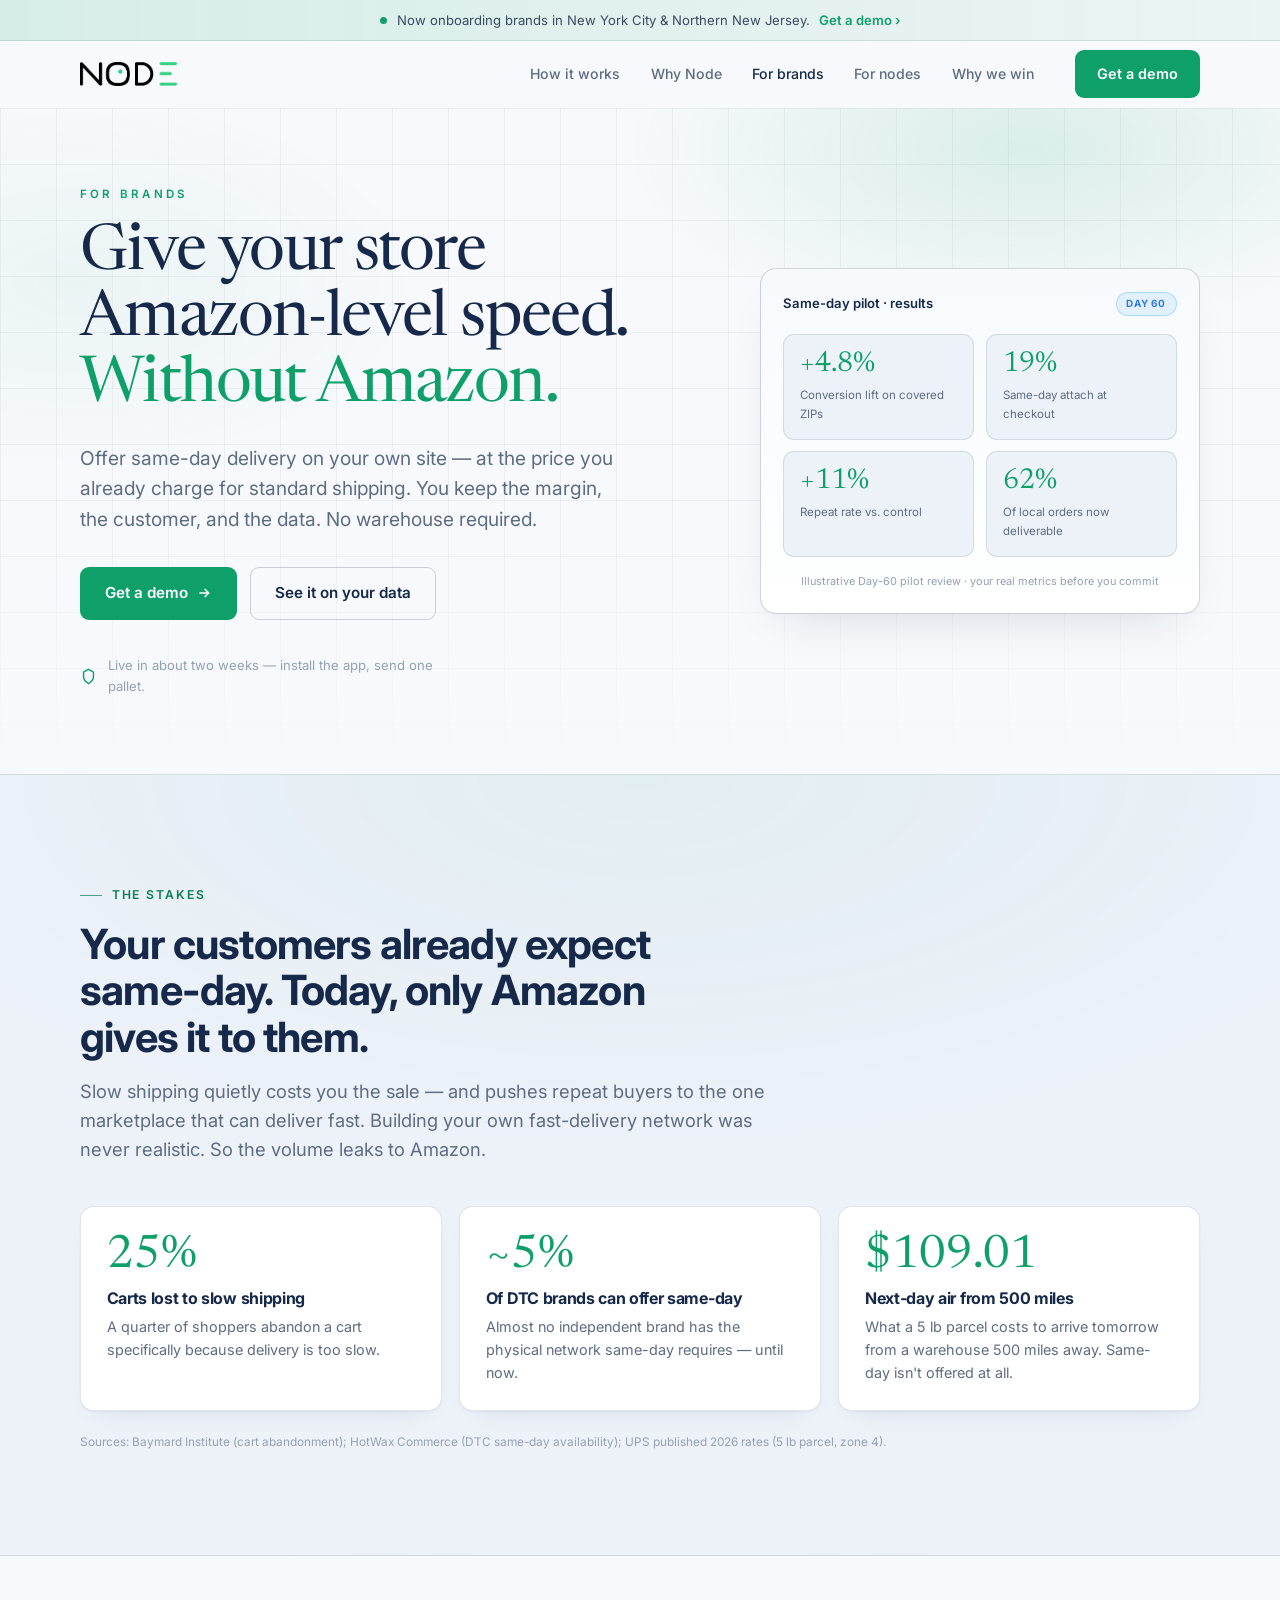
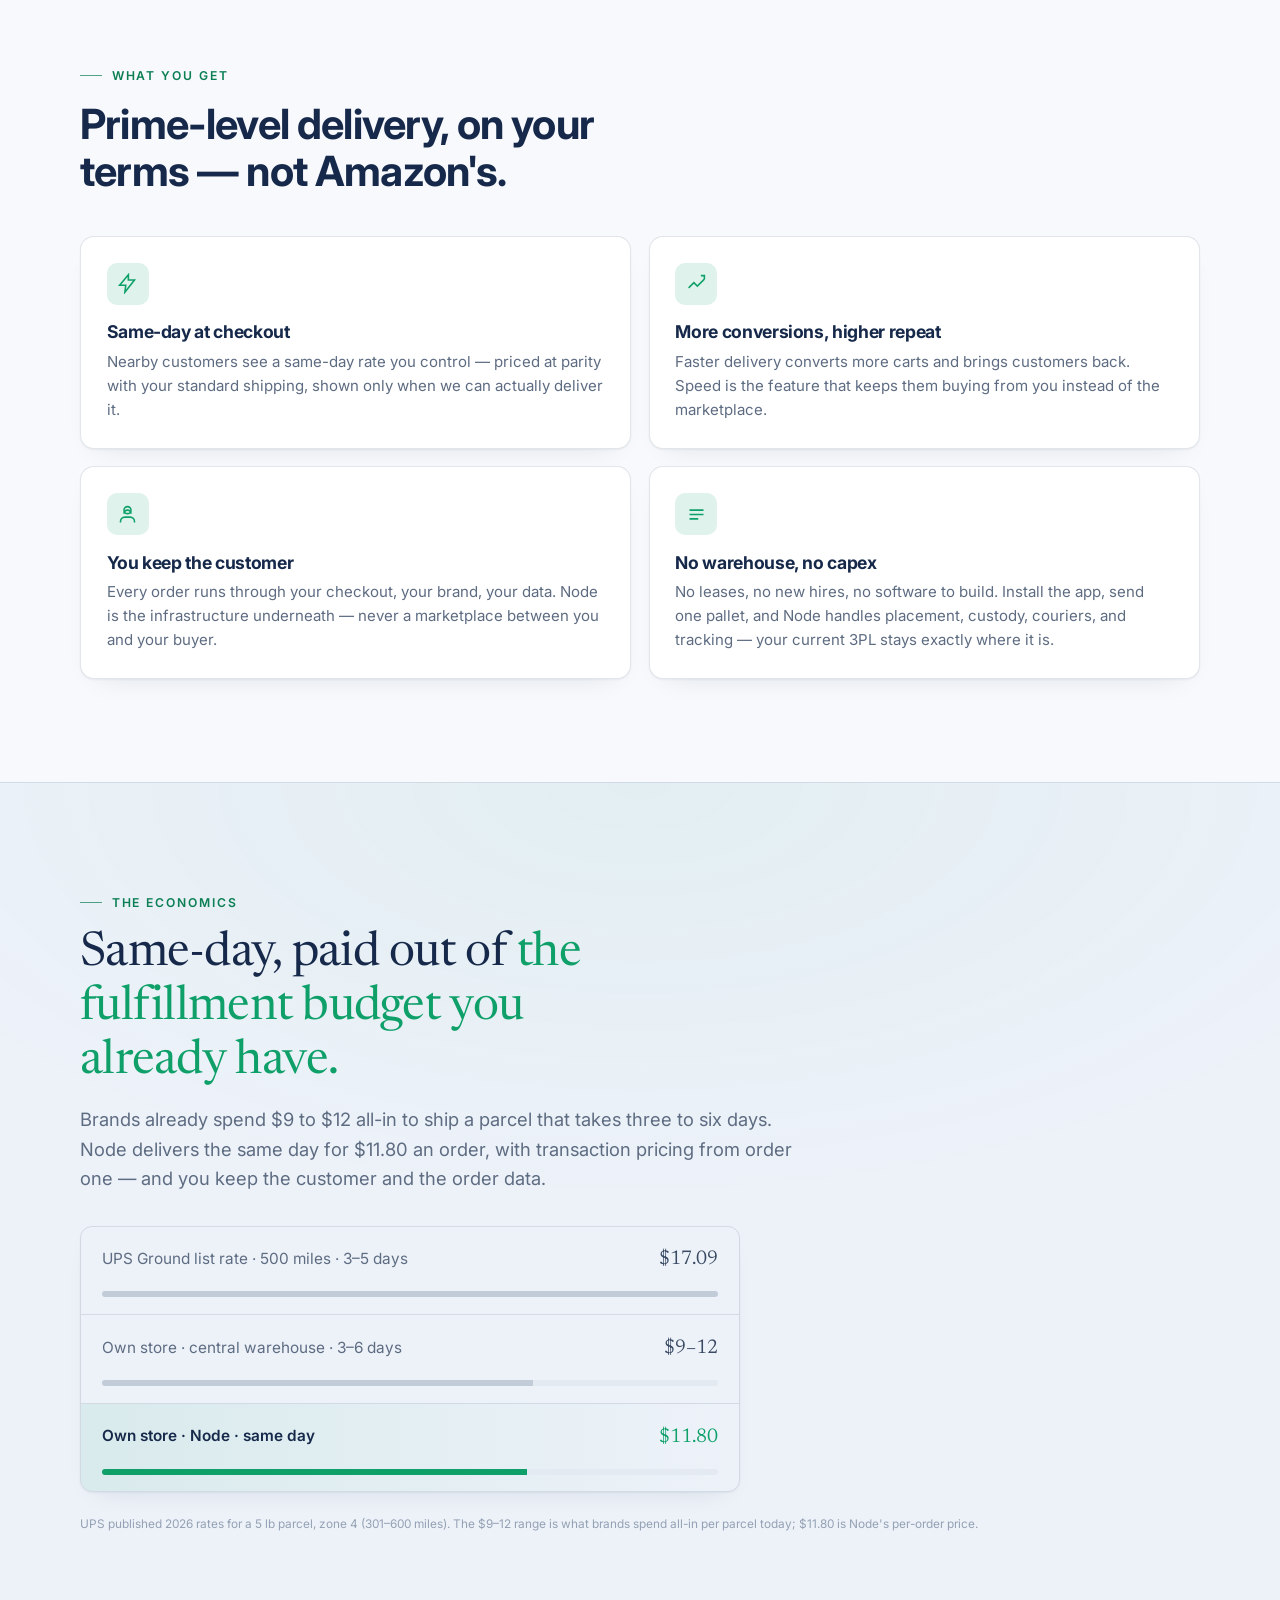
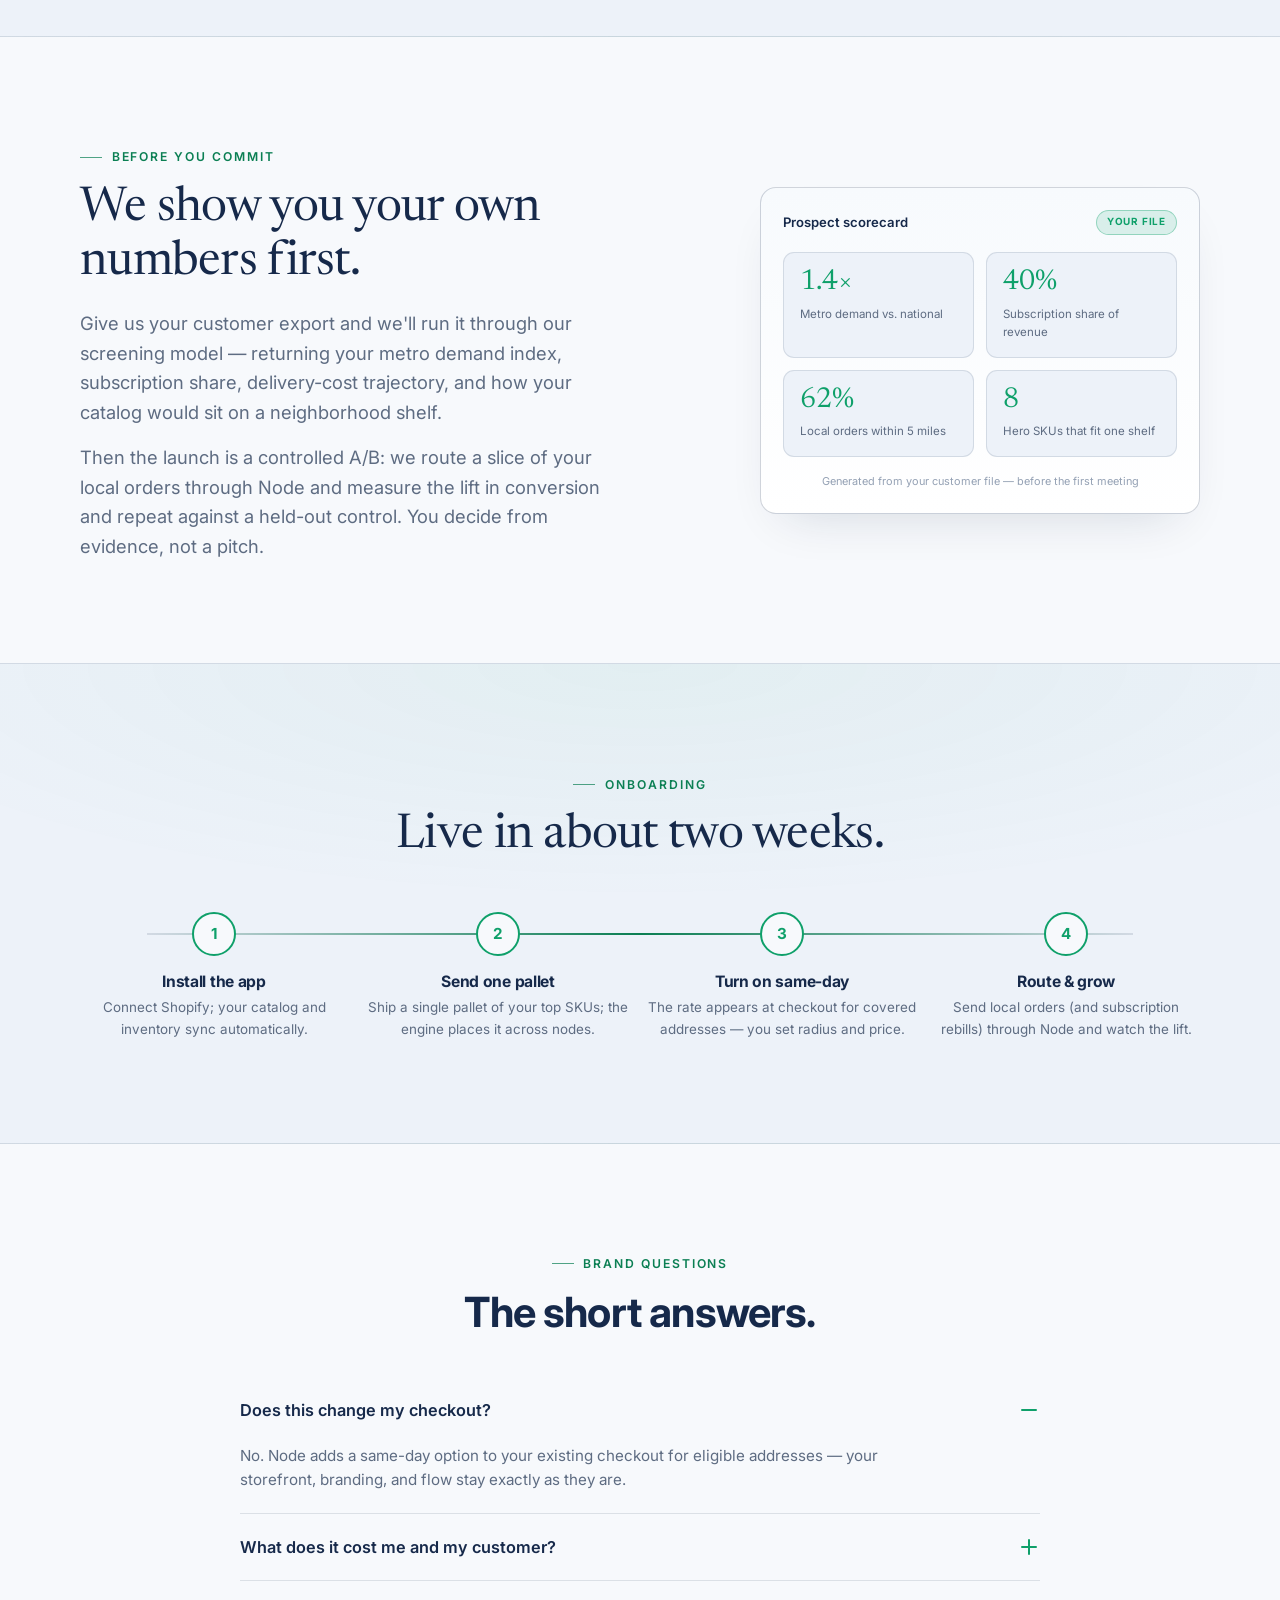
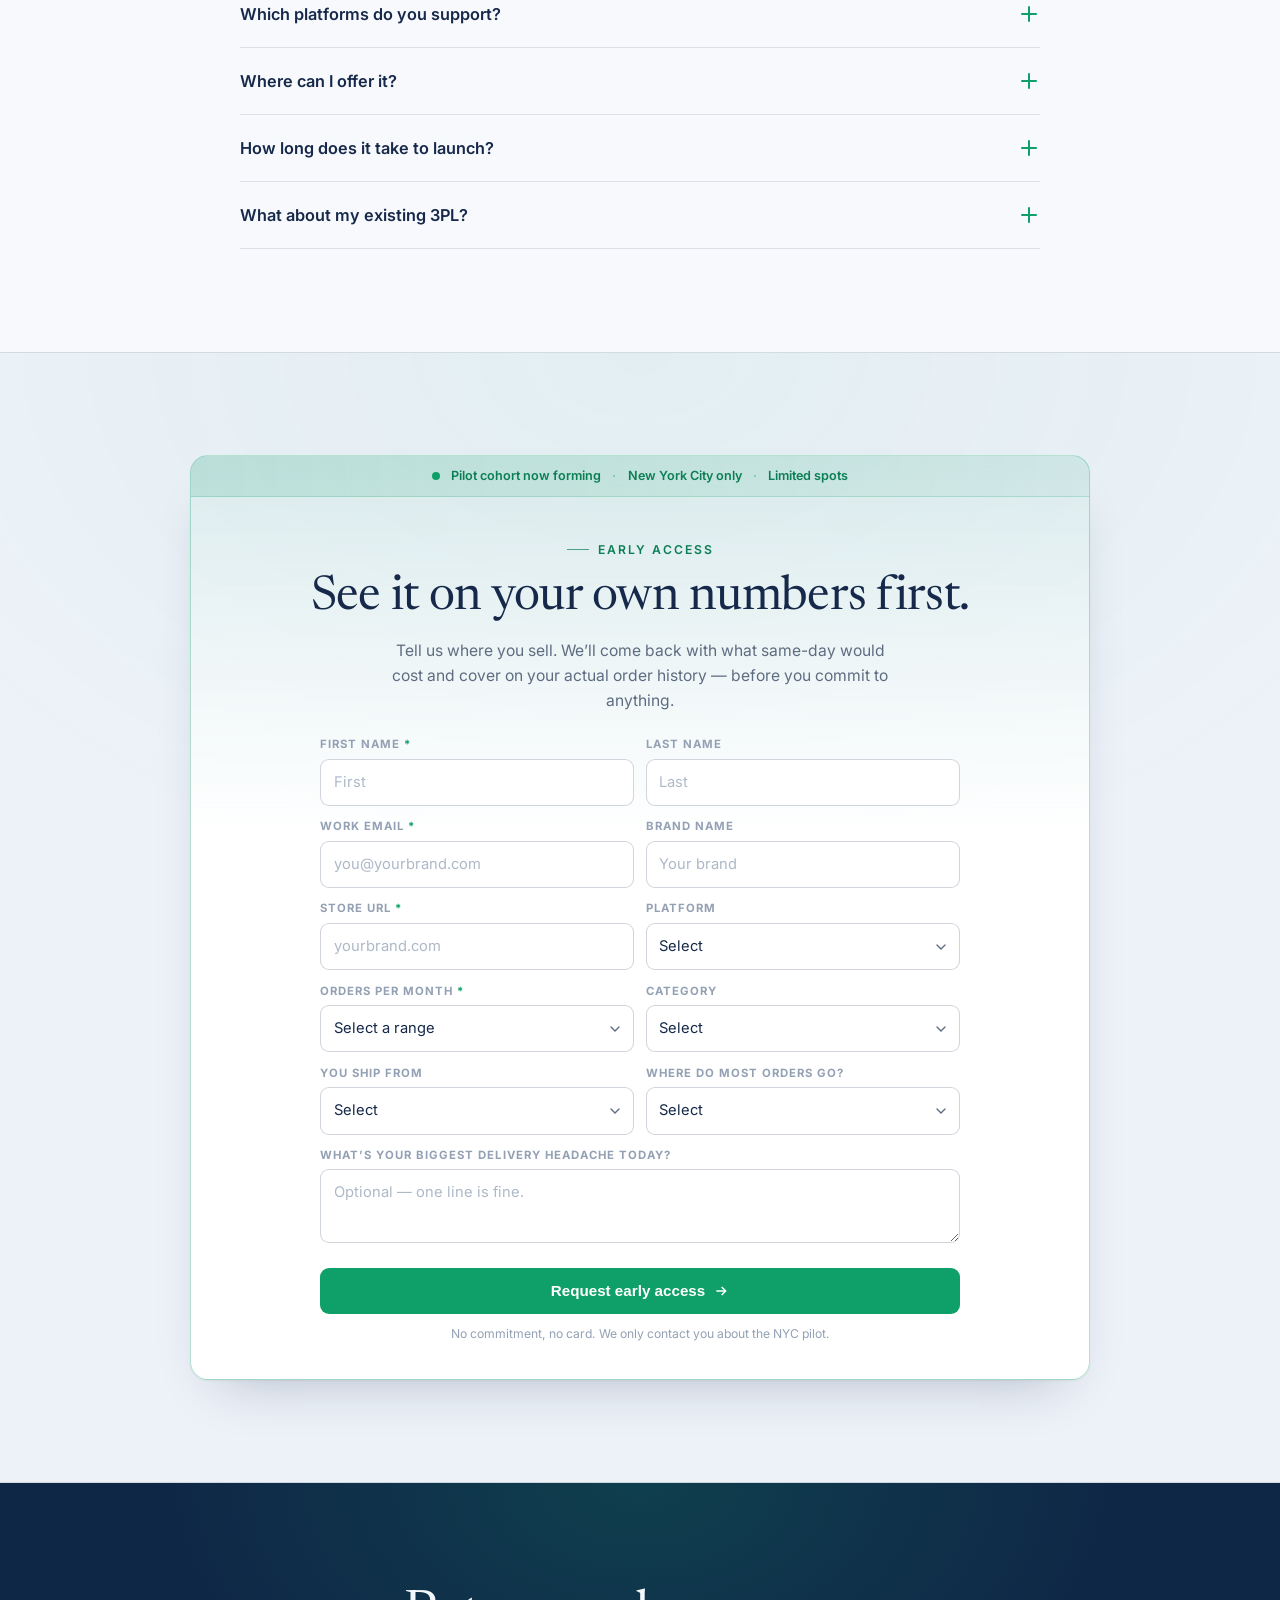
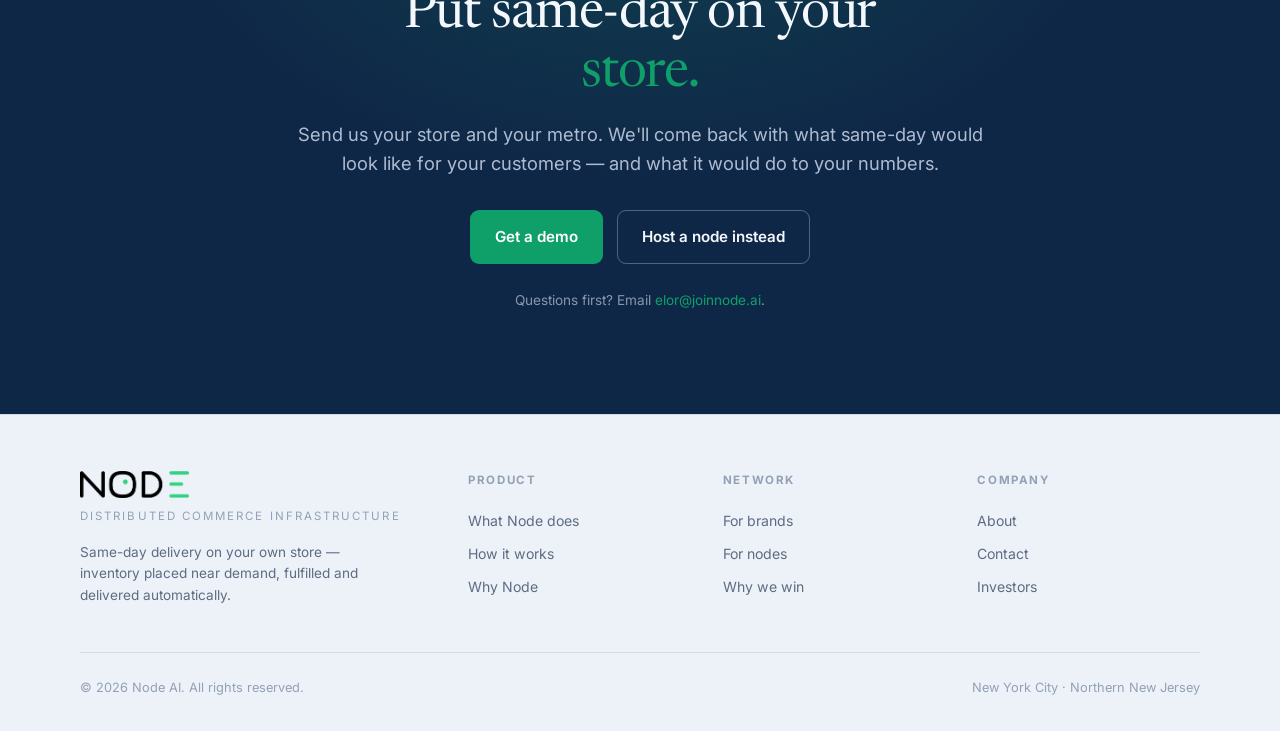
==== commit 1d47a3bf: "Site copy: align every number and claim with the Sept 2026 seed deck (v3) The site still carried v1/" ====
--- a/brands.html
+++ b/brands.html
@@ -280,9 +280,9 @@
     <div class="proof-grid reveal">
       <div class="pcard"><div class="stat">25%</div><h4>Carts lost to slow shipping</h4><p>A quarter of shoppers abandon a cart specifically because delivery is too slow.</p></div>
       <div class="pcard"><div class="stat">~5%</div><h4>Of DTC brands can offer same-day</h4><p>Almost no independent brand has the physical network same-day requires — until now.</p></div>
-      <div class="pcard"><div class="stat">$20+</div><h4>What conventional same-day costs</h4><p>Traditional same-day couriers charge enough per order to erase a small brand's margin.</p></div>
-    </div>
-    <p class="src reveal">Sources: Baymard Institute (cart abandonment); HotWax Commerce (DTC same-day availability); industry courier rate cards.</p>
+      <div class="pcard"><div class="stat">$109.01</div><h4>Next-day air from 500 miles</h4><p>What a 5 lb parcel costs to arrive tomorrow from a warehouse 500 miles away. Same-day isn't offered at all.</p></div>
+    </div>
+    <p class="src reveal">Sources: Baymard Institute (cart abandonment); HotWax Commerce (DTC same-day availability); UPS published 2026 rates (5 lb parcel, zone 4).</p>
   </div>
 </section>
 
@@ -312,7 +312,7 @@
       <div class="feat">
         <div class="ic"><svg viewBox="0 0 24 24" fill="none" stroke="currentColor" stroke-width="1.8"><path d="M4 7h16M4 12h16M4 17h10"/></svg></div>
         <h3>No warehouse, no capex</h3>
-        <p>No leases, no new hires, no software to build. Install the app, send one pallet, and Node handles placement, packing, couriers, and tracking.</p>
+        <p>No leases, no new hires, no software to build. Install the app, send one pallet, and Node handles placement, custody, couriers, and tracking — your current 3PL stays exactly where it is.</p>
       </div>
     </div>
   </div>
@@ -323,14 +323,14 @@
   <div class="wrap">
     <div class="reveal">
       <div class="kicker">The economics</div>
-      <h2 class="sec-h serif" style="margin-top:1rem;max-width:20ch">Same-day that doesn't cost you <span class="hl">a point of margin.</span></h2>
-      <p class="lede" style="margin-top:1rem">Here's what a typical $40 order actually costs you, all-in, across three ways to fulfill it. Node lands at the price of standard shipping — and unlike Amazon, you keep the customer relationship.</p>
+      <h2 class="sec-h serif" style="margin-top:1rem;max-width:20ch">Same-day, paid out of <span class="hl">the fulfillment budget you already have.</span></h2>
+      <p class="lede" style="margin-top:1rem">Brands already spend $9 to $12 all-in to ship a parcel that takes three to six days. Node delivers the same day for $11.80 an order, with transaction pricing from order one — and you keep the customer and the order data.</p>
       <div class="compare reveal">
-        <div class="crow"><span class="cl">Amazon · referral + FBA + typical ads</span><span class="cv">$15–17</span><div class="cbar"><span style="width:100%"></span></div></div>
-        <div class="crow"><span class="cl">Own store · traditional 3PL · 2–5 days</span><span class="cv">$11–12</span><div class="cbar"><span style="width:72%"></span></div></div>
-        <div class="crow win"><span class="cl">Own store · Node · same day</span><span class="cv">≈ $10</span><div class="cbar"><span style="width:63%"></span></div></div>
-      </div>
-      <p class="src reveal">Based on a $40 order. Each added unit costs about $5 more on Amazon and 50¢ at a node. Amazon also keeps the customer relationship; Node does not.</p>
+        <div class="crow"><span class="cl">UPS Ground list rate · 500 miles · 3–5 days</span><span class="cv">$17.09</span><div class="cbar"><span style="width:100%"></span></div></div>
+        <div class="crow"><span class="cl">Own store · central warehouse · 3–6 days</span><span class="cv">$9–12</span><div class="cbar"><span style="width:70%"></span></div></div>
+        <div class="crow win"><span class="cl">Own store · Node · same day</span><span class="cv">$11.80</span><div class="cbar"><span style="width:69%"></span></div></div>
+      </div>
+      <p class="src reveal">UPS published 2026 rates for a 5 lb parcel, zone 4 (301–600 miles). The $9–12 range is what brands spend all-in per parcel today; $11.80 is Node's per-order price.</p>
     </div>
   </div>
 </section>
@@ -381,11 +381,11 @@
     <div class="reveal center"><div class="kicker" style="justify-content:center">Brand questions</div><h2 class="sec-h" style="margin-top:1rem">The short answers.</h2></div>
     <div class="faq reveal">
       <details open><summary>Does this change my checkout?<span class="ico"></span></summary><div class="a">No. Node adds a same-day option to your existing checkout for eligible addresses — your storefront, branding, and flow stay exactly as they are.</div></details>
-      <details><summary>What does it cost me and my customer?<span class="ico"></span></summary><div class="a">Your customer pays the same rate as your standard shipping — Node prices same-day at parity, so there's no premium. You set the rate, radius, and cutoff, and the unit is priced to keep your margin intact.</div></details>
+      <details><summary>What does it cost me and my customer?<span class="ico"></span></summary><div class="a">Your customer pays the same rate as your standard shipping — Node prices same-day at parity, so there's no premium. You pay per transaction from order one, out of the fulfillment budget you already have, and you set the rate, radius, and cutoff.</div></details>
       <details><summary>Which platforms do you support?<span class="ico"></span></summary><div class="a">Shopify today, with a native app and carrier-calculated rates at checkout. Support for other carts follows — the model is cart-agnostic by design.</div></details>
       <details><summary>Where can I offer it?<span class="ico"></span></summary><div class="a">We're live in New York City and Northern New Jersey and expanding by measured demand. You can install now and turn same-day on the moment your customers' area is covered — checkout is never affected for addresses we can't serve.</div></details>
       <details><summary>How long does it take to launch?<span class="ico"></span></summary><div class="a">About two weeks from install to your first same-day order — most of which is us placing your inventory. There's no integration to build.</div></details>
-      <details><summary>What about my existing 3PL?<span class="ico"></span></summary><div class="a">Node works alongside it. Your 3PL keeps the bulk of your inventory; Node requests small "micro-replenishments" to neighborhood nodes for the local, same-day slice.</div></details>
+      <details><summary>What about my existing 3PL?<span class="ico"></span></summary><div class="a">Node works alongside it — your current 3PL stays exactly where it is and keeps the bulk of your inventory; Node requests small "micro-replenishments" to neighborhood nodes for the local, same-day slice.</div></details>
     </div>
   </div>
 </section>
--- a/early-access.css
+++ b/early-access.css
@@ -18,6 +18,9 @@
 }
 
 /* ---------- shell ---------- */
+/* Anchored from the announcement bar / nav, so clear the 66px sticky header. */
+#early-access{scroll-margin-top:86px}
+
 .ea-card{
   border:1px solid rgba(15,160,106,.3); border-radius:18px;
   background:linear-gradient(180deg,rgba(15,160,106,.06),var(--ea-panel) 42%);
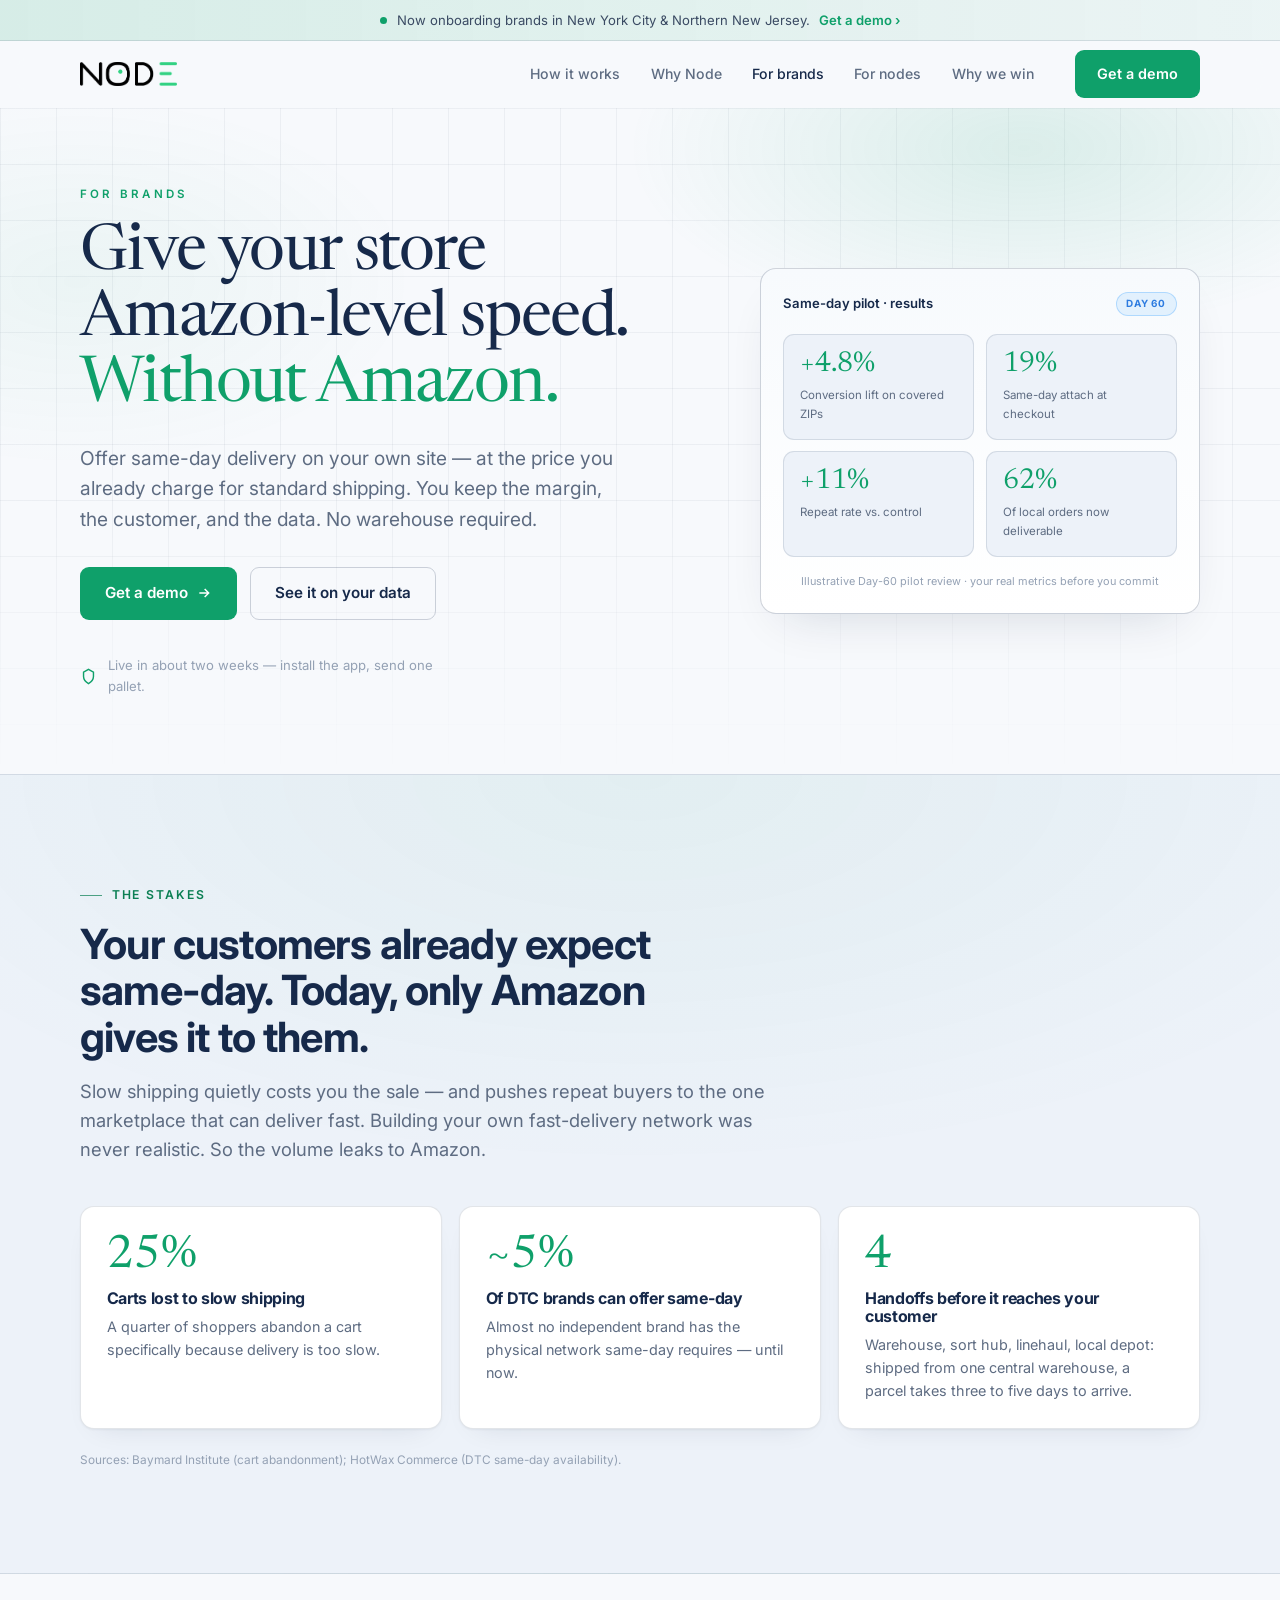
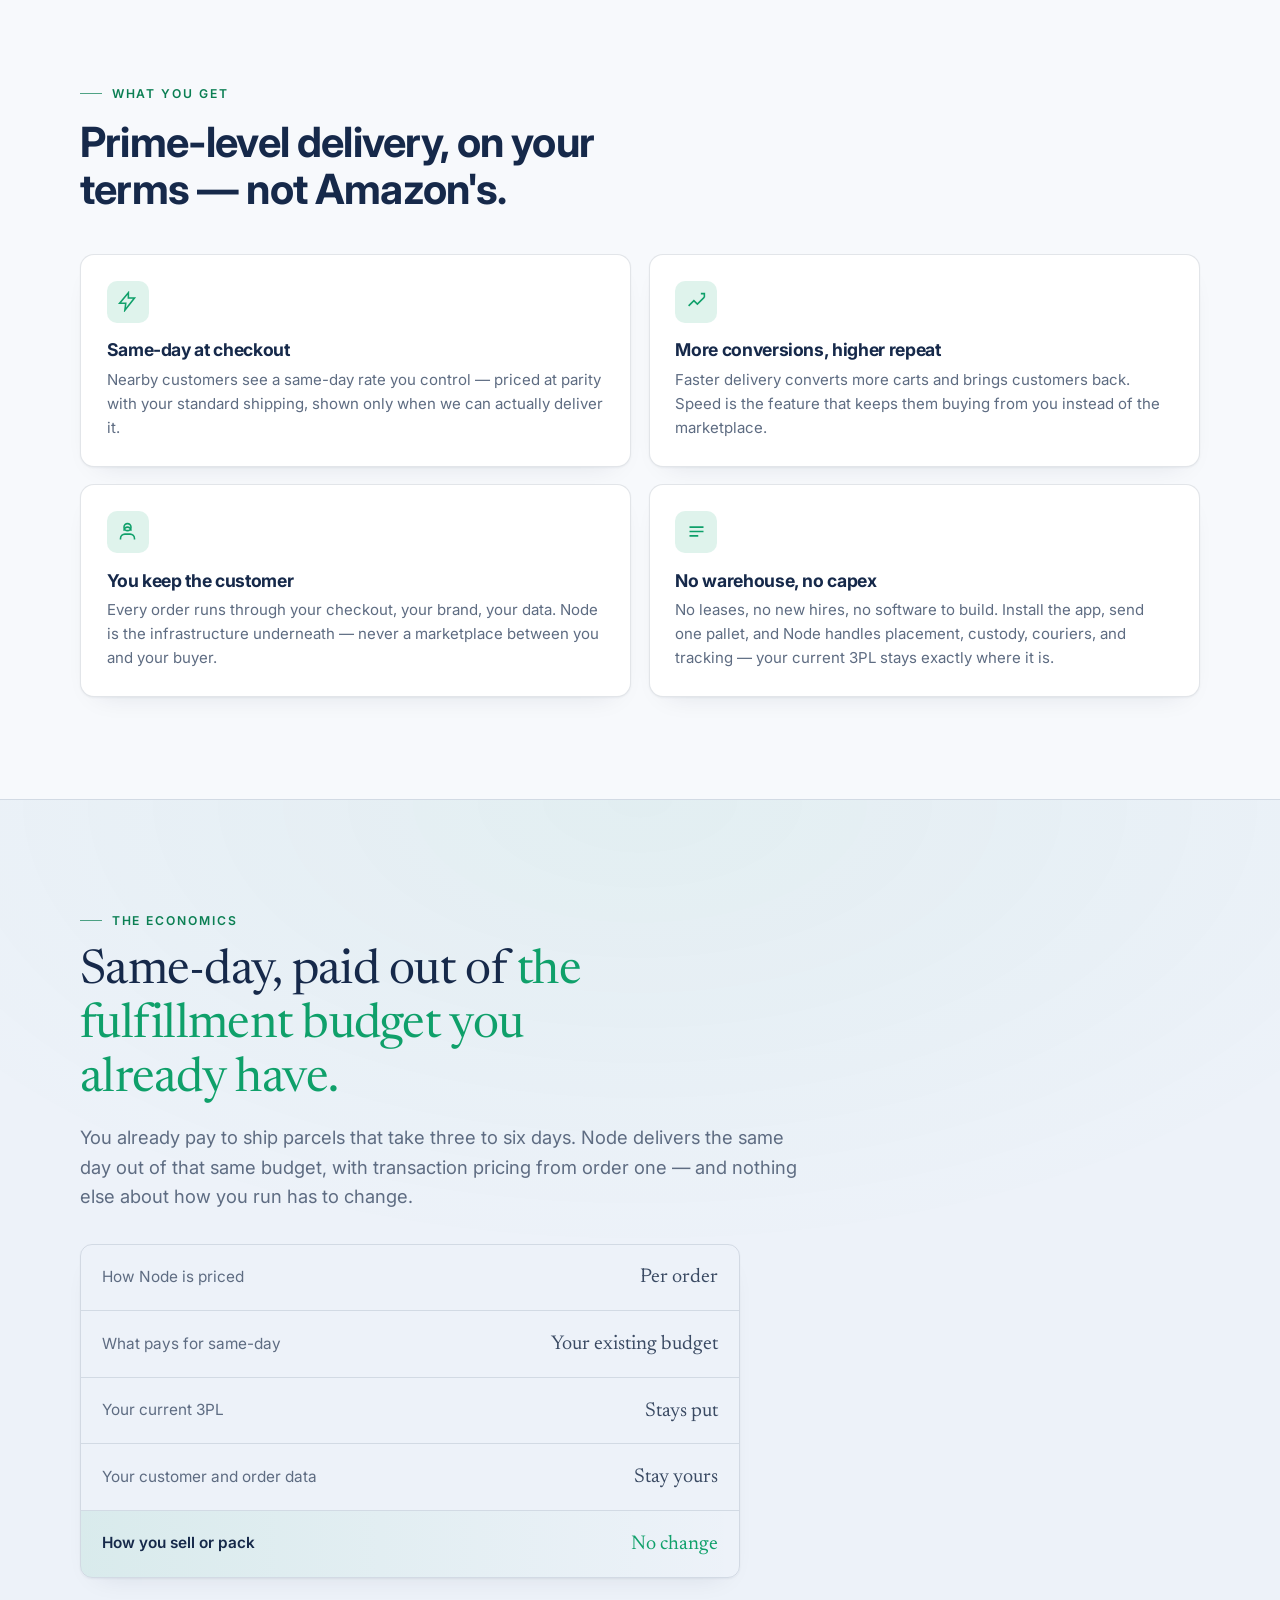
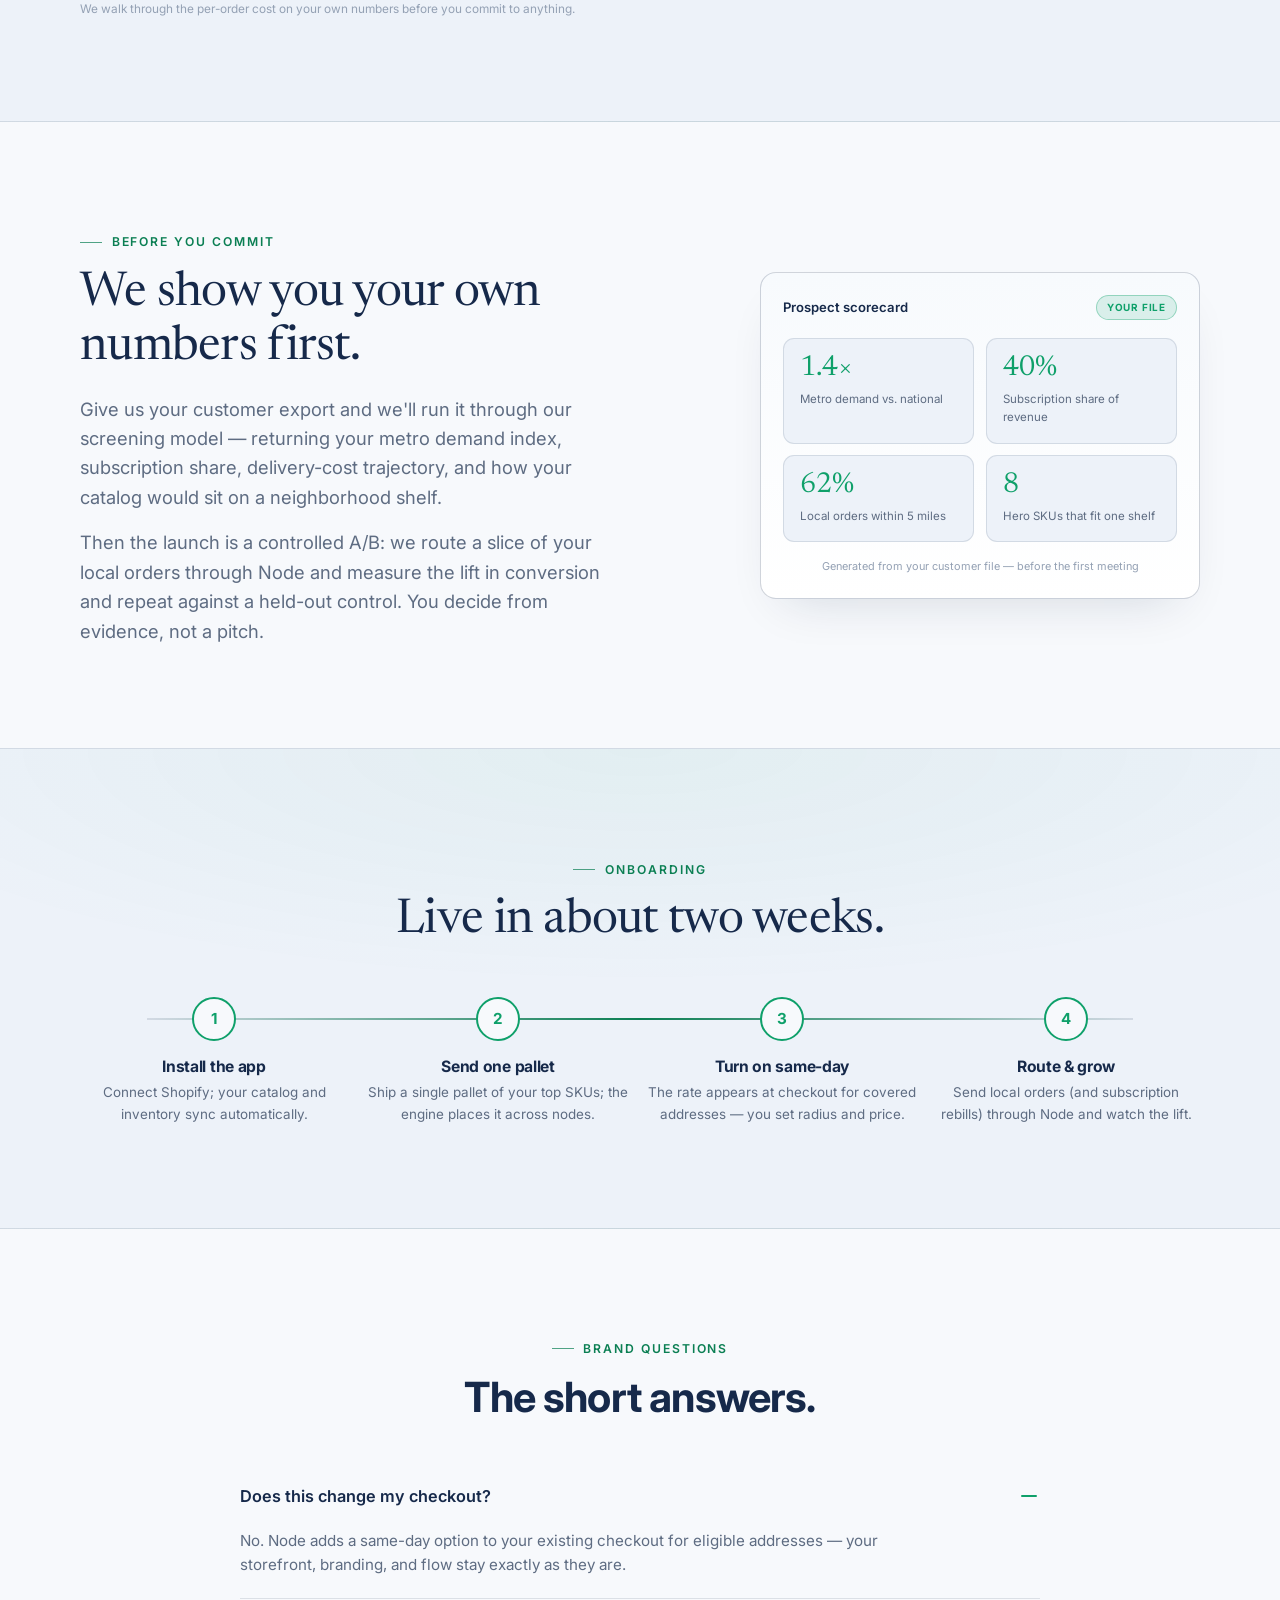
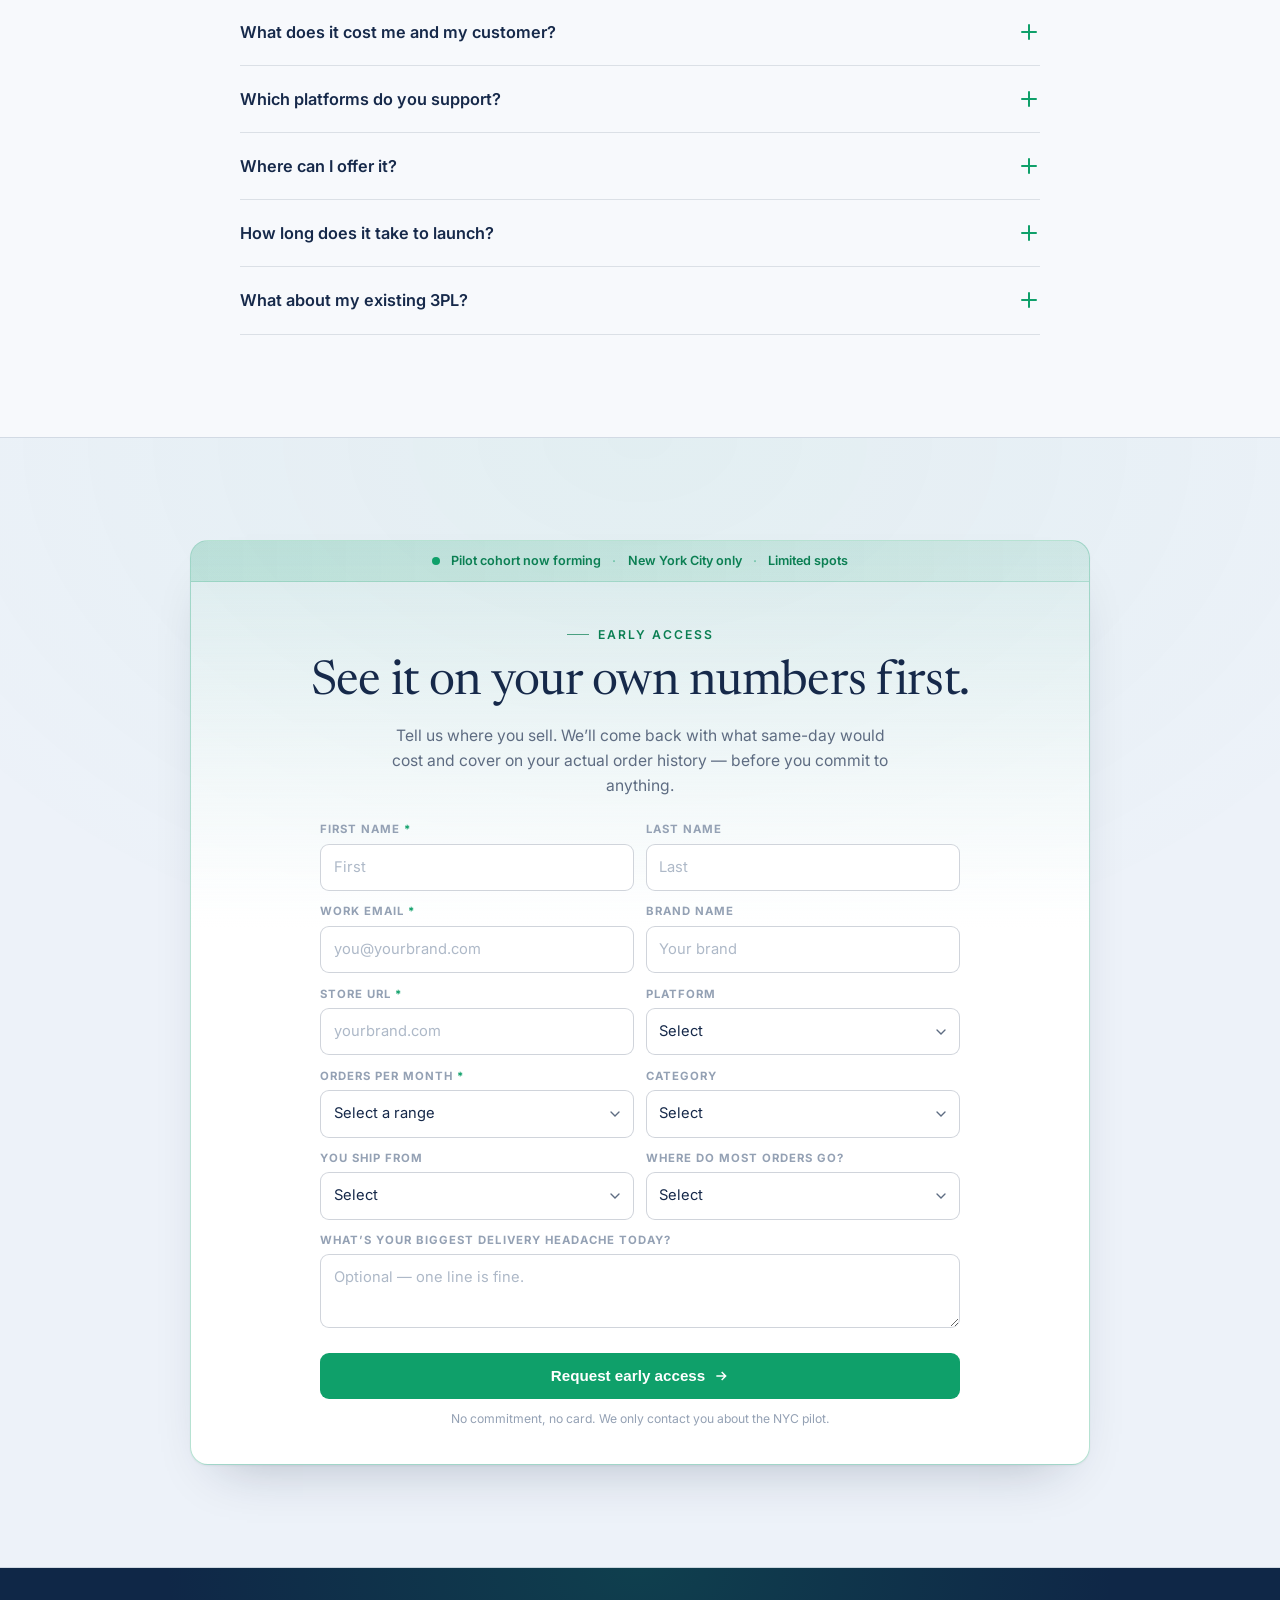
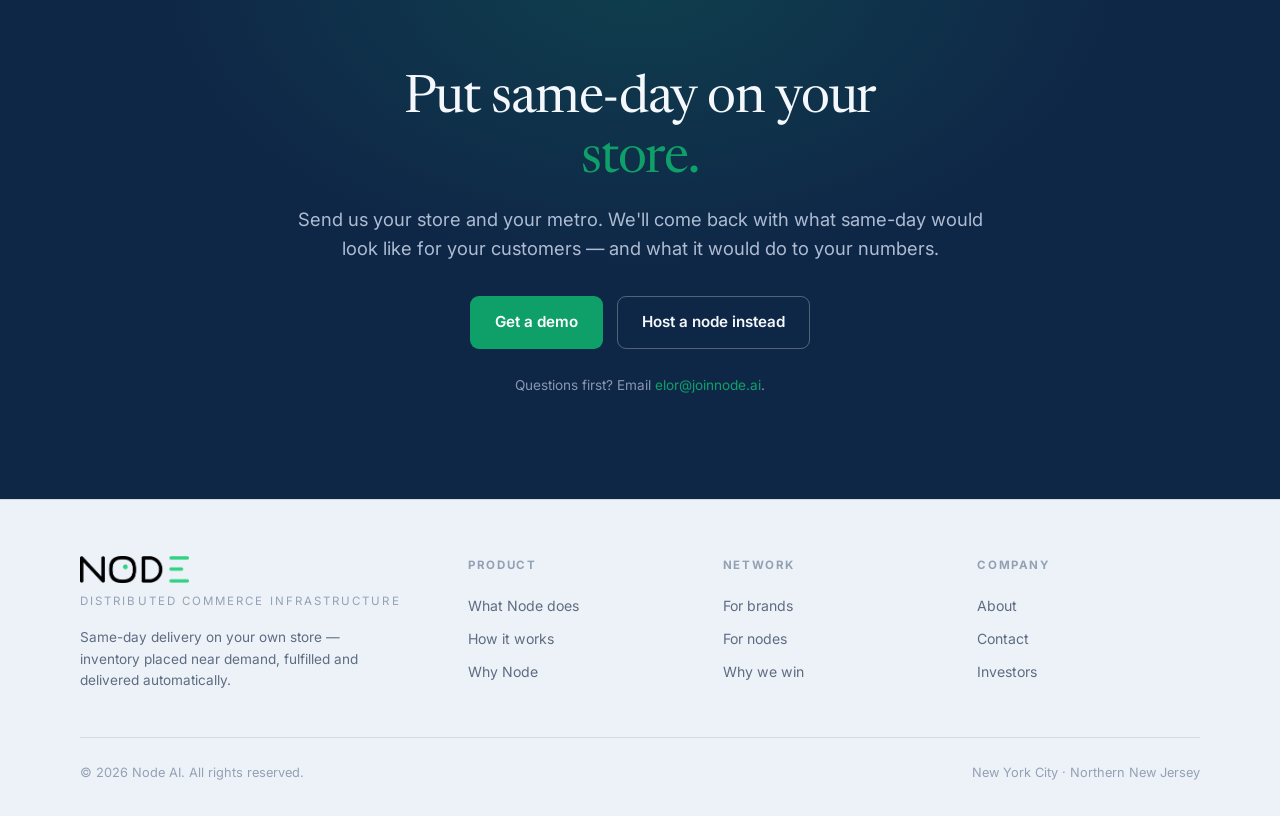
==== commit 6a3ddbb0: "Site copy: no prices, rates or node pay on the public site Elor's call on the deck alignment: the we" ====
--- a/brands.html
+++ b/brands.html
@@ -280,9 +280,9 @@
     <div class="proof-grid reveal">
       <div class="pcard"><div class="stat">25%</div><h4>Carts lost to slow shipping</h4><p>A quarter of shoppers abandon a cart specifically because delivery is too slow.</p></div>
       <div class="pcard"><div class="stat">~5%</div><h4>Of DTC brands can offer same-day</h4><p>Almost no independent brand has the physical network same-day requires — until now.</p></div>
-      <div class="pcard"><div class="stat">$109.01</div><h4>Next-day air from 500 miles</h4><p>What a 5 lb parcel costs to arrive tomorrow from a warehouse 500 miles away. Same-day isn't offered at all.</p></div>
-    </div>
-    <p class="src reveal">Sources: Baymard Institute (cart abandonment); HotWax Commerce (DTC same-day availability); UPS published 2026 rates (5 lb parcel, zone 4).</p>
+      <div class="pcard"><div class="stat">4</div><h4>Handoffs before it reaches your customer</h4><p>Warehouse, sort hub, linehaul, local depot: shipped from one central warehouse, a parcel takes three to five days to arrive.</p></div>
+    </div>
+    <p class="src reveal">Sources: Baymard Institute (cart abandonment); HotWax Commerce (DTC same-day availability).</p>
   </div>
 </section>
 
@@ -324,13 +324,15 @@
     <div class="reveal">
       <div class="kicker">The economics</div>
       <h2 class="sec-h serif" style="margin-top:1rem;max-width:20ch">Same-day, paid out of <span class="hl">the fulfillment budget you already have.</span></h2>
-      <p class="lede" style="margin-top:1rem">Brands already spend $9 to $12 all-in to ship a parcel that takes three to six days. Node delivers the same day for $11.80 an order, with transaction pricing from order one — and you keep the customer and the order data.</p>
+      <p class="lede" style="margin-top:1rem">You already pay to ship parcels that take three to six days. Node delivers the same day out of that same budget, with transaction pricing from order one — and nothing else about how you run has to change.</p>
       <div class="compare reveal">
-        <div class="crow"><span class="cl">UPS Ground list rate · 500 miles · 3–5 days</span><span class="cv">$17.09</span><div class="cbar"><span style="width:100%"></span></div></div>
-        <div class="crow"><span class="cl">Own store · central warehouse · 3–6 days</span><span class="cv">$9–12</span><div class="cbar"><span style="width:70%"></span></div></div>
-        <div class="crow win"><span class="cl">Own store · Node · same day</span><span class="cv">$11.80</span><div class="cbar"><span style="width:69%"></span></div></div>
-      </div>
-      <p class="src reveal">UPS published 2026 rates for a 5 lb parcel, zone 4 (301–600 miles). The $9–12 range is what brands spend all-in per parcel today; $11.80 is Node's per-order price.</p>
+        <div class="crow"><span class="cl">How Node is priced</span><span class="cv">Per order</span></div>
+        <div class="crow"><span class="cl">What pays for same-day</span><span class="cv">Your existing budget</span></div>
+        <div class="crow"><span class="cl">Your current 3PL</span><span class="cv">Stays put</span></div>
+        <div class="crow"><span class="cl">Your customer and order data</span><span class="cv">Stay yours</span></div>
+        <div class="crow win"><span class="cl">How you sell or pack</span><span class="cv">No change</span></div>
+      </div>
+      <p class="src reveal">We walk through the per-order cost on your own numbers before you commit to anything.</p>
     </div>
   </div>
 </section>
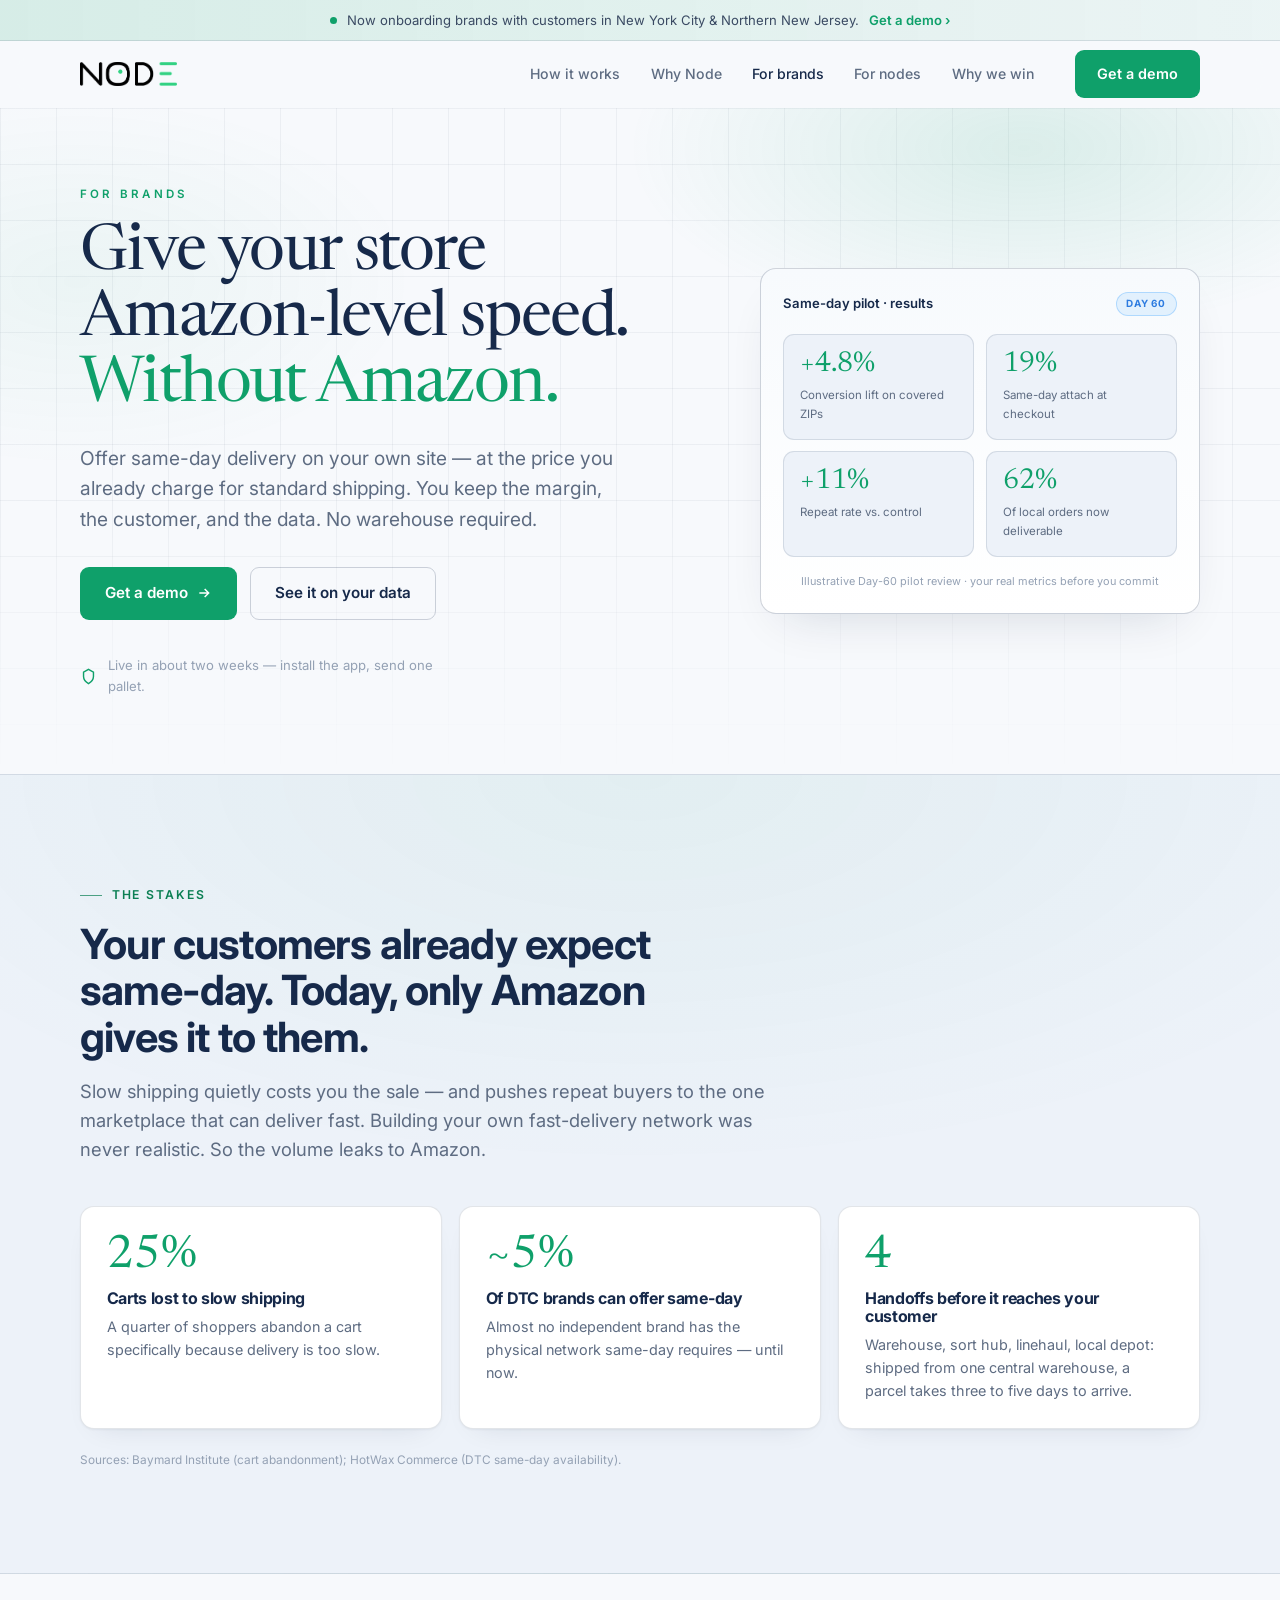
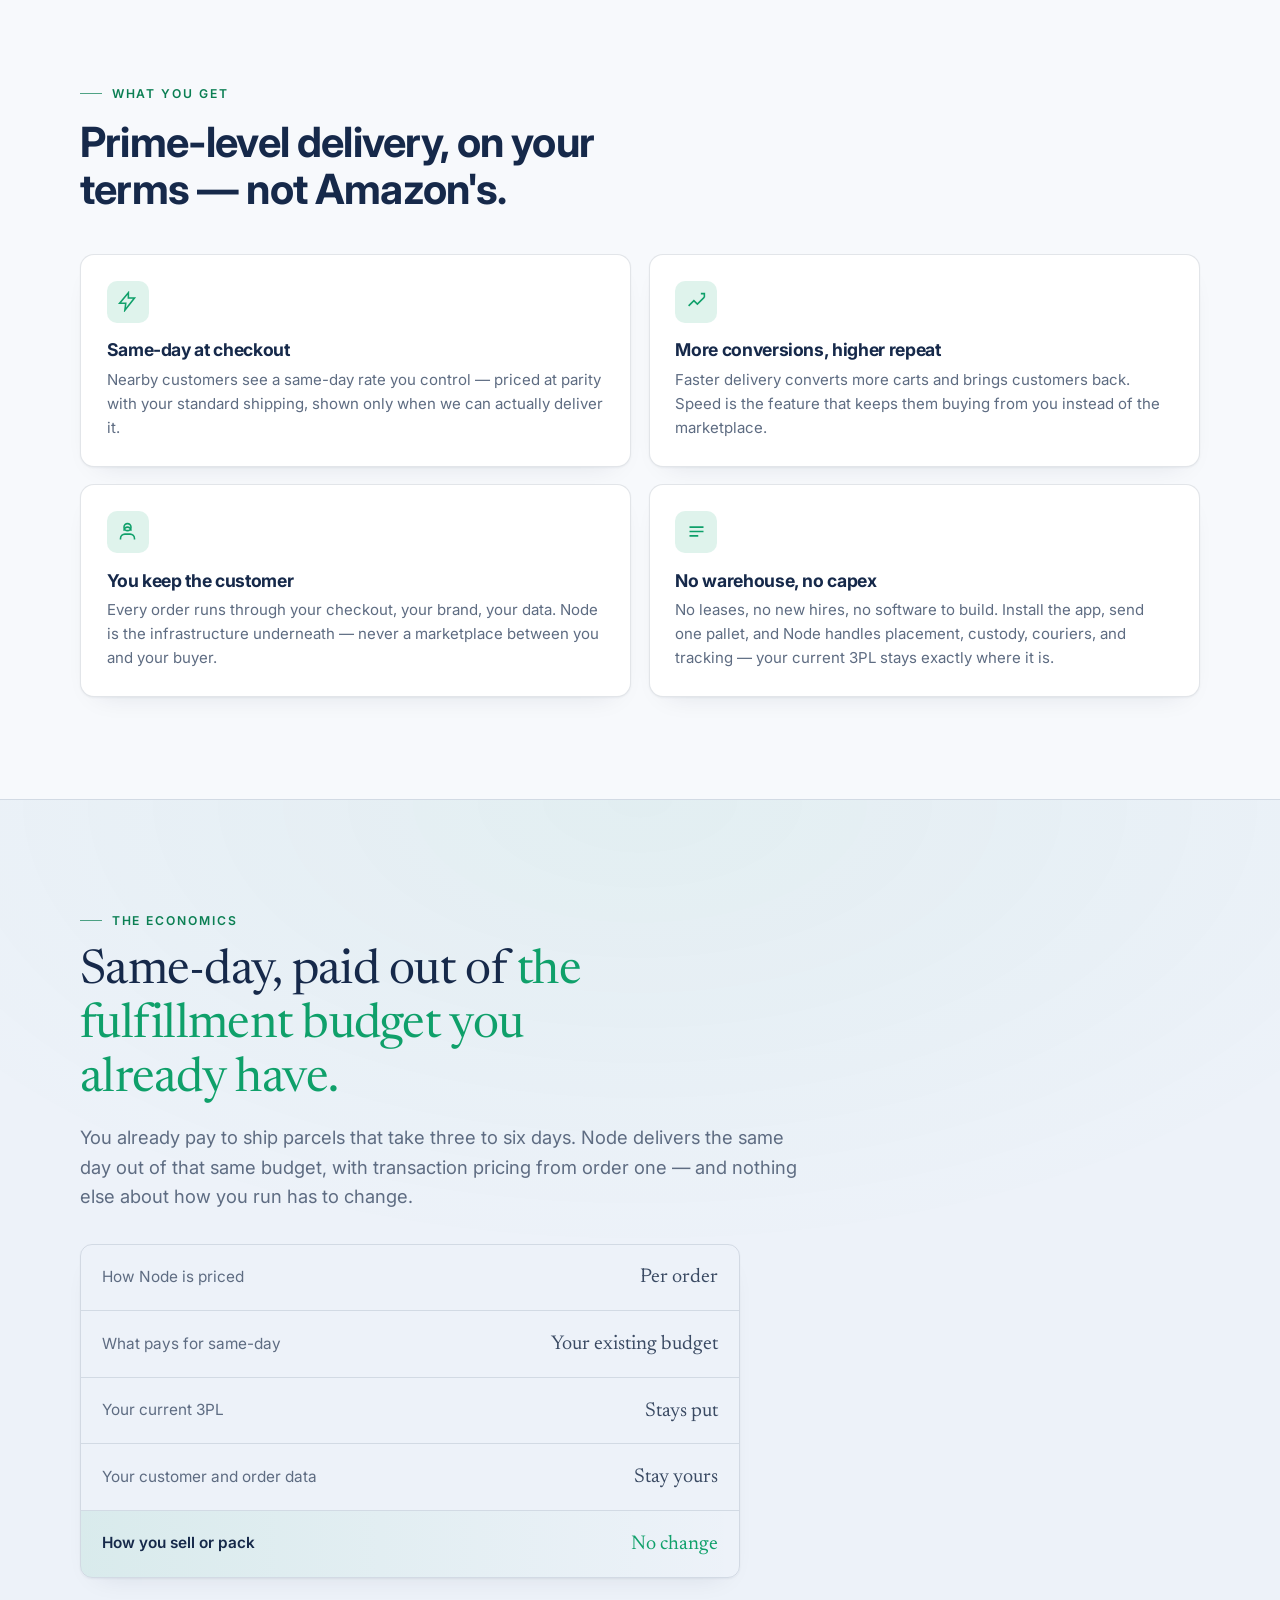
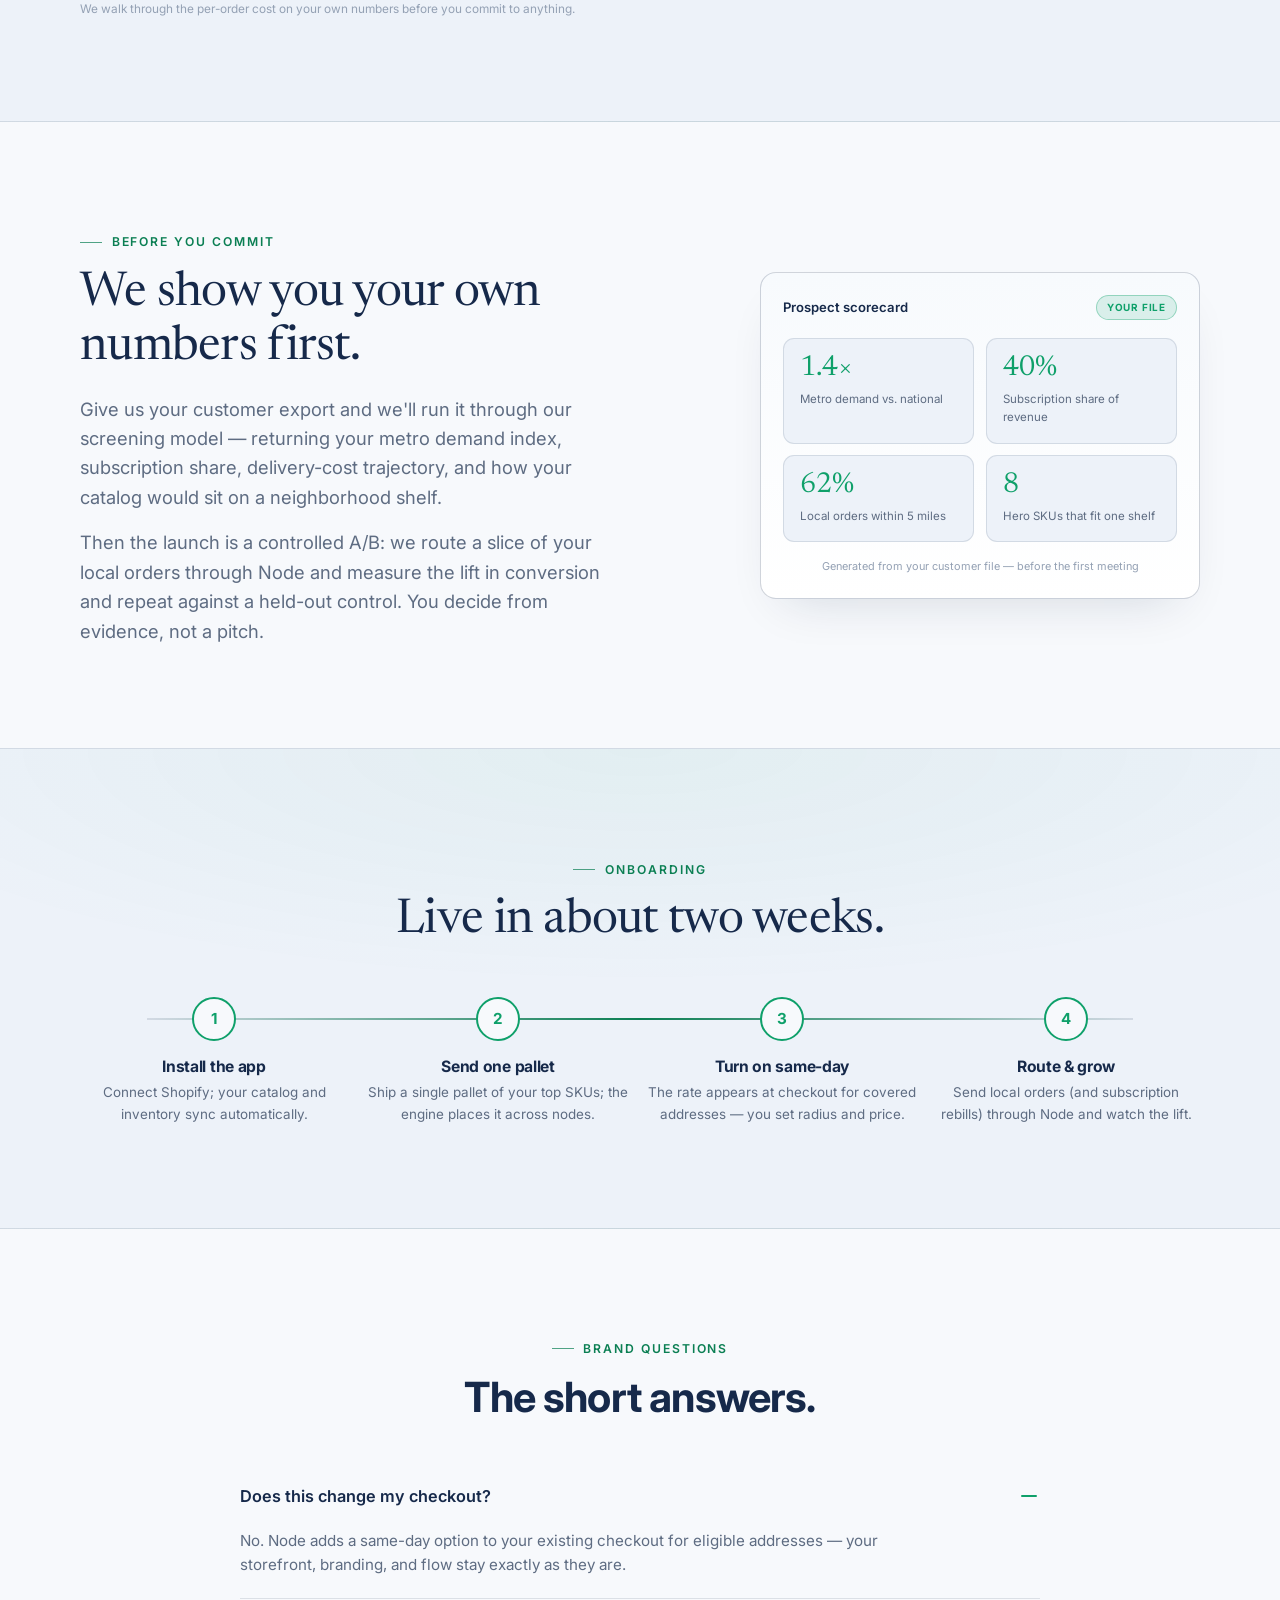
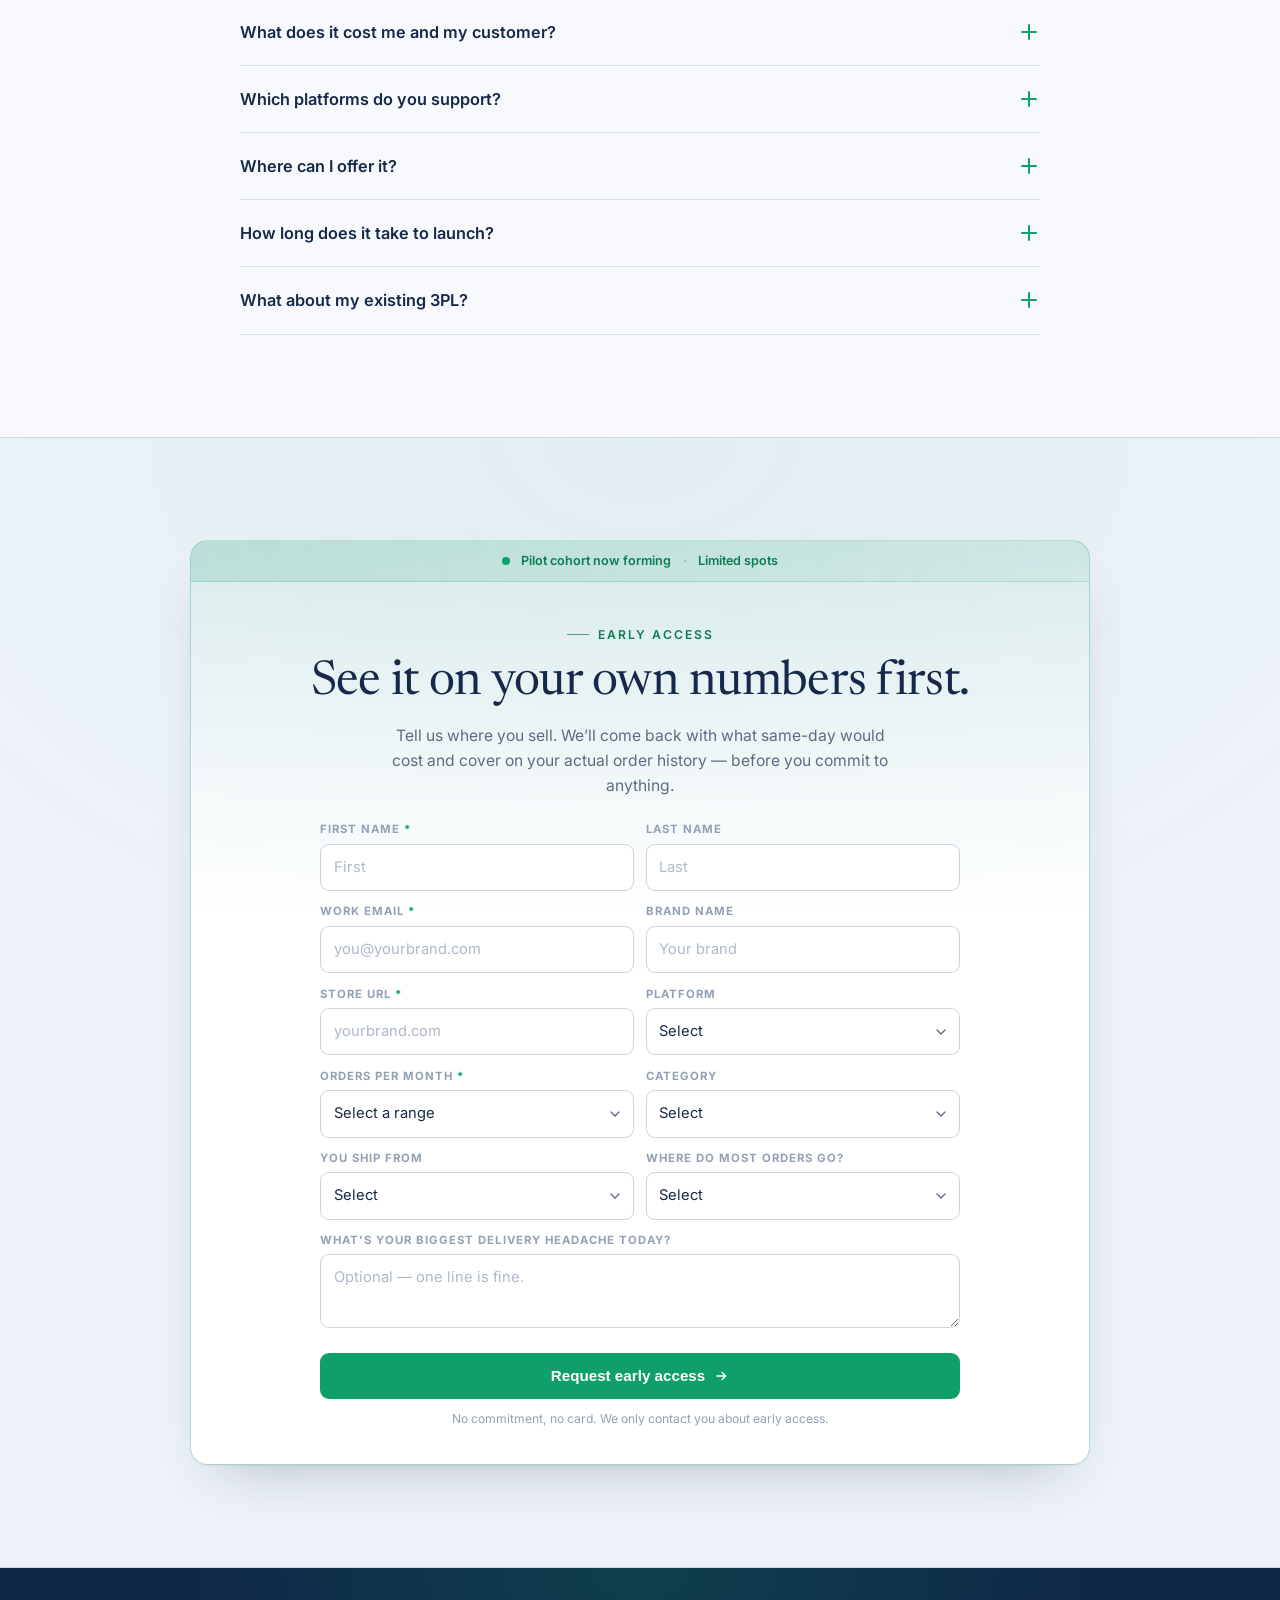
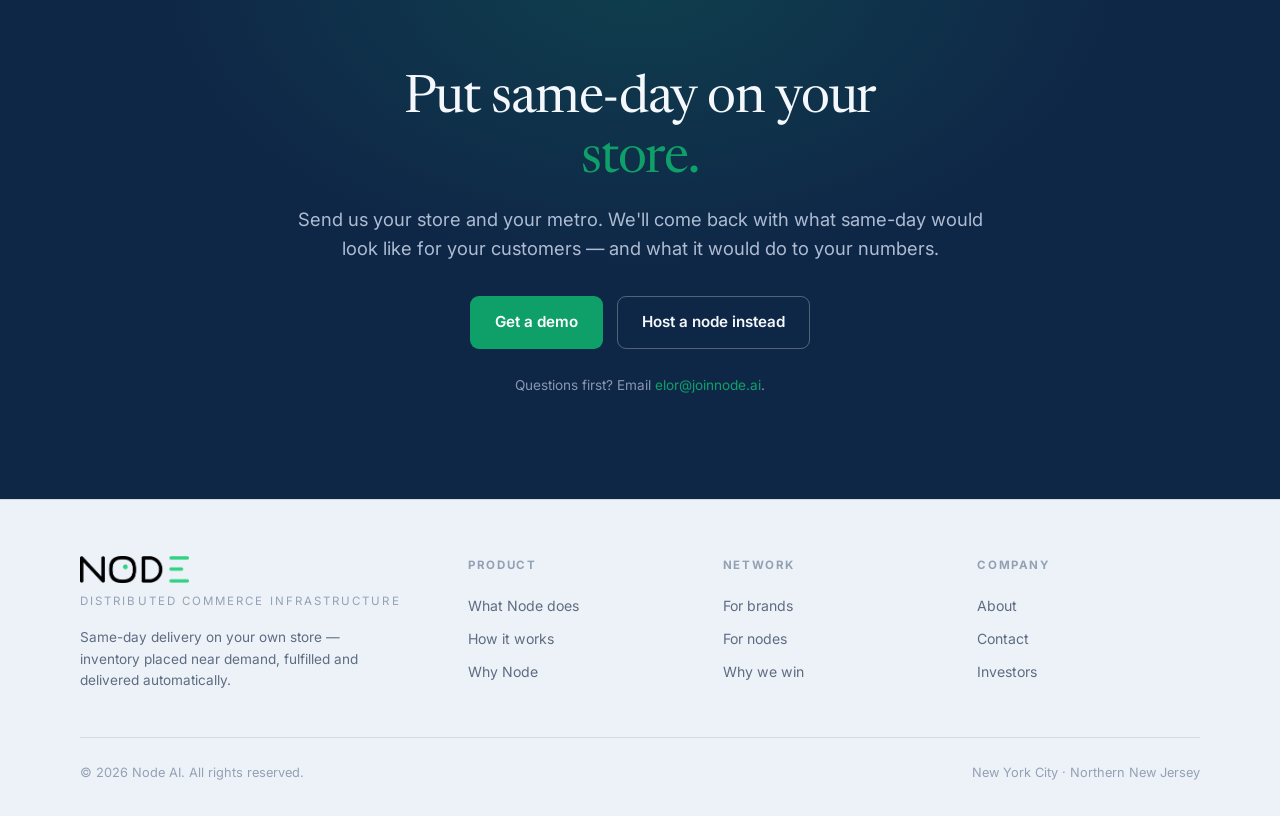
==== commit cfd69e4e: "Signup boxes on /brands and the homepage: drop 'New York City only' Elor (2026-10-30): same change a" ====
--- a/brands.html
+++ b/brands.html
@@ -204,13 +204,14 @@
   .foot .logo-img{height:27px;width:109px;margin-bottom:.55rem}
 </style>
 <link rel="stylesheet" href="/early-access.css" />
+<link rel="stylesheet" href="/contact.css" />
 </head>
 <body id="top">
 
 <div class="announce">
   <div class="wrap">
     <span class="dot"></span>
-    <span>Now onboarding brands in New York City &amp; Northern New Jersey.</span>
+    <span>Now onboarding brands with customers in New York City &amp; Northern New Jersey.</span>
     <a href="#contact">Get a demo &rsaquo;</a>
   </div>
 </div>
@@ -398,7 +399,7 @@
 <section class="tint" id="early-access">
   <div class="wrap">
     <div class="ea-card ea-wide reveal" data-ea-root>
-      <div class="ea-scarce"><span class="ea-dot"></span> Pilot cohort now forming <span class="ea-sep">&middot;</span> New York City only <span class="ea-sep">&middot;</span> Limited spots</div>
+      <div class="ea-scarce"><span class="ea-dot"></span> Pilot cohort now forming <span class="ea-sep">&middot;</span> Limited spots</div>
       <div class="ea-inner">
         <div class="ea-head">
           <div class="kicker" style="justify-content:center">Early access</div>
@@ -424,7 +425,7 @@
           <div class="ea-field" style="margin-top:.7rem"><label for="ea-b-pain">What&rsquo;s your biggest delivery headache today?</label><textarea id="ea-b-pain" name="pain_point" placeholder="Optional — one line is fine."></textarea></div>
           <div class="ea-error" data-ea-error style="display:none"></div>
           <button type="submit" class="btn btn-primary btn-lg ea-submit" data-ea-submit>Request early access<svg viewBox="0 0 24 24" fill="none" stroke="currentColor" stroke-width="2.2"><path d="M5 12h14M13 6l6 6-6 6"/></svg></button>
-          <p class="ea-micro">No commitment, no card. We only contact you about the NYC pilot.</p>
+          <p class="ea-micro">No commitment, no card. We only contact you about early access.</p>
         </form>
         <p class="ea-noscript" data-ea-nojs>Signing up needs JavaScript &mdash; or just email <a href="mailto:elor@joinnode.ai?subject=Node%20AI%20early%20access">elor@joinnode.ai</a> and we&rsquo;ll add you.</p>
       </div>
@@ -473,5 +474,6 @@
   document.querySelectorAll('.reveal').forEach(el=>io.observe(el));
 </script>
 <script src="/early-access.js" defer></script>
+<script src="/contact.js" defer></script>
 </body>
 </html>
--- a/contact.css
+++ b/contact.css
@@ -0,0 +1,73 @@
+/* ==========================================================================
+   Node AI — email contact panel (contact.js).
+   Loaded by index, brands, nodes and investor-deck. Everything is prefixed
+   .ct- so it cannot collide with the page styles it is dropped into; the
+   tokens mirror the site palette and are declared here so the panel does not
+   depend on any one page's :root.
+   ========================================================================== */
+
+:root{
+  --ct-accent:#0FA06A; --ct-accent-2:#18B87A; --ct-accent-deep:#0B7F53;
+  --ct-accent-soft:rgba(15,160,106,.10);
+  --ct-ink:#16294A; --ct-ink-2:#3A4A63; --ct-muted:#5E6C82;
+  --ct-line:rgba(20,40,74,.12); --ct-line-2:rgba(20,40,74,.20);
+  --ct-panel:#FFFFFF; --ct-panel-2:#F7FAFD;
+}
+
+.ct{
+  margin:auto; padding:0; border:1px solid var(--ct-line); border-radius:16px;
+  width:min(440px, calc(100vw - 2rem));
+  background:var(--ct-panel); color:var(--ct-ink-2); font:inherit; line-height:1.5;
+  box-shadow:0 1px 2px rgba(15,31,60,.06), 0 30px 70px -28px rgba(15,31,60,.5);
+}
+.ct[open]{animation:ct-in .18s ease-out}
+.ct::backdrop{background:rgba(12,20,33,.45); backdrop-filter:blur(3px)}
+@keyframes ct-in{from{opacity:0; transform:translateY(8px) scale(.98)}}
+
+.ct-in{position:relative; padding:1.45rem 1.5rem 1.5rem}
+.ct svg{width:15px; height:15px; flex:none}
+
+.ct-kick{
+  margin:0; font-size:.72rem; font-weight:600; letter-spacing:.16em; text-transform:uppercase;
+  color:var(--ct-accent);
+}
+
+.ct-close{
+  position:absolute; top:.75rem; right:.75rem; width:34px; height:34px; border:0; border-radius:8px;
+  background:none; color:var(--ct-muted); cursor:pointer; display:grid; place-items:center;
+}
+.ct-close svg{width:18px; height:18px}
+.ct-close:hover, .ct-close:active, .ct-close:focus-visible{background:var(--ct-panel-2); color:var(--ct-ink)}
+
+.ct-row{
+  display:flex; align-items:center; gap:.6rem; margin-top:.75rem;
+  padding:.5rem .5rem .5rem .95rem; border:1px solid var(--ct-line-2); border-radius:11px;
+  background:var(--ct-panel-2);
+}
+.ct-addr{
+  flex:1; min-width:0; margin:0; font-size:1.06rem; font-weight:600; color:var(--ct-ink);
+  overflow-wrap:anywhere; user-select:all;
+}
+.ct-copy{
+  flex:none; display:inline-flex; align-items:center; gap:.4rem; min-width:6.4rem; justify-content:center;
+  padding:.55rem .9rem; border:0; border-radius:8px; cursor:pointer;
+  background:var(--ct-accent); color:#fff; font:inherit; font-size:.84rem; font-weight:600;
+  transition:background .16s;
+}
+.ct-copy:hover, .ct-copy:active, .ct-copy:focus-visible{background:var(--ct-accent-2)}
+.ct-copy.done{background:var(--ct-accent-deep)}
+
+.ct-subj{margin:.55rem 0 0; font-size:.82rem; color:var(--ct-muted)}
+.ct-subj b{font-weight:600; color:var(--ct-ink-2)}
+
+.ct-label{margin:1.3rem 0 0; font-size:.78rem; font-weight:600; color:var(--ct-muted)}
+.ct-opts{display:grid; grid-template-columns:repeat(3, 1fr); gap:.5rem; margin-top:.5rem}
+.ct-opt{
+  display:flex; align-items:center; justify-content:center; gap:.4rem;
+  padding:.62rem .5rem; border:1px solid var(--ct-line-2); border-radius:9px;
+  font-size:.86rem; font-weight:600; color:var(--ct-ink); text-decoration:none; white-space:nowrap;
+  transition:border-color .16s, color .16s, background .16s;
+}
+.ct-opt:hover, .ct-opt:active, .ct-opt:focus-visible{
+  border-color:var(--ct-accent); color:var(--ct-accent-deep); background:var(--ct-accent-soft);
+}
